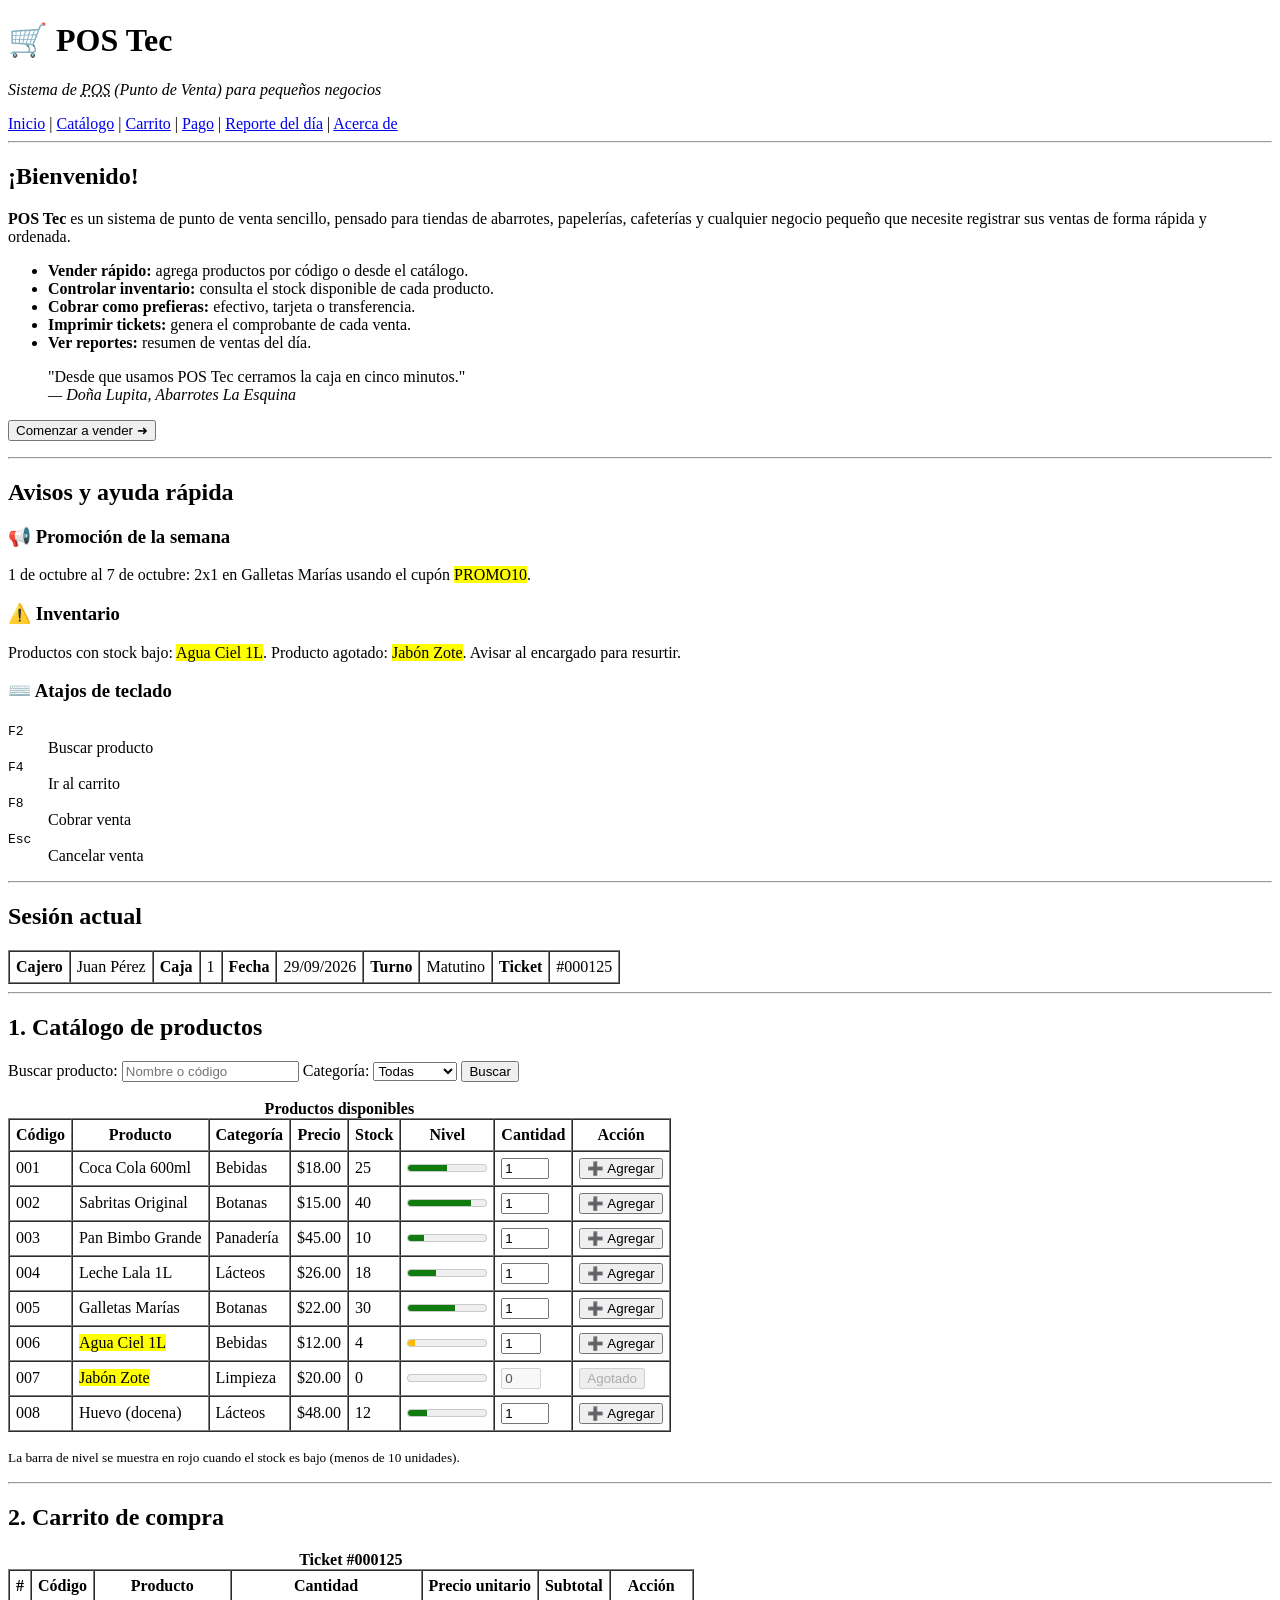
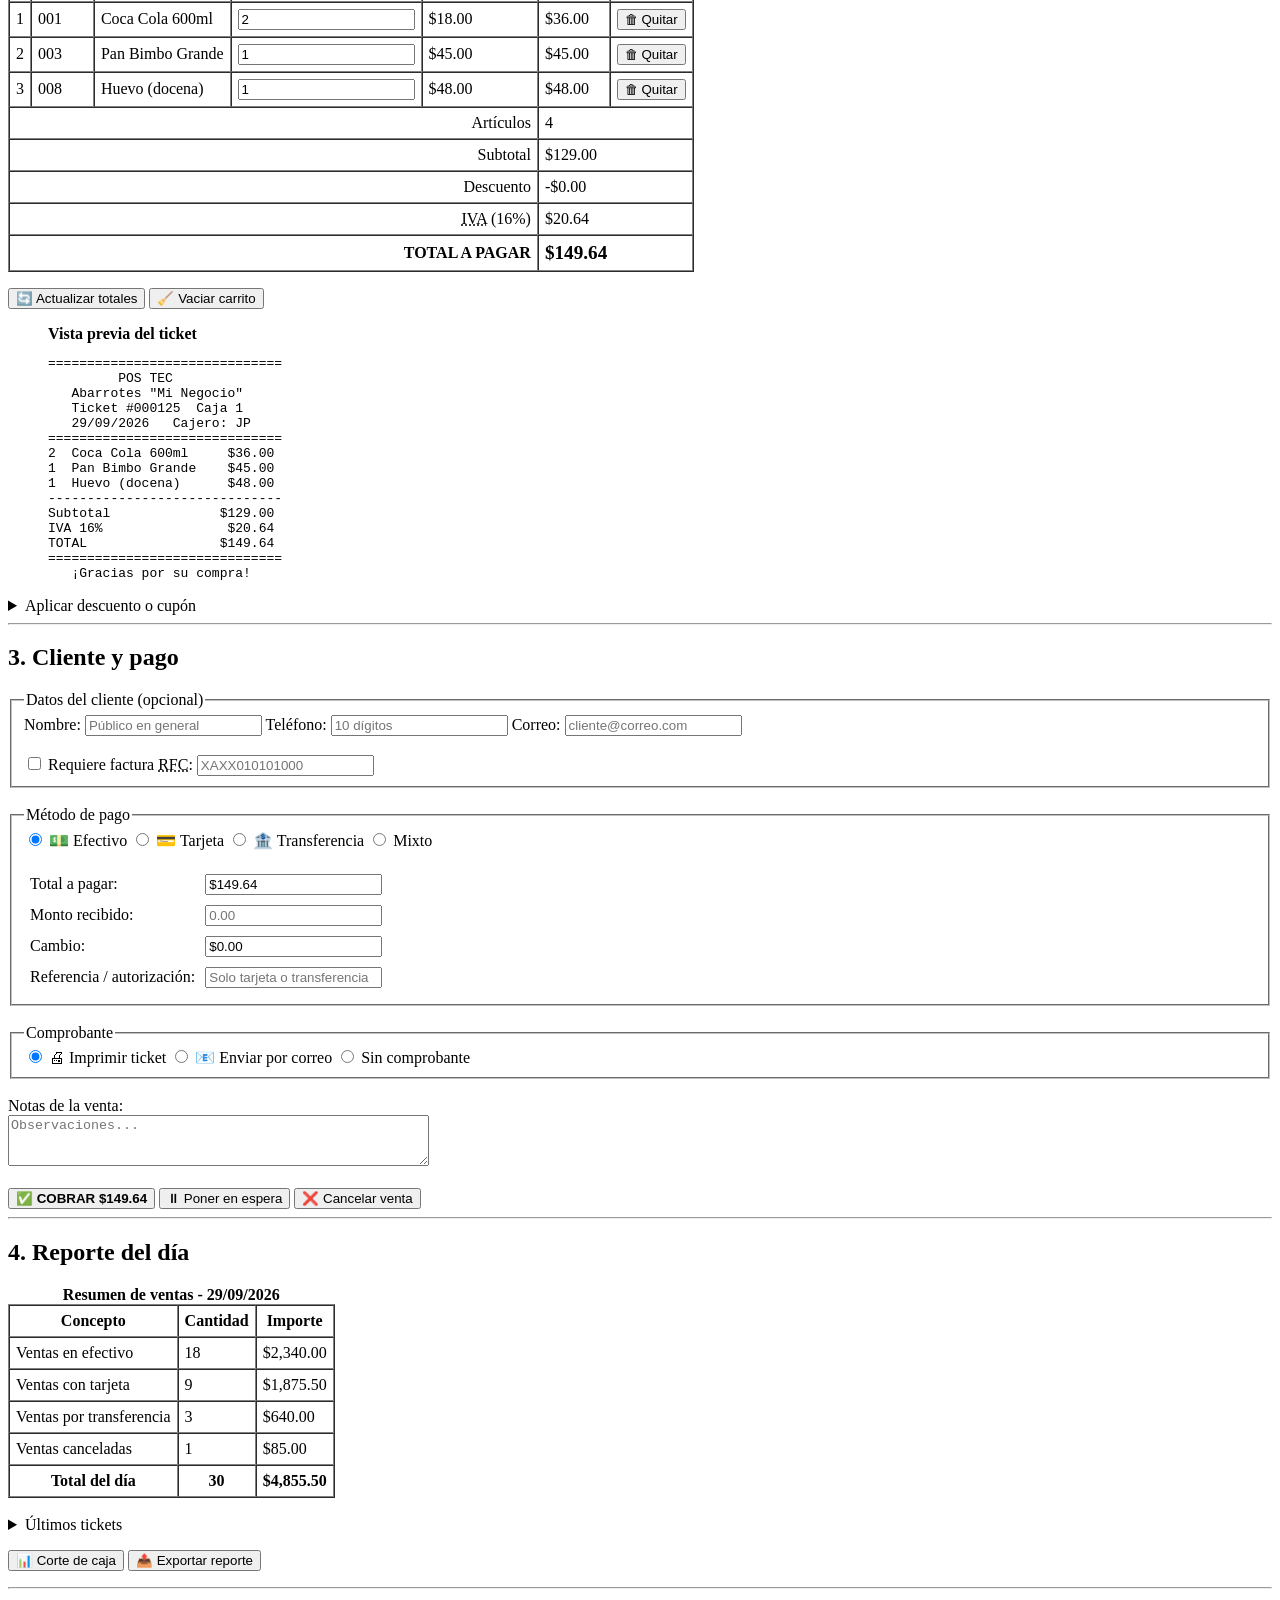
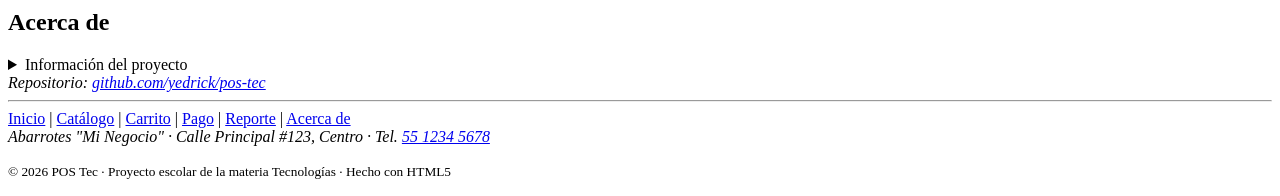
==== index.html @ a5bbfb19 "Agregar etiquetas semánticas: aside, article, figure, abbr, mark, kbd, blockquote" ====
<!DOCTYPE html>
<html lang="es">
<head>
    <meta charset="UTF-8">
    <meta name="viewport" content="width=device-width, initial-scale=1.0">
    <meta name="description" content="POS Tec - Punto de venta básico en HTML">
    <title>POS Tec - Punto de Venta</title>
</head>
<body>

    <header id="inicio">
        <h1>🛒 POS Tec</h1>
        <p><em>Sistema de <abbr title="Point of Sale">POS</abbr> (Punto de Venta) para pequeños negocios</em></p>
        <nav>
            <a href="#inicio">Inicio</a> |
            <a href="#catalogo">Catálogo</a> |
            <a href="#carrito">Carrito</a> |
            <a href="#pago">Pago</a> |
            <a href="#reporte">Reporte del día</a> |
            <a href="#acerca">Acerca de</a>
        </nav>
        <hr>
    </header>

    <main>

        <!-- ============ BIENVENIDA ============ -->
        <section id="bienvenida">
            <h2>¡Bienvenido!</h2>
            <p>
                <strong>POS Tec</strong> es un sistema de punto de venta sencillo, pensado para
                tiendas de abarrotes, papelerías, cafeterías y cualquier negocio pequeño que
                necesite registrar sus ventas de forma rápida y ordenada.
            </p>
            <ul>
                <li><strong>Vender rápido:</strong> agrega productos por código o desde el catálogo.</li>
                <li><strong>Controlar inventario:</strong> consulta el stock disponible de cada producto.</li>
                <li><strong>Cobrar como prefieras:</strong> efectivo, tarjeta o transferencia.</li>
                <li><strong>Imprimir tickets:</strong> genera el comprobante de cada venta.</li>
                <li><strong>Ver reportes:</strong> resumen de ventas del día.</li>
            </ul>
            <blockquote>
                "Desde que usamos POS Tec cerramos la caja en cinco minutos."
                <br><cite>— Doña Lupita, Abarrotes La Esquina</cite>
            </blockquote>
            <p><a href="#catalogo"><button type="button">Comenzar a vender ➜</button></a></p>
        </section>

        <hr>

        <!-- ============ ASIDE: AVISOS Y AYUDA ============ -->
        <aside id="avisos">
            <h2>Avisos y ayuda rápida</h2>

            <article>
                <h3>📢 Promoción de la semana</h3>
                <p><time datetime="2026-10-01">1 de octubre</time> al <time datetime="2026-10-07">7 de octubre</time>:
                   2x1 en Galletas Marías usando el cupón <mark>PROMO10</mark>.</p>
            </article>

            <article>
                <h3>⚠️ Inventario</h3>
                <p>Productos con stock bajo: <mark>Agua Ciel 1L</mark>. Producto agotado: <mark>Jabón Zote</mark>.
                   Avisar al encargado para resurtir.</p>
            </article>

            <article>
                <h3>⌨️ Atajos de teclado</h3>
                <dl>
                    <dt><kbd>F2</kbd></dt><dd>Buscar producto</dd>
                    <dt><kbd>F4</kbd></dt><dd>Ir al carrito</dd>
                    <dt><kbd>F8</kbd></dt><dd>Cobrar venta</dd>
                    <dt><kbd>Esc</kbd></dt><dd>Cancelar venta</dd>
                </dl>
            </article>
        </aside>

        <hr>

        <!-- ============ SESIÓN ============ -->
        <section id="sesion">
            <h2>Sesión actual</h2>
            <table border="1" cellpadding="6" cellspacing="0">
                <tr>
                    <th>Cajero</th><td>Juan Pérez</td>
                    <th>Caja</th><td>1</td>
                    <th>Fecha</th><td><time datetime="2026-09-29">29/09/2026</time></td>
                    <th>Turno</th><td>Matutino</td>
                    <th>Ticket</th><td>#000125</td>
                </tr>
            </table>
        </section>

        <hr>


        <!-- ============ CATÁLOGO ============ -->
        <section id="catalogo">
            <h2>1. Catálogo de productos</h2>

            <form>
                <label for="buscar">Buscar producto:</label>
                <input type="search" id="buscar" name="buscar" list="productos" placeholder="Nombre o código">
                <datalist id="productos">
                    <option value="001 - Coca Cola 600ml">
                    <option value="002 - Sabritas Original">
                    <option value="003 - Pan Bimbo Grande">
                    <option value="004 - Leche Lala 1L">
                    <option value="005 - Galletas Marías">
                    <option value="006 - Agua Ciel 1L">
                    <option value="007 - Jabón Zote">
                    <option value="008 - Huevo (docena)">
                </datalist>

                <label for="categoria">Categoría:</label>
                <select id="categoria" name="categoria">
                    <option value="">Todas</option>
                    <option value="bebidas">Bebidas</option>
                    <option value="botanas">Botanas</option>
                    <option value="panaderia">Panadería</option>
                    <option value="lacteos">Lácteos</option>
                    <option value="limpieza">Limpieza</option>
                </select>

                <button type="submit">Buscar</button>
            </form>

            <br>

            <table border="1" cellpadding="6" cellspacing="0">
                <caption><strong>Productos disponibles</strong></caption>
                <thead>
                    <tr>
                        <th>Código</th>
                        <th>Producto</th>
                        <th>Categoría</th>
                        <th>Precio</th>
                        <th>Stock</th>
                        <th>Nivel</th>
                        <th>Cantidad</th>
                        <th>Acción</th>
                    </tr>
                </thead>
                <tbody>
                    <tr>
                        <td>001</td>
                        <td>Coca Cola 600ml</td>
                        <td>Bebidas</td>
                        <td>$18.00</td>
                        <td>25</td>
                        <td><meter value="25" min="0" max="50" low="10">25</meter></td>
                        <td><input type="number" value="1" min="1" max="25" size="3"></td>
                        <td><button type="button">➕ Agregar</button></td>
                    </tr>
                    <tr>
                        <td>002</td>
                        <td>Sabritas Original</td>
                        <td>Botanas</td>
                        <td>$15.00</td>
                        <td>40</td>
                        <td><meter value="40" min="0" max="50" low="10">40</meter></td>
                        <td><input type="number" value="1" min="1" max="40" size="3"></td>
                        <td><button type="button">➕ Agregar</button></td>
                    </tr>
                    <tr>
                        <td>003</td>
                        <td>Pan Bimbo Grande</td>
                        <td>Panadería</td>
                        <td>$45.00</td>
                        <td>10</td>
                        <td><meter value="10" min="0" max="50" low="10">10</meter></td>
                        <td><input type="number" value="1" min="1" max="10" size="3"></td>
                        <td><button type="button">➕ Agregar</button></td>
                    </tr>
                    <tr>
                        <td>004</td>
                        <td>Leche Lala 1L</td>
                        <td>Lácteos</td>
                        <td>$26.00</td>
                        <td>18</td>
                        <td><meter value="18" min="0" max="50" low="10">18</meter></td>
                        <td><input type="number" value="1" min="1" max="18" size="3"></td>
                        <td><button type="button">➕ Agregar</button></td>
                    </tr>
                    <tr>
                        <td>005</td>
                        <td>Galletas Marías</td>
                        <td>Botanas</td>
                        <td>$22.00</td>
                        <td>30</td>
                        <td><meter value="30" min="0" max="50" low="10">30</meter></td>
                        <td><input type="number" value="1" min="1" max="30" size="3"></td>
                        <td><button type="button">➕ Agregar</button></td>
                    </tr>
                    <tr>
                        <td>006</td>
                        <td><mark>Agua Ciel 1L</mark></td>
                        <td>Bebidas</td>
                        <td>$12.00</td>
                        <td>4</td>
                        <td><meter value="4" min="0" max="50" low="10">4</meter></td>
                        <td><input type="number" value="1" min="1" max="4" size="3"></td>
                        <td><button type="button">➕ Agregar</button></td>
                    </tr>
                    <tr>
                        <td>007</td>
                        <td><mark>Jabón Zote</mark></td>
                        <td>Limpieza</td>
                        <td>$20.00</td>
                        <td>0</td>
                        <td><meter value="0" min="0" max="50" low="10">0</meter></td>
                        <td><input type="number" value="0" min="0" max="0" size="3" disabled></td>
                        <td><button type="button" disabled>Agotado</button></td>
                    </tr>
                    <tr>
                        <td>008</td>
                        <td>Huevo (docena)</td>
                        <td>Lácteos</td>
                        <td>$48.00</td>
                        <td>12</td>
                        <td><meter value="12" min="0" max="50" low="10">12</meter></td>
                        <td><input type="number" value="1" min="1" max="12" size="3"></td>
                        <td><button type="button">➕ Agregar</button></td>
                    </tr>
                </tbody>
            </table>
            <p><small>La barra de nivel se muestra en rojo cuando el stock es bajo (menos de 10 unidades).</small></p>
        </section>

        <hr>

        <!-- ============ CARRITO ============ -->
        <section id="carrito">
            <h2>2. Carrito de compra</h2>

            <table border="1" cellpadding="6" cellspacing="0">
                <caption><strong>Ticket #000125</strong></caption>
                <thead>
                    <tr>
                        <th>#</th>
                        <th>Código</th>
                        <th>Producto</th>
                        <th>Cantidad</th>
                        <th>Precio unitario</th>
                        <th>Subtotal</th>
                        <th>Acción</th>
                    </tr>
                </thead>
                <tbody>
                    <tr>
                        <td>1</td>
                        <td>001</td>
                        <td>Coca Cola 600ml</td>
                        <td><input type="number" value="2" min="1" size="3"></td>
                        <td>$18.00</td>
                        <td>$36.00</td>
                        <td><button type="button">🗑 Quitar</button></td>
                    </tr>
                    <tr>
                        <td>2</td>
                        <td>003</td>
                        <td>Pan Bimbo Grande</td>
                        <td><input type="number" value="1" min="1" size="3"></td>
                        <td>$45.00</td>
                        <td>$45.00</td>
                        <td><button type="button">🗑 Quitar</button></td>
                    </tr>
                    <tr>
                        <td>3</td>
                        <td>008</td>
                        <td>Huevo (docena)</td>
                        <td><input type="number" value="1" min="1" size="3"></td>
                        <td>$48.00</td>
                        <td>$48.00</td>
                        <td><button type="button">🗑 Quitar</button></td>
                    </tr>
                </tbody>
                <tfoot>
                    <tr>
                        <td colspan="5" align="right">Artículos</td>
                        <td colspan="2">4</td>
                    </tr>
                    <tr>
                        <td colspan="5" align="right">Subtotal</td>
                        <td colspan="2">$129.00</td>
                    </tr>
                    <tr>
                        <td colspan="5" align="right">Descuento</td>
                        <td colspan="2">-$0.00</td>
                    </tr>
                    <tr>
                        <td colspan="5" align="right"><abbr title="Impuesto al Valor Agregado">IVA</abbr> (16%)</td>
                        <td colspan="2">$20.64</td>
                    </tr>
                    <tr>
                        <td colspan="5" align="right"><strong>TOTAL A PAGAR</strong></td>
                        <td colspan="2"><strong><big>$149.64</big></strong></td>
                    </tr>
                </tfoot>
            </table>

            <p>
                <button type="button">🔄 Actualizar totales</button>
                <button type="button">🧹 Vaciar carrito</button>
            </p>

            <figure>
                <figcaption><strong>Vista previa del ticket</strong></figcaption>
<pre>
==============================
         POS TEC
   Abarrotes "Mi Negocio"
   Ticket #000125  Caja 1
   29/09/2026   Cajero: JP
==============================
2  Coca Cola 600ml     $36.00
1  Pan Bimbo Grande    $45.00
1  Huevo (docena)      $48.00
------------------------------
Subtotal              $129.00
IVA 16%                $20.64
TOTAL                 $149.64
==============================
   ¡Gracias por su compra!
</pre>
            </figure>

            <details>
                <summary>Aplicar descuento o cupón</summary>
                <form>
                    <label for="cupon">Código de cupón:</label>
                    <input type="text" id="cupon" name="cupon" placeholder="Ej. PROMO10">

                    <label for="descuento">Descuento (%):</label>
                    <input type="number" id="descuento" name="descuento" min="0" max="100" value="0">

                    <button type="submit">Aplicar</button>
                </form>
            </details>
        </section>

        <hr>

        <!-- ============ CLIENTE Y PAGO ============ -->
        <section id="pago">
            <h2>3. Cliente y pago</h2>

            <form>
                <fieldset>
                    <legend>Datos del cliente (opcional)</legend>

                    <label for="cliente">Nombre:</label>
                    <input type="text" id="cliente" name="cliente" placeholder="Público en general">

                    <label for="telefono">Teléfono:</label>
                    <input type="tel" id="telefono" name="telefono" placeholder="10 dígitos">

                    <label for="correo">Correo:</label>
                    <input type="email" id="correo" name="correo" placeholder="cliente@correo.com">
                    <br><br>

                    <input type="checkbox" id="factura" name="factura">
                    <label for="factura">Requiere factura</label>

                    <label for="rfc"><abbr title="Registro Federal de Contribuyentes">RFC</abbr>:</label>
                    <input type="text" id="rfc" name="rfc" maxlength="13" placeholder="XAXX010101000">
                </fieldset>

                <br>

                <fieldset>
                    <legend>Método de pago</legend>

                    <input type="radio" id="efectivo" name="metodo" value="efectivo" checked>
                    <label for="efectivo">💵 Efectivo</label>

                    <input type="radio" id="tarjeta" name="metodo" value="tarjeta">
                    <label for="tarjeta">💳 Tarjeta</label>

                    <input type="radio" id="transferencia" name="metodo" value="transferencia">
                    <label for="transferencia">🏦 Transferencia</label>

                    <input type="radio" id="mixto" name="metodo" value="mixto">
                    <label for="mixto">Mixto</label>

                    <br><br>

                    <table border="0" cellpadding="4">
                        <tr>
                            <td><label for="total">Total a pagar:</label></td>
                            <td><input type="text" id="total" name="total" value="$149.64" readonly></td>
                        </tr>
                        <tr>
                            <td><label for="recibido">Monto recibido:</label></td>
                            <td><input type="number" id="recibido" name="recibido" step="0.01" min="0" placeholder="0.00"></td>
                        </tr>
                        <tr>
                            <td><label for="cambio">Cambio:</label></td>
                            <td><input type="text" id="cambio" name="cambio" value="$0.00" readonly></td>
                        </tr>
                        <tr>
                            <td><label for="referencia">Referencia / autorización:</label></td>
                            <td><input type="text" id="referencia" name="referencia" placeholder="Solo tarjeta o transferencia"></td>
                        </tr>
                    </table>
                </fieldset>

                <br>

                <fieldset>
                    <legend>Comprobante</legend>
                    <input type="radio" id="imprimir" name="comprobante" value="imprimir" checked>
                    <label for="imprimir">🖨 Imprimir ticket</label>

                    <input type="radio" id="enviar" name="comprobante" value="correo">
                    <label for="enviar">📧 Enviar por correo</label>

                    <input type="radio" id="sin" name="comprobante" value="ninguno">
                    <label for="sin">Sin comprobante</label>
                </fieldset>

                <br>

                <label for="notas">Notas de la venta:</label><br>
                <textarea id="notas" name="notas" rows="3" cols="50" placeholder="Observaciones..."></textarea>

                <br><br>

                <button type="submit"><strong>✅ COBRAR $149.64</strong></button>
                <button type="button">⏸ Poner en espera</button>
                <button type="reset">❌ Cancelar venta</button>
            </form>
        </section>

        <hr>

        <!-- ============ REPORTE ============ -->
        <section id="reporte">
            <h2>4. Reporte del día</h2>

            <table border="1" cellpadding="6" cellspacing="0">
                <caption><strong>Resumen de ventas - 29/09/2026</strong></caption>
                <thead>
                    <tr>
                        <th>Concepto</th>
                        <th>Cantidad</th>
                        <th>Importe</th>
                    </tr>
                </thead>
                <tbody>
                    <tr><td>Ventas en efectivo</td><td>18</td><td>$2,340.00</td></tr>
                    <tr><td>Ventas con tarjeta</td><td>9</td><td>$1,875.50</td></tr>
                    <tr><td>Ventas por transferencia</td><td>3</td><td>$640.00</td></tr>
                    <tr><td>Ventas canceladas</td><td>1</td><td>$85.00</td></tr>
                </tbody>
                <tfoot>
                    <tr>
                        <th>Total del día</th>
                        <th>30</th>
                        <th>$4,855.50</th>
                    </tr>
                </tfoot>
            </table>

            <br>

            <details>
                <summary>Últimos tickets</summary>
                <table border="1" cellpadding="6" cellspacing="0">
                    <thead>
                        <tr><th>Ticket</th><th>Hora</th><th>Método</th><th>Total</th><th>Estado</th></tr>
                    </thead>
                    <tbody>
                        <tr><td>#000124</td><td>12:45</td><td>Efectivo</td><td>$96.00</td><td>Pagado</td></tr>
                        <tr><td>#000123</td><td>12:30</td><td>Tarjeta</td><td>$310.00</td><td>Pagado</td></tr>
                        <tr><td>#000122</td><td>12:10</td><td>Efectivo</td><td>$85.00</td><td><del>Cancelado</del></td></tr>
                        <tr><td>#000121</td><td>11:52</td><td>Transferencia</td><td>$220.00</td><td>Pagado</td></tr>
                    </tbody>
                </table>
            </details>

            <p>
                <button type="button">📊 Corte de caja</button>
                <button type="button">📤 Exportar reporte</button>
            </p>
        </section>

        <hr>

        <!-- ============ ACERCA DE ============ -->
        <section id="acerca">
            <h2>Acerca de</h2>
            <details>
                <summary>Información del proyecto</summary>
                <table border="1" cellpadding="6" cellspacing="0">
                    <tr><th>Proyecto</th><td>POS Tec</td></tr>
                    <tr><th>Versión</th><td>1.0</td></tr>
                    <tr><th>Materia</th><td>Tecnologías</td></tr>
                    <tr><th>Tecnología</th><td>HTML5</td></tr>
                    <tr><th>Autor</th><td>Yedrick</td></tr>
                </table>
            </details>
            <address>
                Repositorio: <a href="https://github.com/yedrick/pos-tec" target="_blank">github.com/yedrick/pos-tec</a>
            </address>
        </section>

    </main>

    <hr>

    <footer>
        <nav>
            <a href="#inicio">Inicio</a> |
            <a href="#catalogo">Catálogo</a> |
            <a href="#carrito">Carrito</a> |
            <a href="#pago">Pago</a> |
            <a href="#reporte">Reporte</a> |
            <a href="#acerca">Acerca de</a>
        </nav>
        <address>
            Abarrotes "Mi Negocio" &middot; Calle Principal #123, Centro &middot;
            Tel. <a href="tel:+525512345678">55 1234 5678</a>
        </address>
        <p><small>&copy; 2026 POS Tec &middot; Proyecto escolar de la materia Tecnologías &middot; Hecho con HTML5</small></p>
    </footer>

</body>
</html>
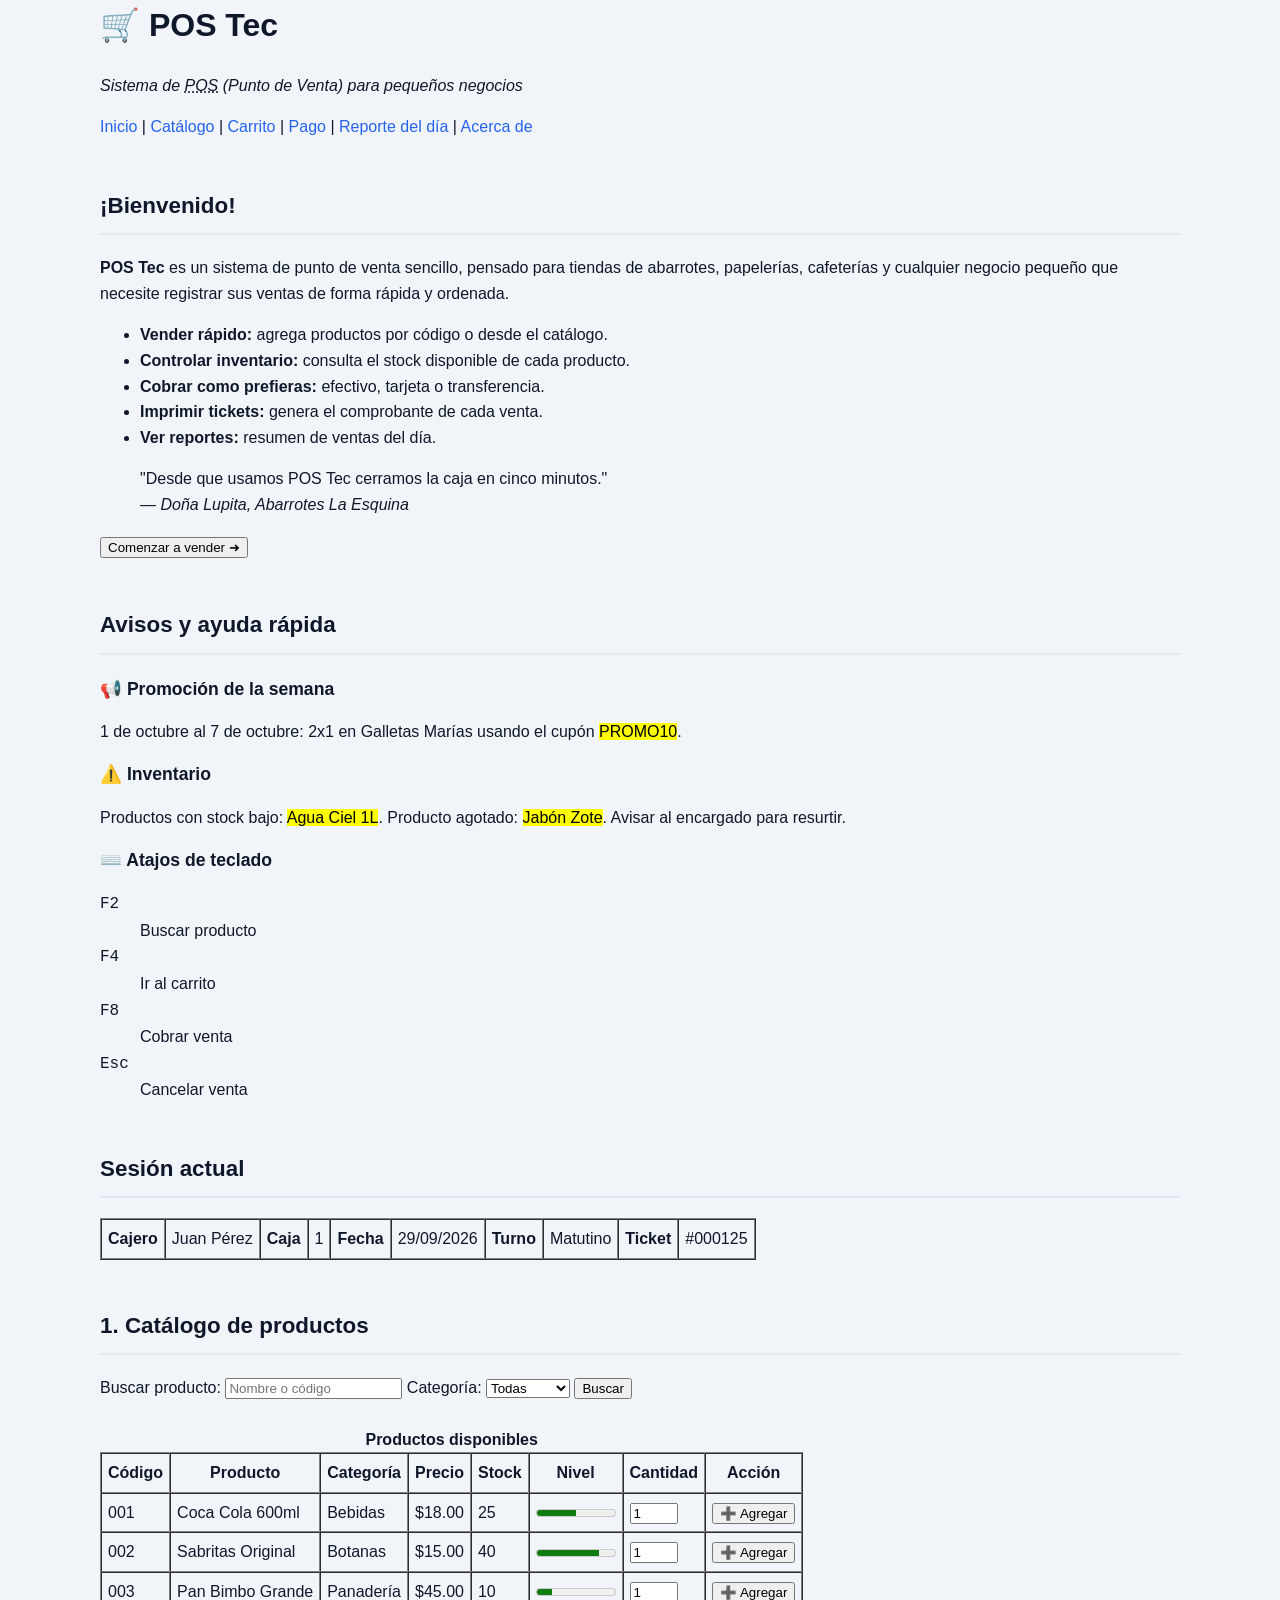
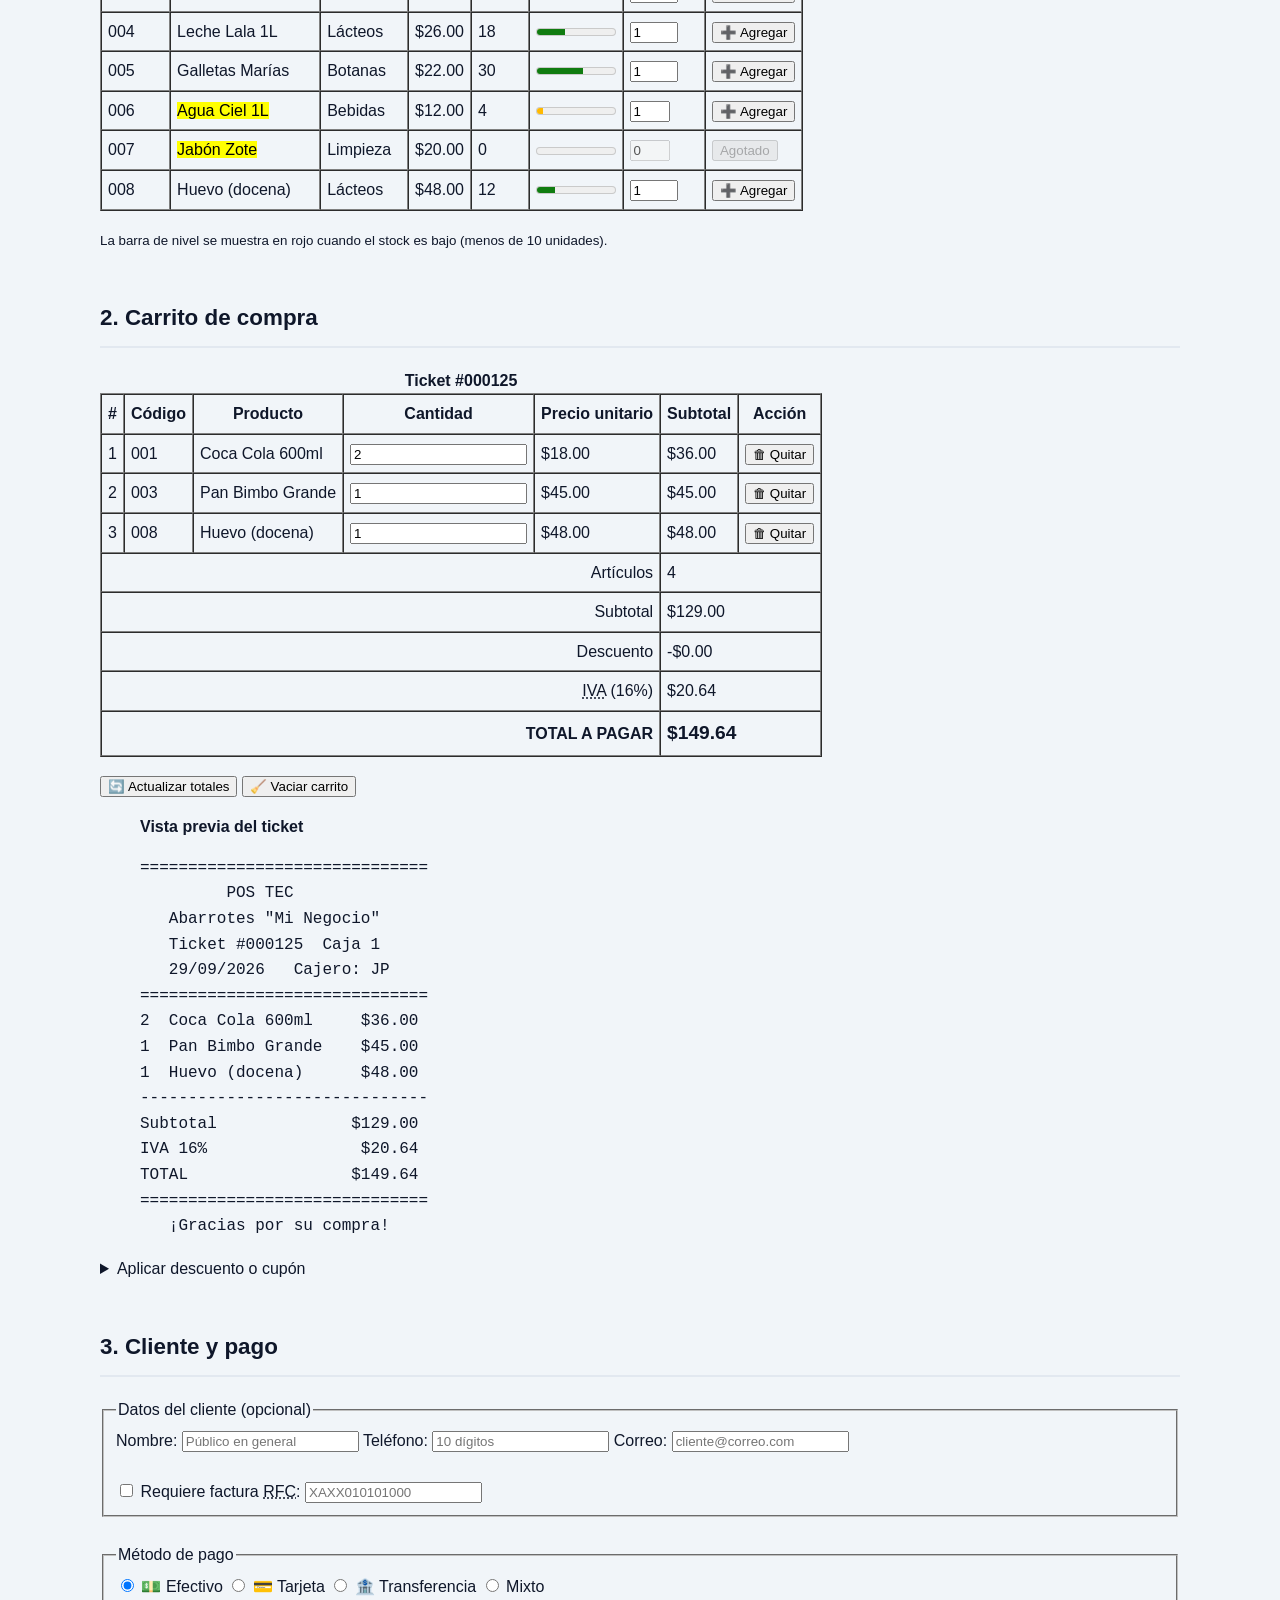
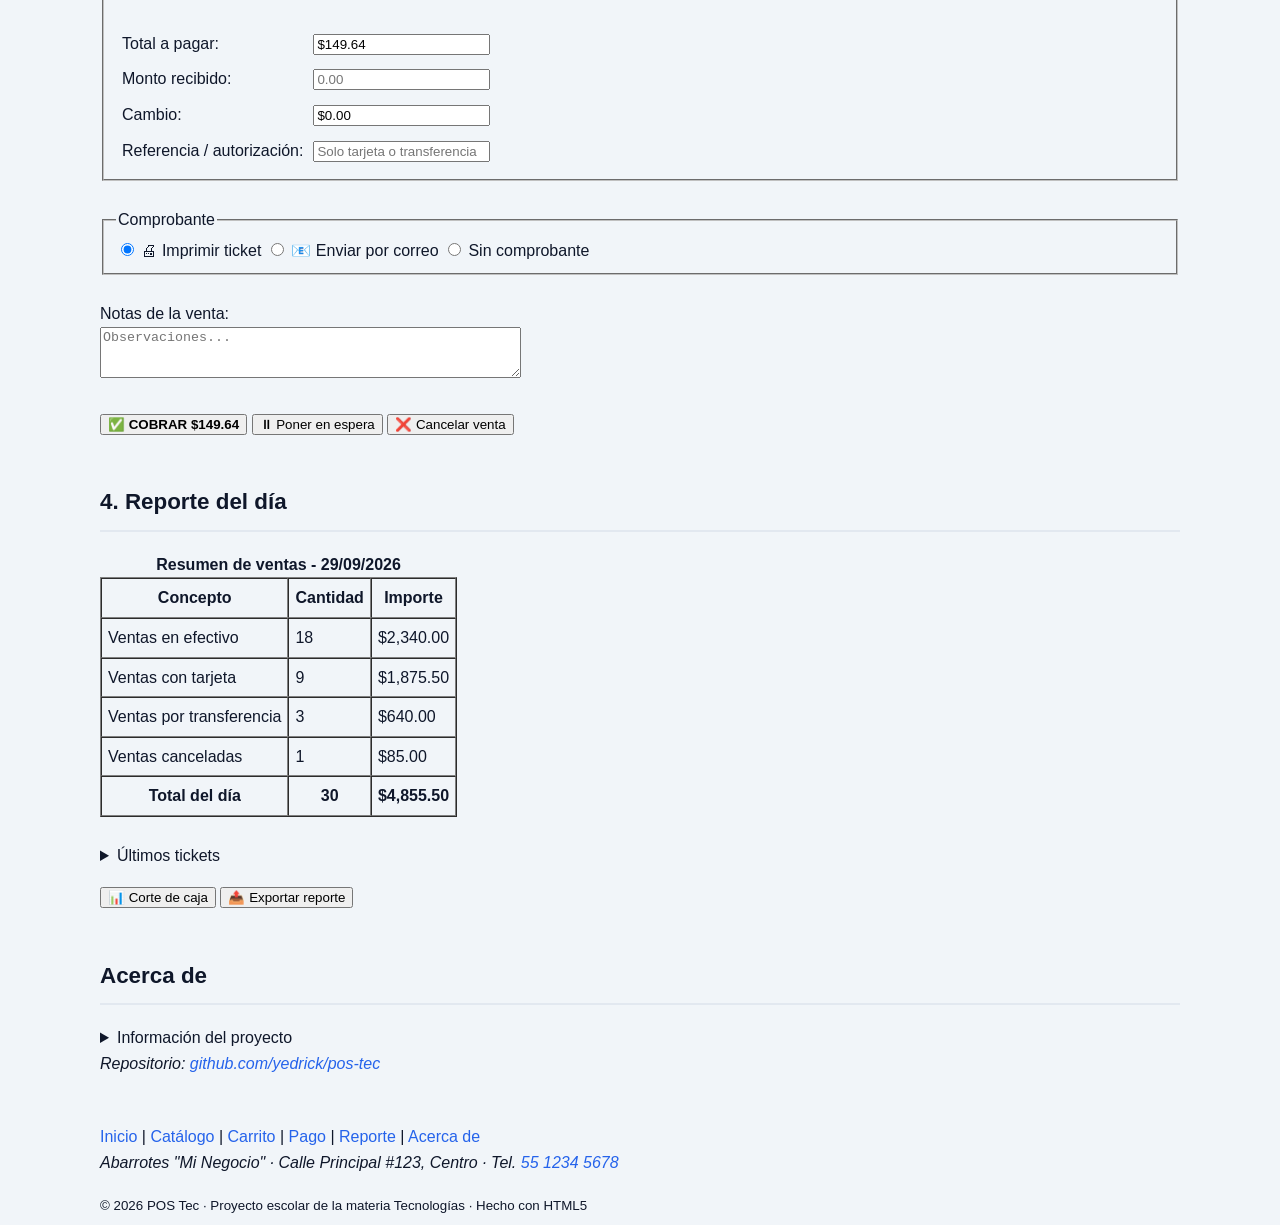
==== commit 6b30d956: "Configurar archivo de estilos base y vincular en index.html" ====
--- a/index.html
+++ b/index.html
@@ -5,6 +5,7 @@
     <meta name="viewport" content="width=device-width, initial-scale=1.0">
     <meta name="description" content="POS Tec - Punto de venta básico en HTML">
     <title>POS Tec - Punto de Venta</title>
+    <link rel="stylesheet" href="style.css">
 </head>
 <body>
 
--- a/style.css
+++ b/style.css
@@ -0,0 +1,120 @@
+/* ==========================================================================
+   POS TEC - ESTILOS CSS
+   Estilos base y configuración inicial
+   ========================================================================== */
+
+/* ---------- 1. VARIABLES Y TEMA ---------- */
+:root {
+    /* Paleta de colores */
+    --primary: #2563eb;
+    --primary-hover: #1d4ed8;
+    --primary-light: #eff6ff;
+
+    --success: #059669;
+    --success-hover: #047857;
+    --success-light: #ecfdf5;
+
+    --danger: #dc2626;
+    --danger-hover: #b91c1c;
+    --danger-light: #fef2f2;
+
+    --warning: #d97706;
+    --warning-light: #fffbeb;
+
+    /* Fondos y superficies */
+    --bg-body: #f1f5f9;
+    --bg-card: #ffffff;
+    --bg-muted: #f8fafc;
+    --bg-header: #1e293b;
+
+    /* Textos */
+    --text-main: #0f172a;
+    --text-muted: #64748b;
+    --text-light: #94a3b8;
+    --text-on-dark: #f8fafc;
+
+    /* Bordes y sombras */
+    --border: #e2e8f0;
+    --border-hover: #cbd5e1;
+    --radius-sm: 6px;
+    --radius-md: 10px;
+    --radius-lg: 16px;
+
+    --shadow-sm: 0 1px 3px rgba(0, 0, 0, 0.05);
+    --shadow-md: 0 4px 6px -1px rgba(0, 0, 0, 0.07), 0 2px 4px -2px rgba(0, 0, 0, 0.05);
+    --shadow-lg: 0 10px 15px -3px rgba(0, 0, 0, 0.08), 0 4px 6px -4px rgba(0, 0, 0, 0.03);
+
+    /* Tipografía */
+    --font-sans: 'Inter', -apple-system, BlinkMacSystemFont, 'Segoe UI', Roboto, Helvetica, Arial, sans-serif;
+    --font-mono: 'SFMono-Regular', Consolas, 'Liberation Mono', Menlo, Courier, monospace;
+}
+
+/* Importar fuente Inter */
+@import url('https://fonts.googleapis.com/css2?family=Inter:wght@400;500;600;700&display=swap');
+
+/* ---------- 2. RESET Y ESTILOS BASE ---------- */
+*, *::before, *::after {
+    box-sizing: border-box;
+}
+
+html {
+    scroll-behavior: smooth;
+    font-size: 16px;
+}
+
+body {
+    margin: 0;
+    padding: 0;
+    background-color: var(--bg-body);
+    color: var(--text-main);
+    font-family: var(--font-sans);
+    line-height: 1.6;
+    -webkit-font-smoothing: antialiased;
+}
+
+/* Contenedor principal */
+main, header, footer {
+    max-width: 1120px;
+    margin-left: auto;
+    margin-right: auto;
+    padding-left: 1.25rem;
+    padding-right: 1.25rem;
+}
+
+hr {
+    border: none;
+    height: 0;
+    margin: 1.5rem 0;
+}
+
+a {
+    color: var(--primary);
+    text-decoration: none;
+    transition: color 0.15s ease;
+}
+
+a:hover {
+    color: var(--primary-hover);
+    text-decoration: underline;
+}
+
+h1, h2, h3 {
+    color: var(--text-main);
+    margin-top: 0;
+    font-weight: 700;
+}
+
+h2 {
+    font-size: 1.4rem;
+    padding-bottom: 0.6rem;
+    border-bottom: 2px solid var(--border);
+    margin-bottom: 1.25rem;
+    display: flex;
+    align-items: center;
+    gap: 0.5rem;
+}
+
+h3 {
+    font-size: 1.1rem;
+    margin-bottom: 0.5rem;
+}
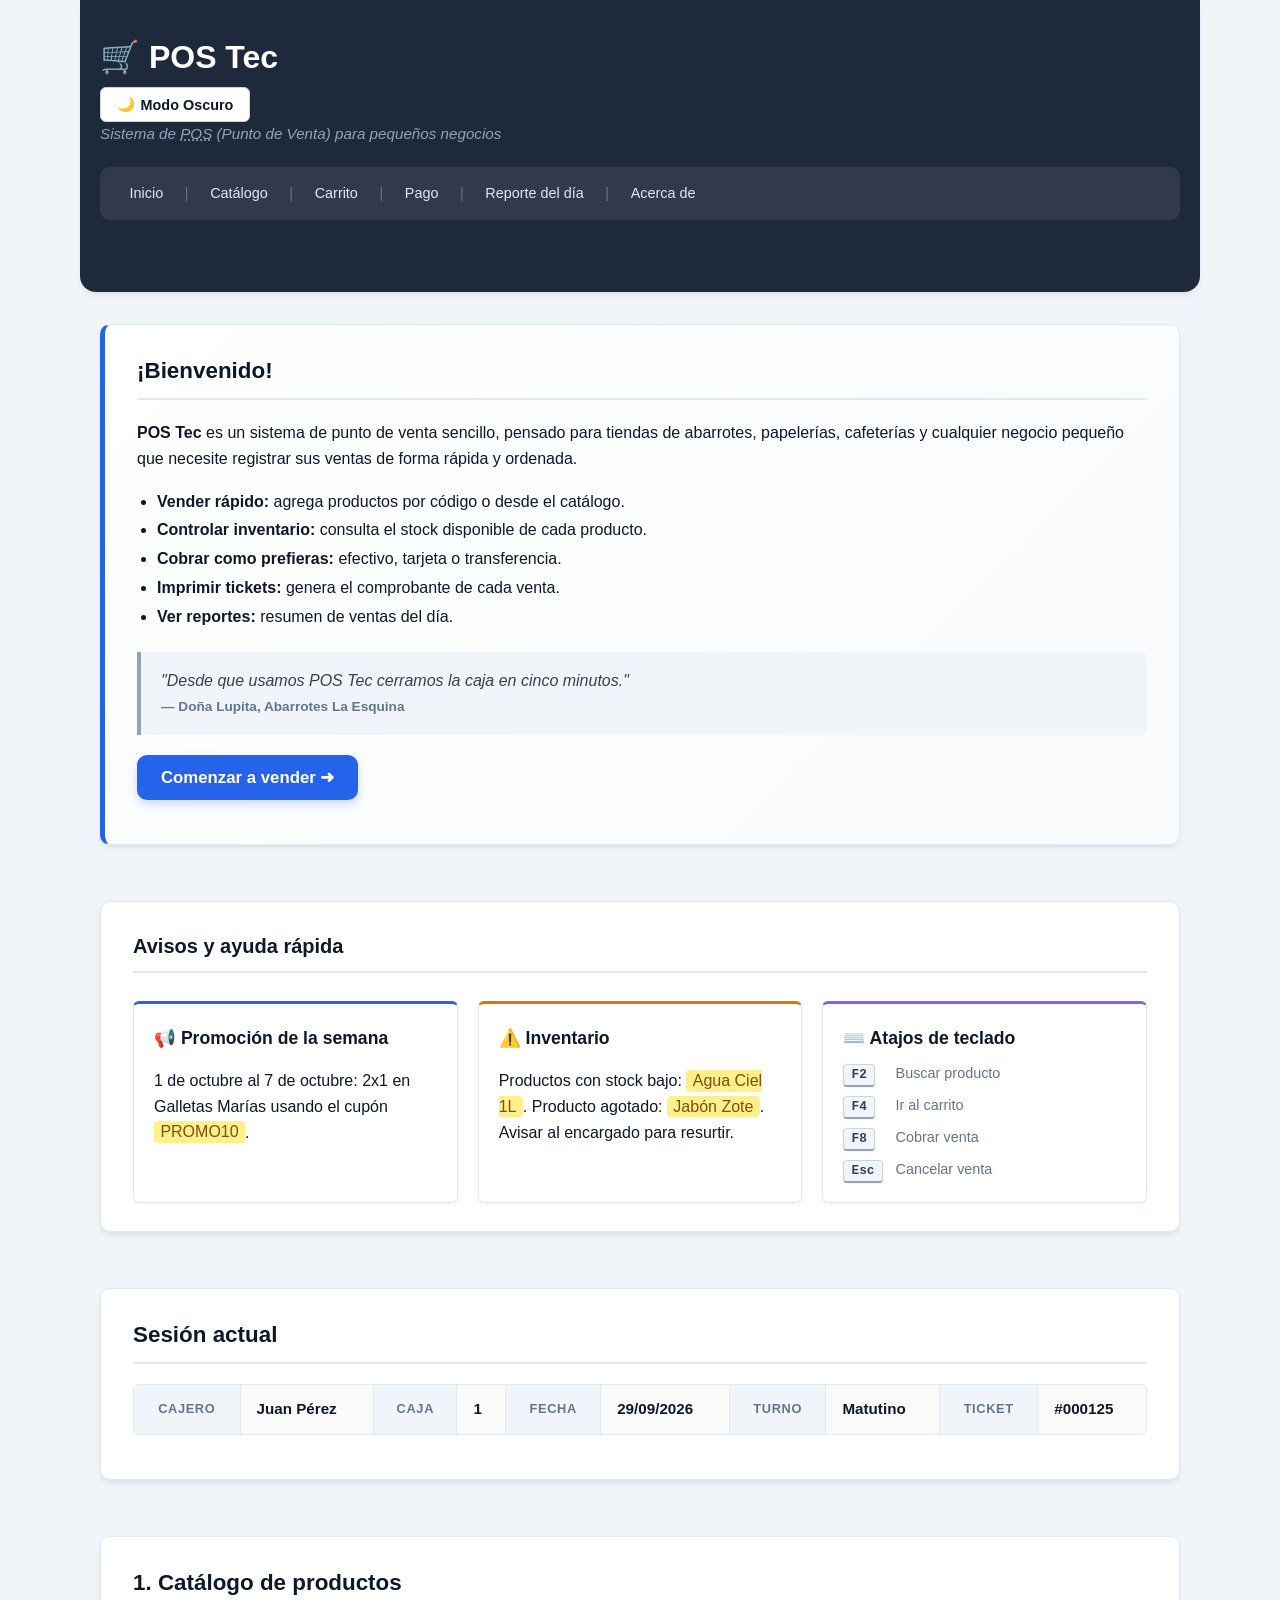
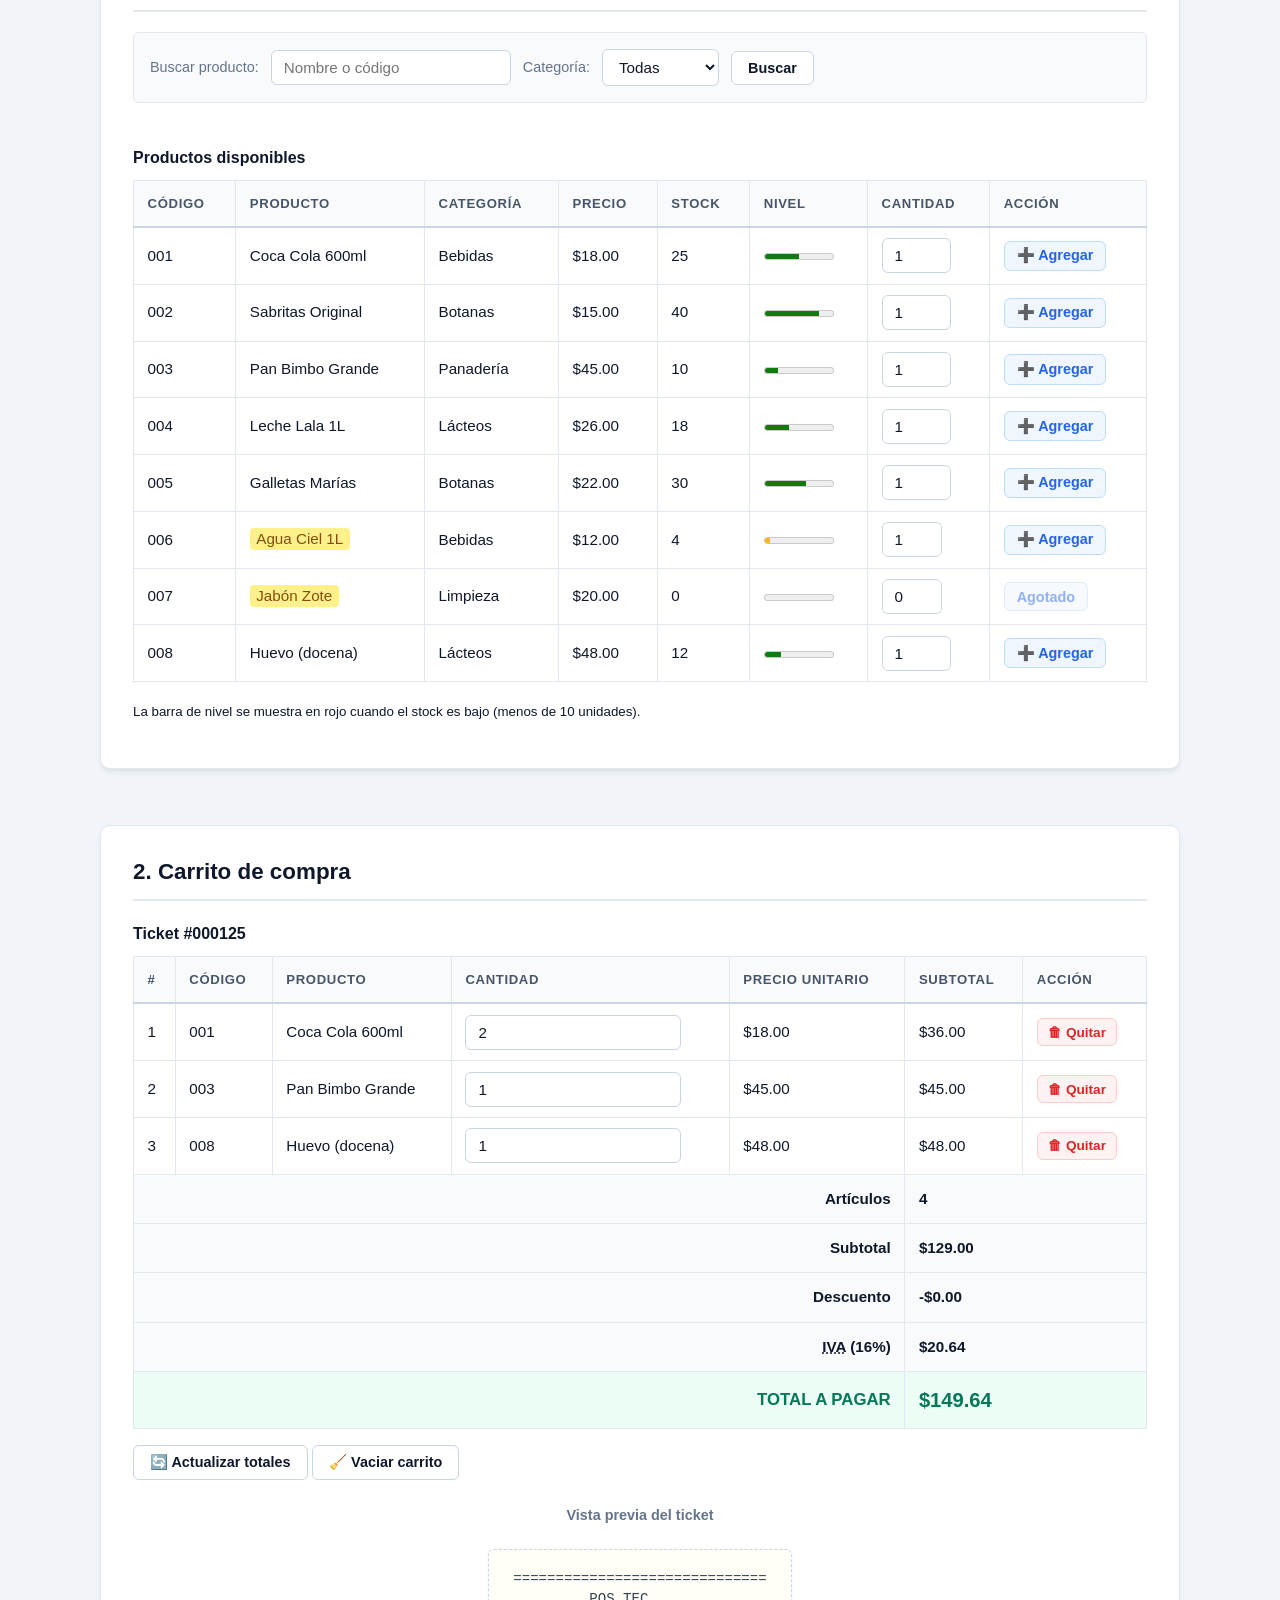
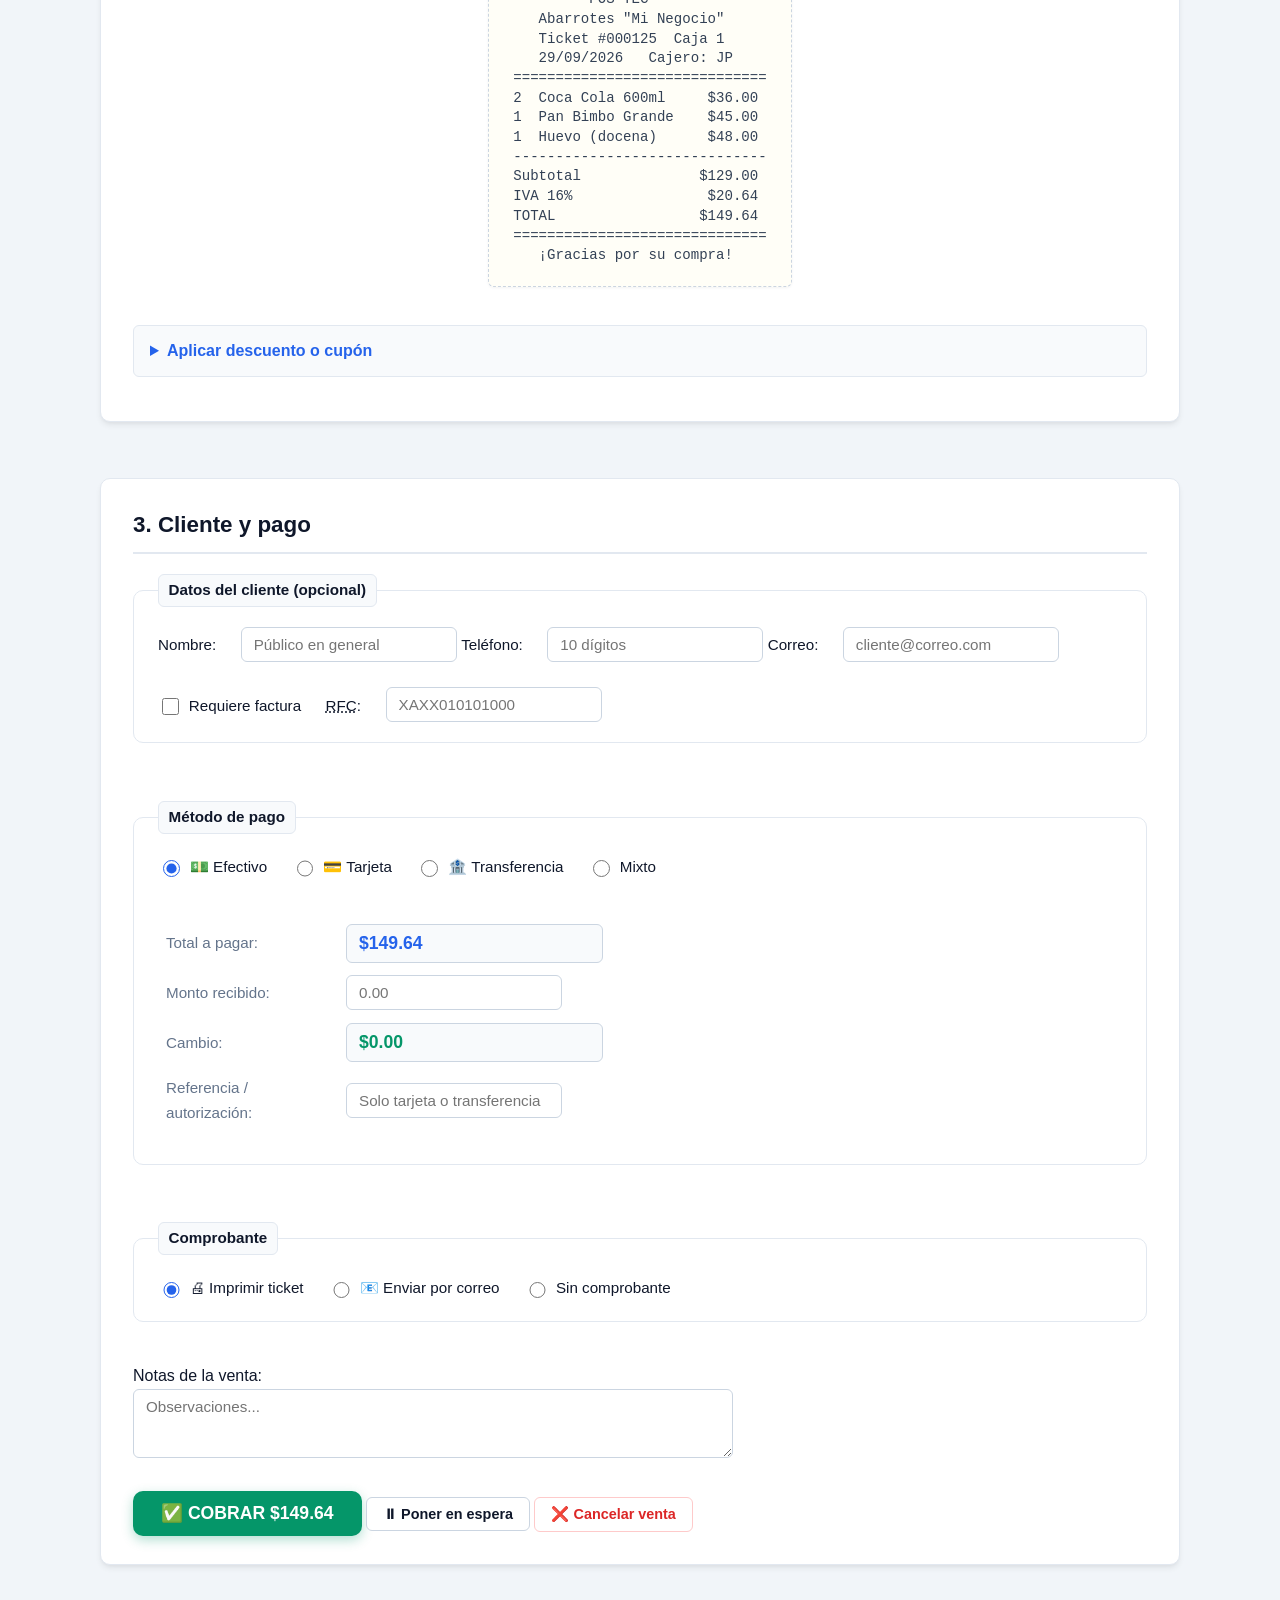
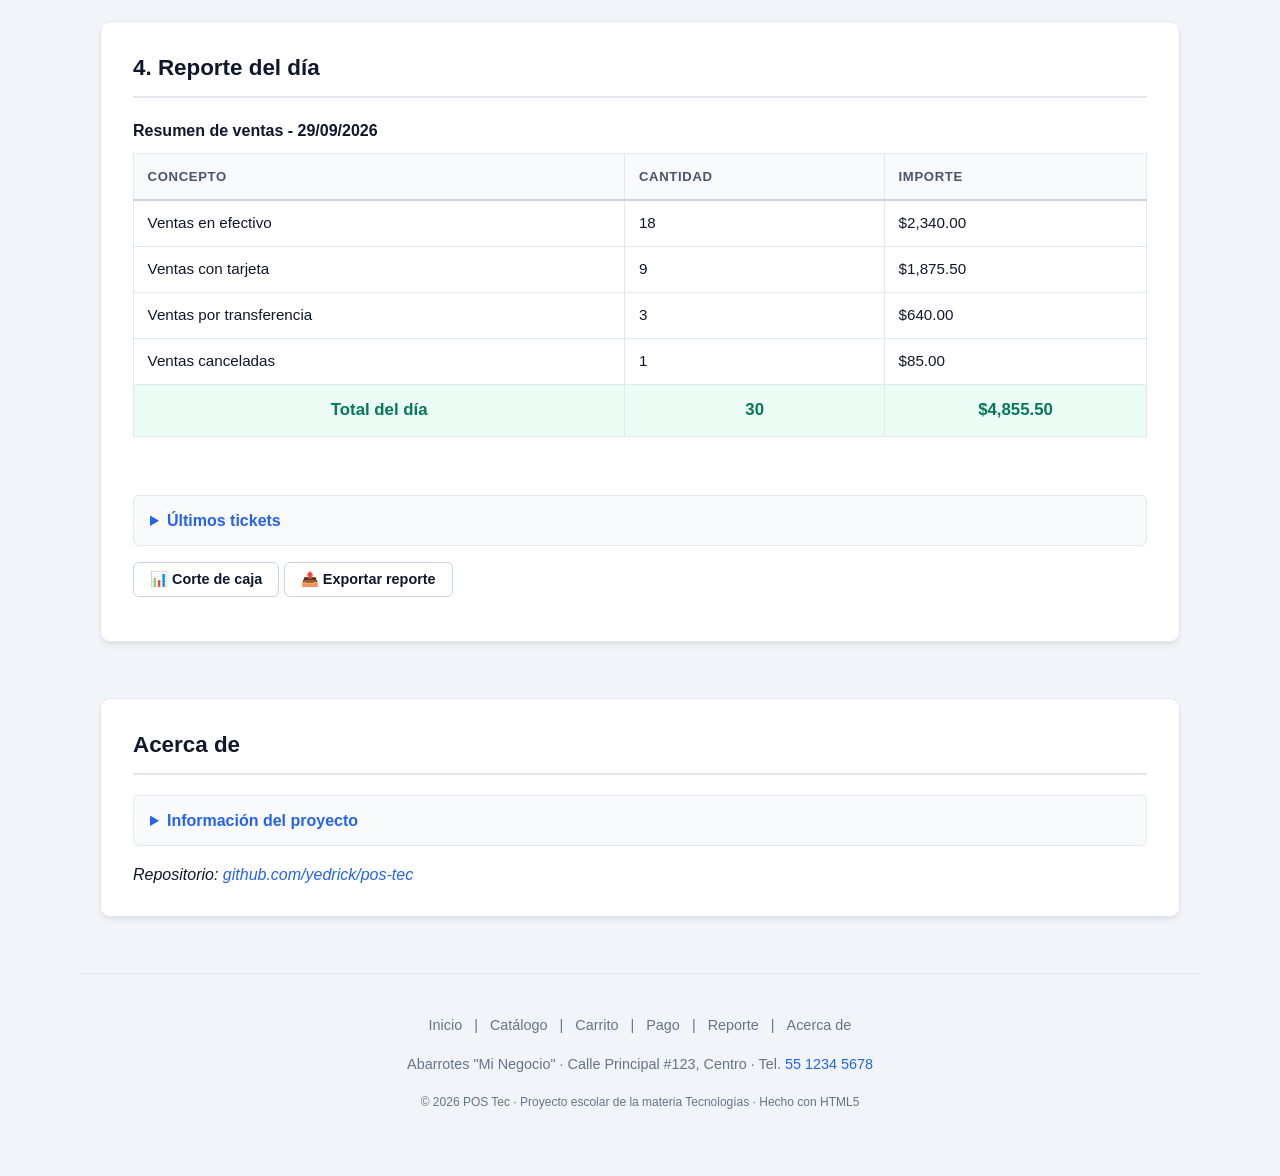
==== commit 2808d733: "feat(html): agregar boton para alternar tema y enlace a app.js" ====
--- a/index.html
+++ b/index.html
@@ -10,7 +10,12 @@
 <body>
 
     <header id="inicio">
-        <h1>🛒 POS Tec</h1>
+        <div class="header-top">
+            <h1>🛒 POS Tec</h1>
+            <button id="theme-toggle" class="btn-theme" type="button" aria-label="Cambiar modo de color">
+                <span id="theme-icon">🌙</span> <span id="theme-text">Modo Oscuro</span>
+            </button>
+        </div>
         <p><em>Sistema de <abbr title="Point of Sale">POS</abbr> (Punto de Venta) para pequeños negocios</em></p>
         <nav>
             <a href="#inicio">Inicio</a> |
@@ -526,5 +531,7 @@
         <p><small>&copy; 2026 POS Tec &middot; Proyecto escolar de la materia Tecnologías &middot; Hecho con HTML5</small></p>
     </footer>
 
+    <!-- Archivo de JavaScript básico -->
+    <script src="app.js"></script>
 </body>
 </html>
--- a/style.css
+++ b/style.css
@@ -118,3 +118,654 @@
     font-size: 1.1rem;
     margin-bottom: 0.5rem;
 }
+
+/* ---------- 3. ENCABEZADO Y NAVEGACIÓN ---------- */
+header#inicio {
+    background: var(--bg-header);
+    color: var(--text-on-dark);
+    padding-top: 2rem;
+    padding-bottom: 1.5rem;
+    margin-bottom: 2rem;
+    border-radius: 0 0 var(--radius-lg) var(--radius-lg);
+    box-shadow: var(--shadow-md);
+}
+
+header h1 {
+    color: #ffffff;
+    font-size: 2rem;
+    margin-bottom: 0.25rem;
+    display: flex;
+    align-items: center;
+    gap: 0.5rem;
+}
+
+header p {
+    color: #94a3b8;
+    margin: 0 0 1.25rem 0;
+    font-size: 0.95rem;
+}
+
+header nav {
+    background: rgba(255, 255, 255, 0.08);
+    padding: 0.6rem 1rem;
+    border-radius: var(--radius-md);
+    display: flex;
+    flex-wrap: wrap;
+    align-items: center;
+    gap: 0.5rem;
+    font-size: 0.9rem;
+    color: #64748b; /* Suavizar las barras separadoras '|' */
+}
+
+header nav a {
+    color: #e2e8f0;
+    padding: 0.35rem 0.85rem;
+    border-radius: var(--radius-sm);
+    font-weight: 500;
+    text-decoration: none;
+    transition: background 0.15s ease, color 0.15s ease;
+}
+
+header nav a:hover {
+    background: rgba(255, 255, 255, 0.18);
+    color: #ffffff;
+    text-decoration: none;
+}
+
+/* ---------- 4. TARJETAS (SECTIONS Y ASIDE) ---------- */
+section, aside#avisos {
+    background: var(--bg-card);
+    border-radius: var(--radius-md);
+    padding: 1.75rem 2rem;
+    margin-bottom: 2rem;
+    box-shadow: var(--shadow-md);
+    border: 1px solid var(--border);
+}
+
+/* Sección Bienvenida */
+#bienvenida {
+    background: linear-gradient(135deg, #ffffff 0%, #f8fafc 100%);
+    border-left: 5px solid var(--primary);
+}
+
+#bienvenida ul {
+    padding-left: 1.25rem;
+    line-height: 1.8;
+}
+
+#bienvenida blockquote {
+    background: #f1f5f9;
+    border-left: 4px solid #94a3b8;
+    margin: 1.25rem 0;
+    padding: 1rem 1.25rem;
+    border-radius: 0 var(--radius-sm) var(--radius-sm) 0;
+    font-style: italic;
+    color: #334155;
+}
+
+#bienvenida cite {
+    font-size: 0.85rem;
+    color: var(--text-muted);
+    font-style: normal;
+    font-weight: 600;
+}
+
+#bienvenida button {
+    background: var(--primary);
+    color: white;
+    font-size: 1.05rem;
+    padding: 0.75rem 1.5rem;
+    font-weight: 600;
+    border-radius: var(--radius-md);
+    border: none;
+    cursor: pointer;
+    box-shadow: 0 4px 10px rgba(37, 99, 235, 0.25);
+    transition: background 0.15s ease;
+}
+
+#bienvenida button:hover {
+    background: var(--primary-hover);
+}
+
+/* Aside: Avisos rápidos */
+#avisos {
+    display: grid;
+    grid-template-columns: repeat(auto-fit, minmax(260px, 1fr));
+    gap: 1.25rem;
+    padding: 1.5rem;
+    background: #f8fafc;
+}
+
+#avisos h2 {
+    grid-column: 1 / -1;
+    margin-bottom: 0.5rem;
+    font-size: 1.25rem;
+}
+
+#avisos article {
+    background: white;
+    padding: 1.25rem;
+    border-radius: var(--radius-sm);
+    border: 1px solid var(--border);
+    box-shadow: var(--shadow-sm);
+}
+
+#avisos article:nth-of-type(1) { border-top: 3px solid var(--primary); }
+#avisos article:nth-of-type(2) { border-top: 3px solid var(--warning); }
+#avisos article:nth-of-type(3) { border-top: 3px solid #8b5cf6; }
+
+#avisos dl {
+    display: grid;
+    grid-template-columns: auto 1fr;
+    gap: 0.4rem 0.8rem;
+    align-items: center;
+    margin: 0.5rem 0 0 0;
+}
+
+#avisos dt {
+    font-weight: 600;
+}
+
+#avisos dd {
+    margin: 0;
+    color: var(--text-muted);
+    font-size: 0.9rem;
+}
+
+/* Teclas kbd */
+kbd {
+    background: #f1f5f9;
+    border: 1px solid #cbd5e1;
+    border-bottom: 2px solid #94a3b8;
+    border-radius: 4px;
+    padding: 0.15rem 0.45rem;
+    font-family: var(--font-mono);
+    font-size: 0.8rem;
+    font-weight: 600;
+    color: #334155;
+    box-shadow: 0 1px 2px rgba(0, 0, 0, 0.05);
+}
+
+/* Marcado destacado */
+mark {
+    background: #fef08a;
+    color: #854d0e;
+    padding: 0.15rem 0.4rem;
+    border-radius: 4px;
+    font-weight: 500;
+}
+
+/* ---------- 5. SESIÓN DE CAJA ---------- */
+#sesion table {
+    width: 100%;
+    border-collapse: separate;
+    border-spacing: 0;
+    border: 1px solid var(--border);
+    border-radius: var(--radius-sm);
+    overflow: hidden;
+    background: #fafafa;
+}
+
+#sesion th {
+    background: #f1f5f9;
+    color: var(--text-muted);
+    font-size: 0.8rem;
+    text-transform: uppercase;
+    letter-spacing: 0.05em;
+    padding: 0.75rem 1rem;
+    font-weight: 600;
+    border: none;
+    border-right: 1px solid var(--border);
+}
+
+#sesion td {
+    padding: 0.75rem 1rem;
+    font-weight: 600;
+    color: var(--text-main);
+    border: none;
+    border-right: 1px solid var(--border);
+}
+
+#sesion td:last-child {
+    border-right: none;
+}
+
+/* ---------- 6. TABLAS (CATÁLOGO, CARRITO, REPORTES) ---------- */
+table {
+    width: 100%;
+    border-collapse: collapse;
+    margin: 1rem 0;
+    font-size: 0.95rem;
+    background: #ffffff;
+}
+
+table[border] {
+    border: 1px solid var(--border) !important;
+}
+
+caption {
+    text-align: left;
+    font-size: 1rem;
+    font-weight: 600;
+    color: var(--text-main);
+    margin-bottom: 0.6rem;
+}
+
+thead th {
+    background-color: #f8fafc;
+    color: #475569;
+    font-weight: 600;
+    font-size: 0.82rem;
+    text-transform: uppercase;
+    letter-spacing: 0.05em;
+    padding: 0.75rem 0.85rem;
+    border: 1px solid var(--border);
+    border-bottom: 2px solid #cbd5e1;
+    text-align: left;
+}
+
+tbody td {
+    padding: 0.65rem 0.85rem;
+    border: 1px solid var(--border);
+    vertical-align: middle;
+}
+
+tbody tr:hover {
+    background-color: #f8fafc;
+}
+
+tfoot td, tfoot th {
+    padding: 0.75rem 0.85rem;
+    border: 1px solid var(--border);
+    background-color: #f8fafc;
+    font-weight: 600;
+}
+
+/* Fila de Total destacado */
+tfoot tr:last-child td,
+tfoot tr:last-child th {
+    background-color: var(--success-light);
+    color: var(--success-hover);
+    font-size: 1.05rem;
+}
+
+/* Medidores de Stock */
+meter {
+    width: 70px;
+    height: 14px;
+    vertical-align: middle;
+    border-radius: 4px;
+}
+
+/* Barra de búsqueda y filtros del catálogo */
+#catalogo form {
+    display: flex;
+    flex-wrap: wrap;
+    align-items: center;
+    gap: 0.75rem;
+    background: #f8fafc;
+    padding: 1rem;
+    border-radius: var(--radius-sm);
+    border: 1px solid var(--border);
+}
+
+#catalogo form label {
+    font-weight: 500;
+    font-size: 0.9rem;
+    color: var(--text-muted);
+}
+
+/* Botón agregar producto en catálogo */
+#catalogo td button {
+    background: var(--primary-light);
+    color: var(--primary);
+    border: 1px solid #bfdbfe;
+    padding: 0.35rem 0.75rem;
+    border-radius: var(--radius-sm);
+    font-weight: 600;
+    cursor: pointer;
+    transition: background 0.15s ease, color 0.15s ease;
+}
+
+#catalogo td button:hover:not(:disabled) {
+    background: var(--primary);
+    color: #ffffff;
+}
+
+#catalogo td button:disabled {
+    opacity: 0.5;
+    cursor: not-allowed;
+}
+
+/* ---------- 7. CARRITO Y VISTA PREVIA DE TICKET ---------- */
+/* Botón eliminar producto en carrito */
+#carrito td button {
+    background: var(--danger-light);
+    color: var(--danger);
+    border: 1px solid #fecaca;
+    padding: 0.35rem 0.65rem;
+    font-size: 0.85rem;
+    border-radius: var(--radius-sm);
+    font-weight: 600;
+    cursor: pointer;
+    transition: background 0.15s ease, color 0.15s ease;
+}
+
+#carrito td button:hover {
+    background: var(--danger);
+    color: #ffffff;
+}
+
+/* Estilo auténtico de ticket térmico */
+figure {
+    margin: 1.5rem 0;
+    text-align: center;
+}
+
+figure pre {
+    display: inline-block;
+    text-align: left;
+    background: #fffef7;
+    border: 1px dashed #cbd5e1;
+    border-radius: var(--radius-sm);
+    padding: 1.25rem 1.5rem;
+    font-family: var(--font-mono);
+    font-size: 0.88rem;
+    color: #334155;
+    box-shadow: var(--shadow-sm);
+    line-height: 1.4;
+}
+
+figcaption {
+    font-size: 0.9rem;
+    color: var(--text-muted);
+    margin-bottom: 0.5rem;
+}
+
+/* Desplegables <details> (cupón de descuento y últimos tickets) */
+details {
+    background: #f8fafc;
+    border: 1px solid var(--border);
+    border-radius: var(--radius-sm);
+    padding: 0.75rem 1rem;
+    margin: 1rem 0;
+}
+
+details[open] {
+    background: #ffffff;
+}
+
+summary {
+    font-weight: 600;
+    cursor: pointer;
+    color: var(--primary);
+    user-select: none;
+    outline: none;
+}
+
+summary:hover {
+    color: var(--primary-hover);
+}
+
+details form,
+details table {
+    margin-top: 1rem;
+}
+
+/* ---------- 8. CLIENTE Y PAGO ---------- */
+/* Fieldsets elegantes */
+fieldset {
+    border: 1px solid var(--border);
+    border-radius: var(--radius-md);
+    padding: 1.25rem 1.5rem;
+    background: #ffffff;
+    margin: 1rem 0;
+}
+
+legend {
+    font-weight: 600;
+    color: var(--text-main);
+    font-size: 0.95rem;
+    padding: 0.2rem 0.6rem;
+    background: #f8fafc;
+    border: 1px solid var(--border);
+    border-radius: var(--radius-sm);
+}
+
+/* Formularios e inputs */
+input[type="text"],
+input[type="search"],
+input[type="number"],
+input[type="tel"],
+input[type="email"],
+select,
+textarea {
+    font-family: inherit;
+    font-size: 0.95rem;
+    padding: 0.5rem 0.75rem;
+    border: 1px solid var(--border-hover);
+    border-radius: var(--radius-sm);
+    background: #ffffff;
+    color: var(--text-main);
+    transition: border-color 0.15s ease, box-shadow 0.15s ease;
+}
+
+input[type="search"] {
+    min-width: 240px;
+}
+
+input:focus,
+select:focus,
+textarea:focus {
+    outline: none;
+    border-color: var(--primary);
+    box-shadow: 0 0 0 3px rgba(37, 99, 235, 0.15);
+}
+
+/* Radio buttons y checkboxes */
+input[type="radio"],
+input[type="checkbox"] {
+    accent-color: var(--primary);
+    cursor: pointer;
+    width: 1.05rem;
+    height: 1.05rem;
+    vertical-align: middle;
+    margin-right: 0.35rem;
+}
+
+fieldset label {
+    cursor: pointer;
+    font-size: 0.95rem;
+    margin-right: 1.25rem;
+    vertical-align: middle;
+}
+
+/* Tabla de cálculo de pago */
+#pago table {
+    max-width: 480px;
+    background: transparent;
+    border: none !important;
+    margin: 0.75rem 0;
+}
+
+#pago table td {
+    border: none;
+    padding: 0.4rem 0.5rem;
+}
+
+#pago table td:first-child {
+    font-weight: 500;
+    color: var(--text-muted);
+    width: 180px;
+}
+
+#pago table input[readonly] {
+    background: #f8fafc;
+    font-weight: 700;
+}
+
+#total {
+    color: var(--primary);
+    font-size: 1.1rem;
+}
+
+#cambio {
+    color: var(--success);
+    font-size: 1.1rem;
+}
+
+textarea {
+    width: 100%;
+    max-width: 600px;
+    resize: vertical;
+}
+
+/* ---------- 9. BOTONES DE ACCIÓN ---------- */
+button {
+    font-family: inherit;
+    font-size: 0.9rem;
+    font-weight: 600;
+    padding: 0.5rem 1rem;
+    border-radius: var(--radius-sm);
+    border: 1px solid var(--border-hover);
+    background: #ffffff;
+    color: var(--text-main);
+    cursor: pointer;
+    display: inline-flex;
+    align-items: center;
+    justify-content: center;
+    gap: 0.35rem;
+    transition: background 0.15s ease, border-color 0.15s ease, transform 0.1s ease;
+}
+
+button:hover:not(:disabled) {
+    background: #f8fafc;
+    border-color: #94a3b8;
+}
+
+button:active:not(:disabled) {
+    transform: translateY(1px);
+}
+
+/* Botón Cobrar principal */
+#pago button[type="submit"] {
+    background: var(--success);
+    color: #ffffff;
+    font-size: 1.1rem;
+    padding: 0.75rem 1.75rem;
+    border: none;
+    border-radius: var(--radius-md);
+    box-shadow: 0 4px 12px rgba(5, 150, 105, 0.3);
+}
+
+#pago button[type="submit"]:hover {
+    background: var(--success-hover);
+}
+
+/* Botón cancelar venta */
+#pago button[type="reset"] {
+    color: var(--danger);
+    border-color: #fecaca;
+}
+
+#pago button[type="reset"]:hover {
+    background: var(--danger-light);
+}
+
+/* Estado de tickets en reporte */
+#reporte del {
+    color: var(--danger);
+    font-weight: 600;
+}
+
+/* ---------- 10. PIE DE PÁGINA (FOOTER) ---------- */
+footer {
+    border-top: 1px solid var(--border);
+    padding: 2.5rem 1.25rem 3rem 1.25rem;
+    text-align: center;
+    color: var(--text-muted);
+    font-size: 0.9rem;
+}
+
+footer nav {
+    margin-bottom: 1rem;
+    display: flex;
+    justify-content: center;
+    flex-wrap: wrap;
+    gap: 0.75rem;
+}
+
+footer nav a {
+    color: var(--text-muted);
+    font-weight: 500;
+}
+
+footer nav a:hover {
+    color: var(--primary);
+}
+
+footer address {
+    font-style: normal;
+    margin-bottom: 0.5rem;
+}
+
+/* ---------- 11. RESPONSIVE / ADAPTABILIDAD ---------- */
+@media (max-width: 768px) {
+    body {
+        font-size: 15px;
+    }
+
+    section, aside#avisos {
+        padding: 1.25rem;
+    }
+
+    header#inicio {
+        padding-top: 1.25rem;
+        border-radius: 0;
+    }
+
+    header nav {
+        flex-direction: column;
+        align-items: stretch;
+    }
+
+    header nav a {
+        text-align: center;
+    }
+
+    table {
+        display: block;
+        overflow-x: auto;
+        white-space: nowrap;
+    }
+
+    #sesion table {
+        display: table;
+        white-space: normal;
+    }
+
+    #sesion tr {
+        display: flex;
+        flex-direction: column;
+    }
+
+    #sesion th, #sesion td {
+        border-right: none;
+        border-bottom: 1px solid var(--border);
+    }
+
+    #catalogo form {
+        flex-direction: column;
+        align-items: stretch;
+    }
+
+    #pago button {
+        width: 100%;
+        margin-bottom: 0.5rem;
+    }
+}
+
+
+
+
+
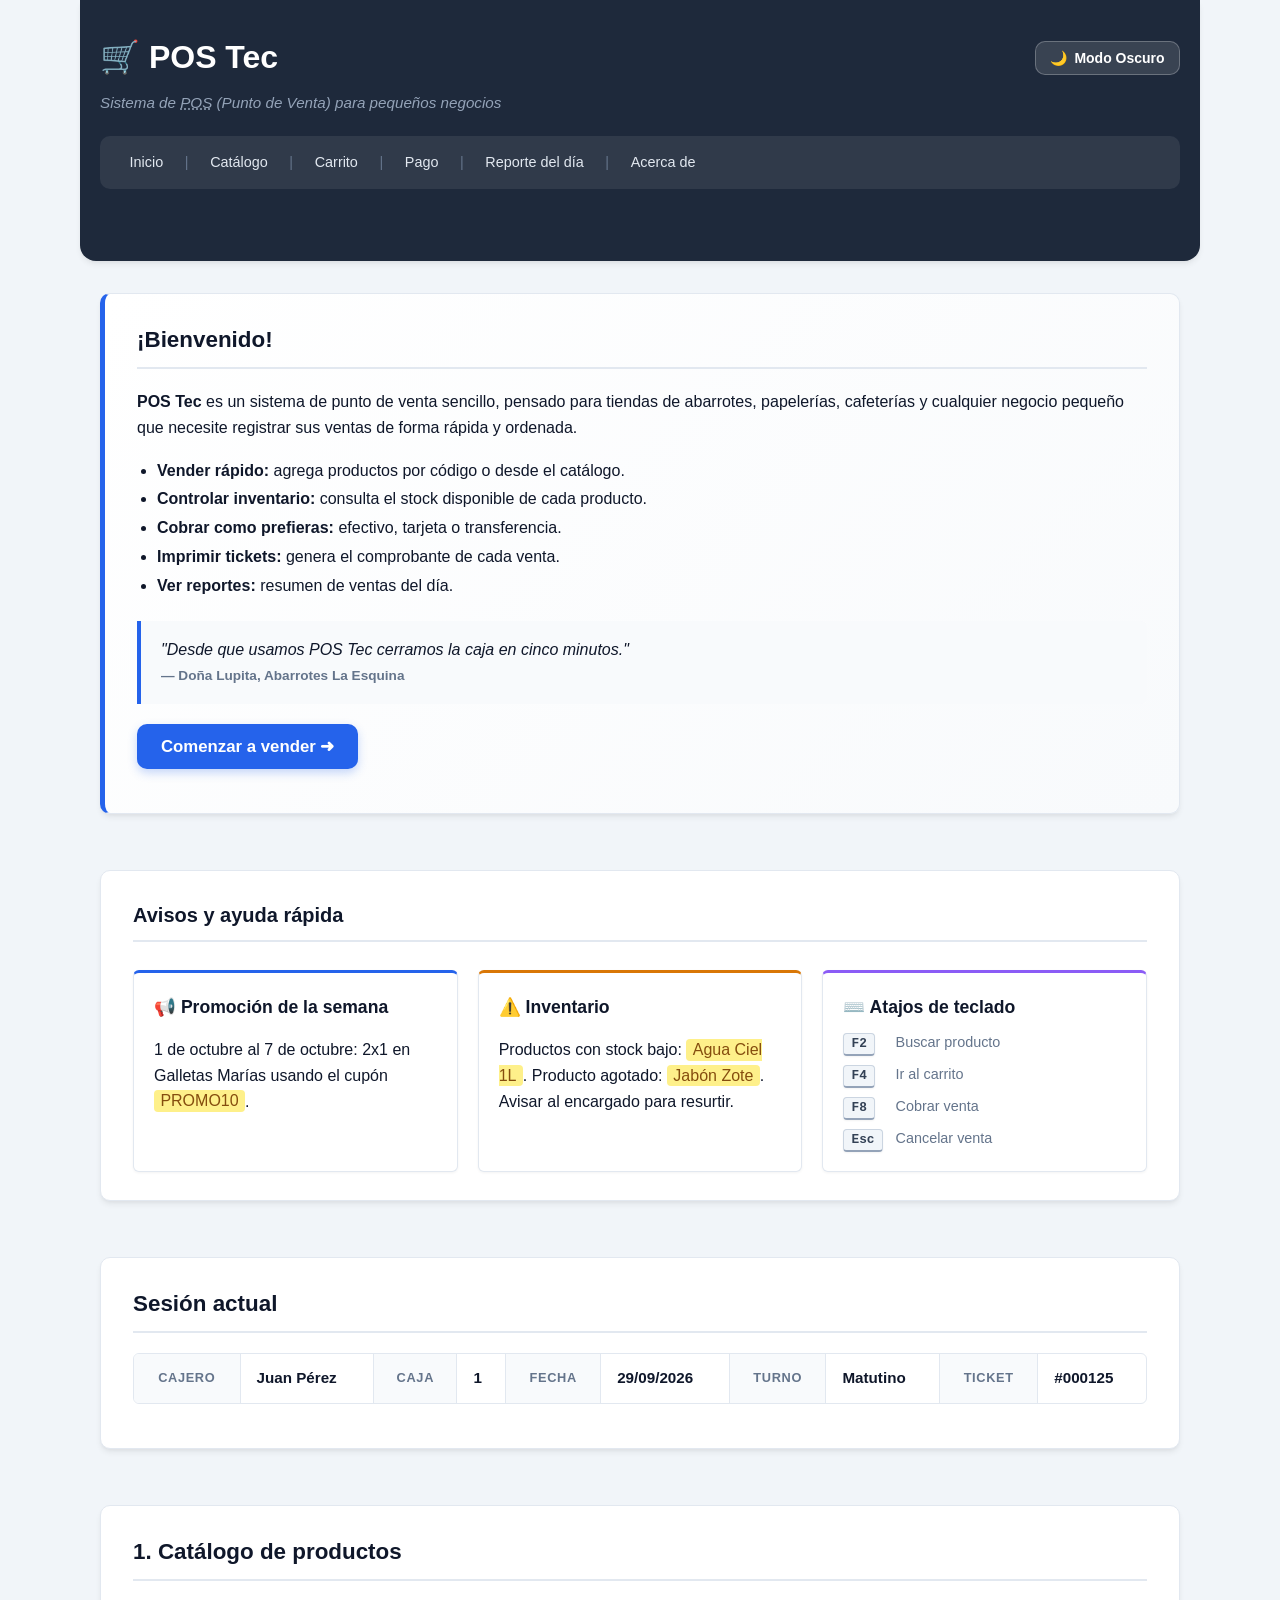
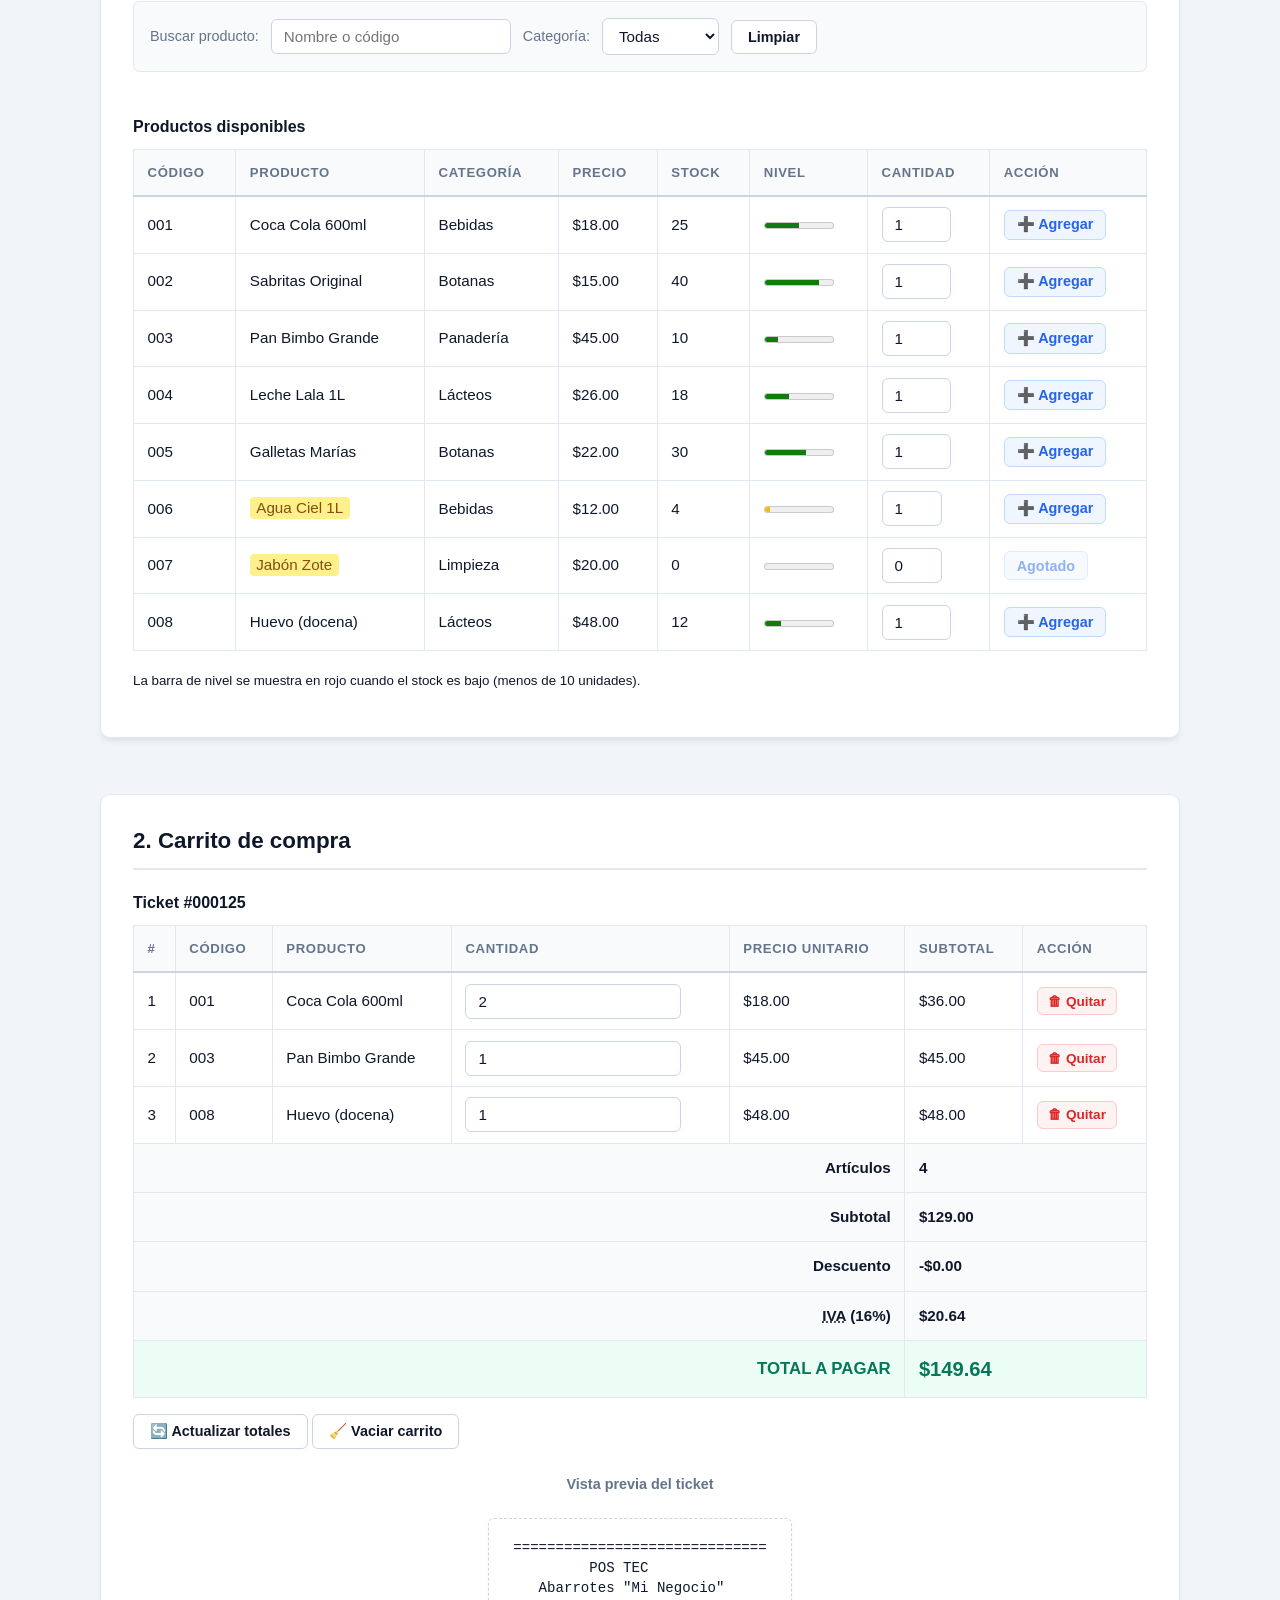
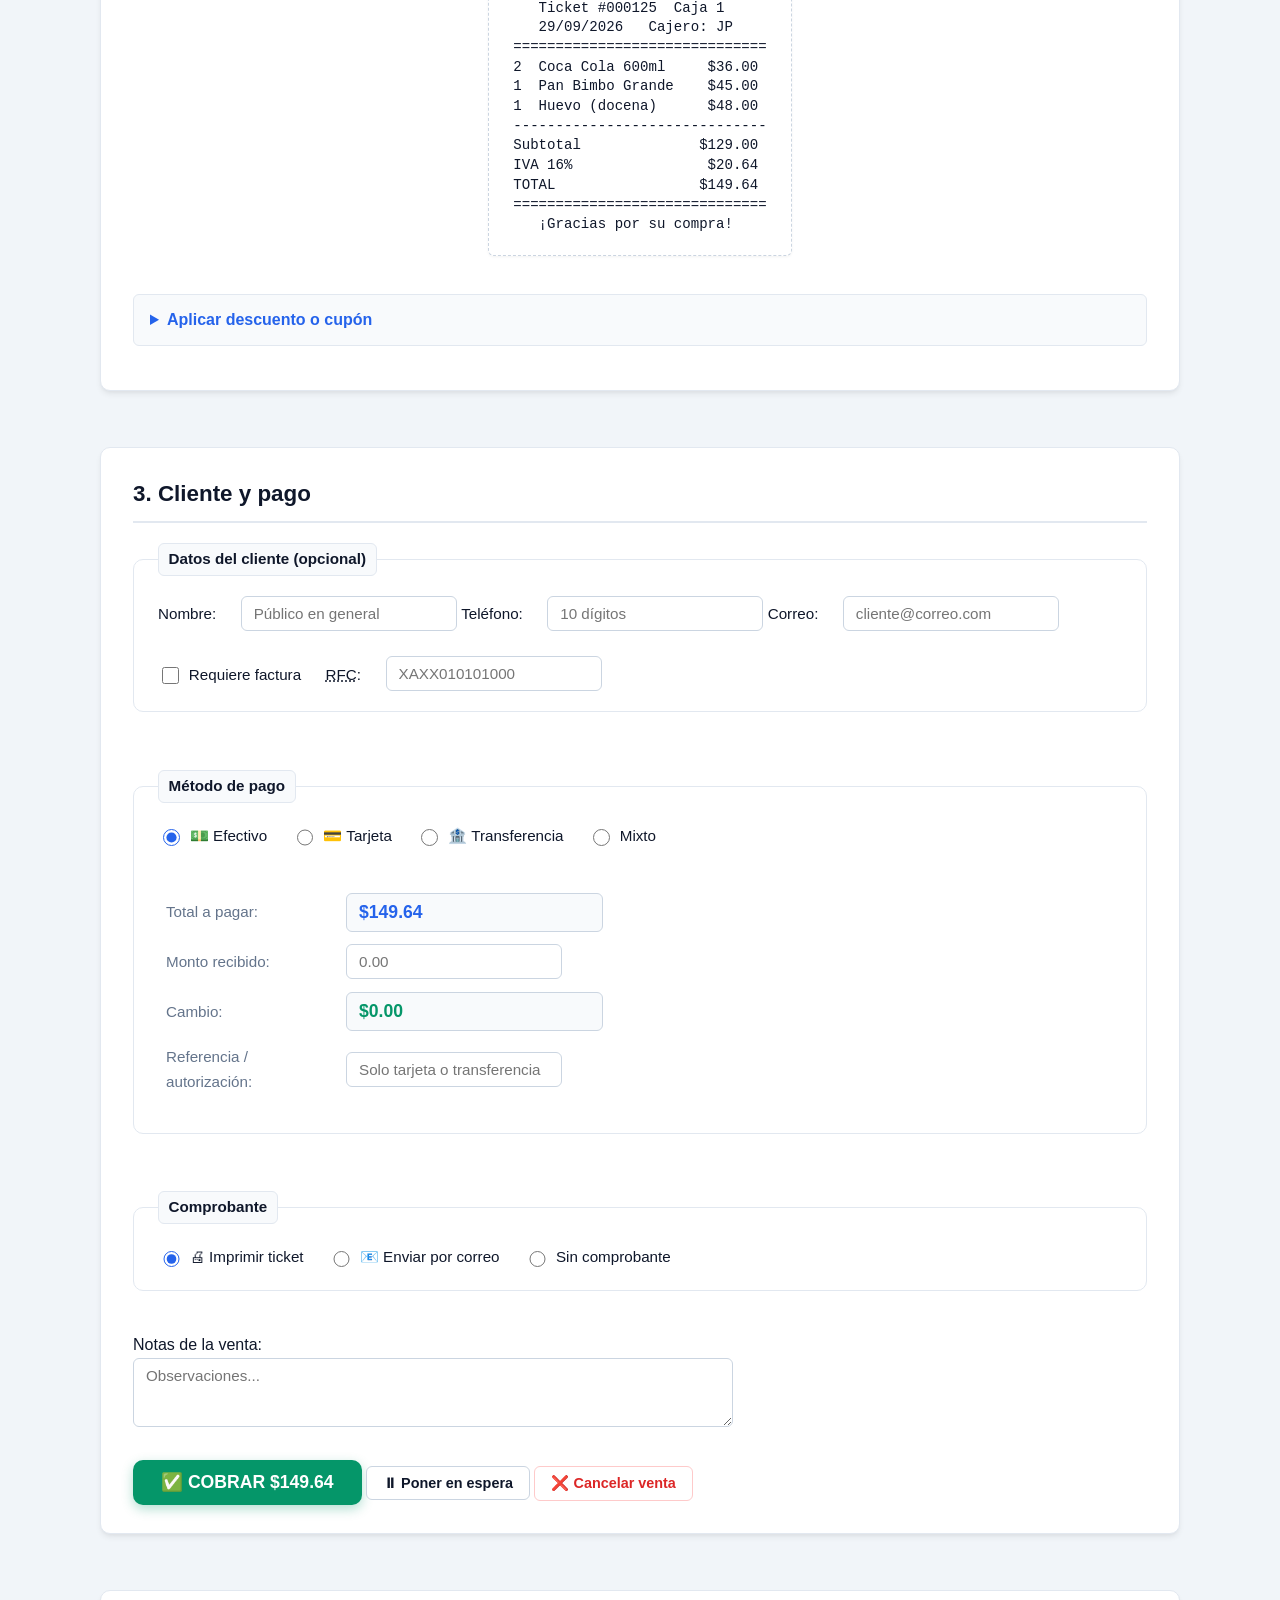
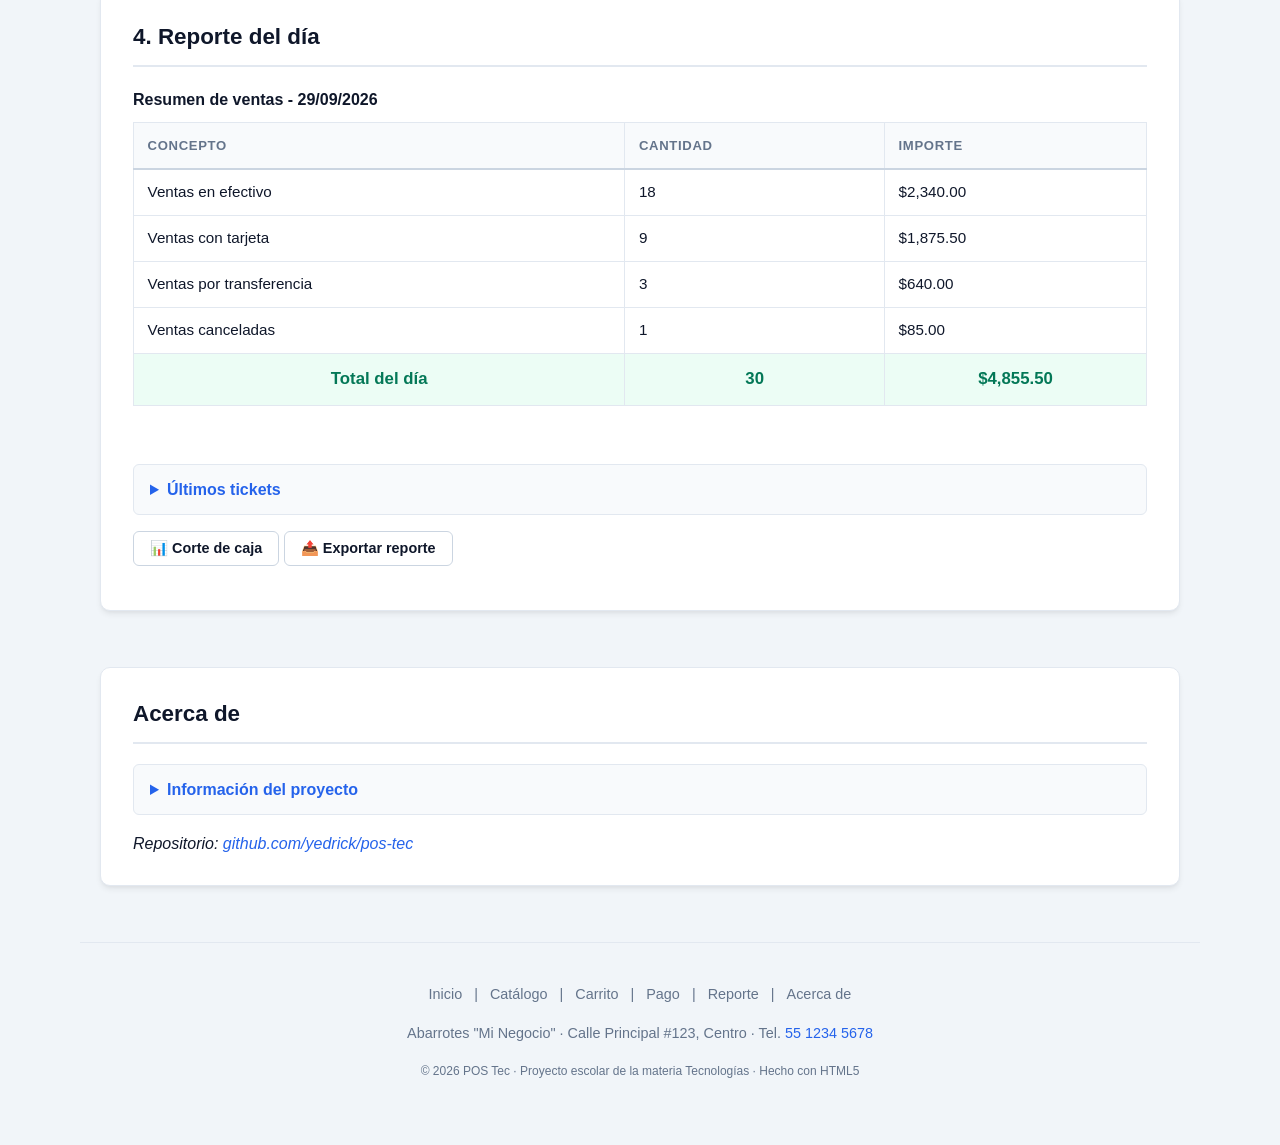
==== commit 4d76ddd4: "feat(html): agregar identificadores id a formularios y botones para soporte de JS" ====
--- a/index.html
+++ b/index.html
@@ -104,7 +104,7 @@
         <section id="catalogo">
             <h2>1. Catálogo de productos</h2>
 
-            <form>
+            <form id="form-catalogo">
                 <label for="buscar">Buscar producto:</label>
                 <input type="search" id="buscar" name="buscar" list="productos" placeholder="Nombre o código">
                 <datalist id="productos">
@@ -128,12 +128,12 @@
                     <option value="limpieza">Limpieza</option>
                 </select>
 
-                <button type="submit">Buscar</button>
+                <button type="button" id="btn-limpiar-filtro">Limpiar</button>
             </form>
 
             <br>
 
-            <table border="1" cellpadding="6" cellspacing="0">
+            <table id="tabla-catalogo" border="1" cellpadding="6" cellspacing="0">
                 <caption><strong>Productos disponibles</strong></caption>
                 <thead>
                     <tr>
@@ -351,7 +351,7 @@
         <section id="pago">
             <h2>3. Cliente y pago</h2>
 
-            <form>
+            <form id="form-pago">
                 <fieldset>
                     <legend>Datos del cliente (opcional)</legend>
 
@@ -432,9 +432,9 @@
 
                 <br><br>
 
-                <button type="submit"><strong>✅ COBRAR $149.64</strong></button>
-                <button type="button">⏸ Poner en espera</button>
-                <button type="reset">❌ Cancelar venta</button>
+                <button type="submit" id="btn-cobrar"><strong>✅ COBRAR $149.64</strong></button>
+                <button type="button" id="btn-espera">⏸ Poner en espera</button>
+                <button type="reset" id="btn-cancelar">❌ Cancelar venta</button>
             </form>
         </section>
 
--- a/style.css
+++ b/style.css
@@ -47,6 +47,45 @@
     /* Tipografía */
     --font-sans: 'Inter', -apple-system, BlinkMacSystemFont, 'Segoe UI', Roboto, Helvetica, Arial, sans-serif;
     --font-mono: 'SFMono-Regular', Consolas, 'Liberation Mono', Menlo, Courier, monospace;
+}
+
+/* Variables para Modo Oscuro */
+body.dark-mode {
+    /* Paleta adaptada */
+    --primary: #3b82f6;
+    --primary-hover: #60a5fa;
+    --primary-light: #1e293b;
+
+    --success: #10b981;
+    --success-hover: #34d399;
+    --success-light: #064e3b;
+
+    --danger: #ef4444;
+    --danger-hover: #f87171;
+    --danger-light: #450a0a;
+
+    --warning: #f59e0b;
+    --warning-light: #451a03;
+
+    /* Fondos y superficies oscuras */
+    --bg-body: #090d16;
+    --bg-card: #131c2e;
+    --bg-muted: #1e293b;
+    --bg-header: #05080f;
+
+    /* Textos claros sobre fondo oscuro */
+    --text-main: #f1f5f9;
+    --text-muted: #94a3b8;
+    --text-light: #64748b;
+    --text-on-dark: #ffffff;
+
+    /* Bordes y sombras oscuras */
+    --border: #243247;
+    --border-hover: #384b66;
+
+    --shadow-sm: 0 1px 3px rgba(0, 0, 0, 0.4);
+    --shadow-md: 0 4px 6px -1px rgba(0, 0, 0, 0.5), 0 2px 4px -2px rgba(0, 0, 0, 0.4);
+    --shadow-lg: 0 10px 15px -3px rgba(0, 0, 0, 0.6), 0 4px 6px -4px rgba(0, 0, 0, 0.4);
 }
 
 /* Importar fuente Inter */
@@ -70,6 +109,7 @@
     font-family: var(--font-sans);
     line-height: 1.6;
     -webkit-font-smoothing: antialiased;
+    transition: background-color 0.25s ease, color 0.25s ease;
 }
 
 /* Contenedor principal */
@@ -128,15 +168,53 @@
     margin-bottom: 2rem;
     border-radius: 0 0 var(--radius-lg) var(--radius-lg);
     box-shadow: var(--shadow-md);
+    transition: background-color 0.3s ease;
+}
+
+.header-top {
+    display: flex;
+    justify-content: space-between;
+    align-items: center;
+    flex-wrap: wrap;
+    gap: 1rem;
+    margin-bottom: 0.5rem;
 }
 
 header h1 {
     color: #ffffff;
     font-size: 2rem;
-    margin-bottom: 0.25rem;
+    margin: 0;
     display: flex;
     align-items: center;
     gap: 0.5rem;
+}
+
+/* Botón interactivo de Modo Oscuro / Claro */
+.btn-theme {
+    background-color: rgba(255, 255, 255, 0.12);
+    color: #ffffff;
+    border: 1px solid rgba(255, 255, 255, 0.25);
+    padding: 0.5rem 0.9rem;
+    font-size: 0.875rem;
+    font-weight: 600;
+    font-family: var(--font-sans);
+    border-radius: var(--radius-md);
+    cursor: pointer;
+    display: inline-flex;
+    align-items: center;
+    gap: 0.45rem;
+    transition: all 0.2s ease;
+}
+
+.btn-theme:hover {
+    background-color: rgba(255, 255, 255, 0.22);
+    border-color: rgba(255, 255, 255, 0.45);
+    transform: translateY(-2px);
+    box-shadow: 0 4px 12px rgba(0, 0, 0, 0.2);
+}
+
+.btn-theme:active {
+    transform: translateY(0);
 }
 
 header p {
@@ -184,7 +262,7 @@
 
 /* Sección Bienvenida */
 #bienvenida {
-    background: linear-gradient(135deg, #ffffff 0%, #f8fafc 100%);
+    background: linear-gradient(135deg, var(--bg-card) 0%, var(--bg-muted) 100%);
     border-left: 5px solid var(--primary);
 }
 
@@ -194,13 +272,13 @@
 }
 
 #bienvenida blockquote {
-    background: #f1f5f9;
-    border-left: 4px solid #94a3b8;
+    background: var(--bg-muted);
+    border-left: 4px solid var(--primary);
     margin: 1.25rem 0;
     padding: 1rem 1.25rem;
     border-radius: 0 var(--radius-sm) var(--radius-sm) 0;
     font-style: italic;
-    color: #334155;
+    color: var(--text-main);
 }
 
 #bienvenida cite {
@@ -233,7 +311,7 @@
     grid-template-columns: repeat(auto-fit, minmax(260px, 1fr));
     gap: 1.25rem;
     padding: 1.5rem;
-    background: #f8fafc;
+    background: var(--bg-muted);
 }
 
 #avisos h2 {
@@ -243,7 +321,7 @@
 }
 
 #avisos article {
-    background: white;
+    background: var(--bg-card);
     padding: 1.25rem;
     border-radius: var(--radius-sm);
     border: 1px solid var(--border);
@@ -303,11 +381,11 @@
     border: 1px solid var(--border);
     border-radius: var(--radius-sm);
     overflow: hidden;
-    background: #fafafa;
+    background: var(--bg-card);
 }
 
 #sesion th {
-    background: #f1f5f9;
+    background: var(--bg-muted);
     color: var(--text-muted);
     font-size: 0.8rem;
     text-transform: uppercase;
@@ -336,7 +414,7 @@
     border-collapse: collapse;
     margin: 1rem 0;
     font-size: 0.95rem;
-    background: #ffffff;
+    background: var(--bg-card);
 }
 
 table[border] {
@@ -352,15 +430,15 @@
 }
 
 thead th {
-    background-color: #f8fafc;
-    color: #475569;
+    background-color: var(--bg-muted);
+    color: var(--text-muted);
     font-weight: 600;
     font-size: 0.82rem;
     text-transform: uppercase;
     letter-spacing: 0.05em;
     padding: 0.75rem 0.85rem;
     border: 1px solid var(--border);
-    border-bottom: 2px solid #cbd5e1;
+    border-bottom: 2px solid var(--border-hover);
     text-align: left;
 }
 
@@ -371,13 +449,13 @@
 }
 
 tbody tr:hover {
-    background-color: #f8fafc;
+    background-color: var(--bg-muted);
 }
 
 tfoot td, tfoot th {
     padding: 0.75rem 0.85rem;
     border: 1px solid var(--border);
-    background-color: #f8fafc;
+    background-color: var(--bg-muted);
     font-weight: 600;
 }
 
@@ -465,13 +543,13 @@
 figure pre {
     display: inline-block;
     text-align: left;
-    background: #fffef7;
-    border: 1px dashed #cbd5e1;
+    background: var(--bg-card);
+    border: 1px dashed var(--border-hover);
     border-radius: var(--radius-sm);
     padding: 1.25rem 1.5rem;
     font-family: var(--font-mono);
     font-size: 0.88rem;
-    color: #334155;
+    color: var(--text-main);
     box-shadow: var(--shadow-sm);
     line-height: 1.4;
 }
@@ -484,7 +562,7 @@
 
 /* Desplegables <details> (cupón de descuento y últimos tickets) */
 details {
-    background: #f8fafc;
+    background: var(--bg-muted);
     border: 1px solid var(--border);
     border-radius: var(--radius-sm);
     padding: 0.75rem 1rem;
@@ -492,7 +570,7 @@
 }
 
 details[open] {
-    background: #ffffff;
+    background: var(--bg-card);
 }
 
 summary {
@@ -518,7 +596,7 @@
     border: 1px solid var(--border);
     border-radius: var(--radius-md);
     padding: 1.25rem 1.5rem;
-    background: #ffffff;
+    background: var(--bg-card);
     margin: 1rem 0;
 }
 
@@ -527,7 +605,7 @@
     color: var(--text-main);
     font-size: 0.95rem;
     padding: 0.2rem 0.6rem;
-    background: #f8fafc;
+    background: var(--bg-muted);
     border: 1px solid var(--border);
     border-radius: var(--radius-sm);
 }
@@ -545,7 +623,7 @@
     padding: 0.5rem 0.75rem;
     border: 1px solid var(--border-hover);
     border-radius: var(--radius-sm);
-    background: #ffffff;
+    background: var(--bg-card);
     color: var(--text-main);
     transition: border-color 0.15s ease, box-shadow 0.15s ease;
 }
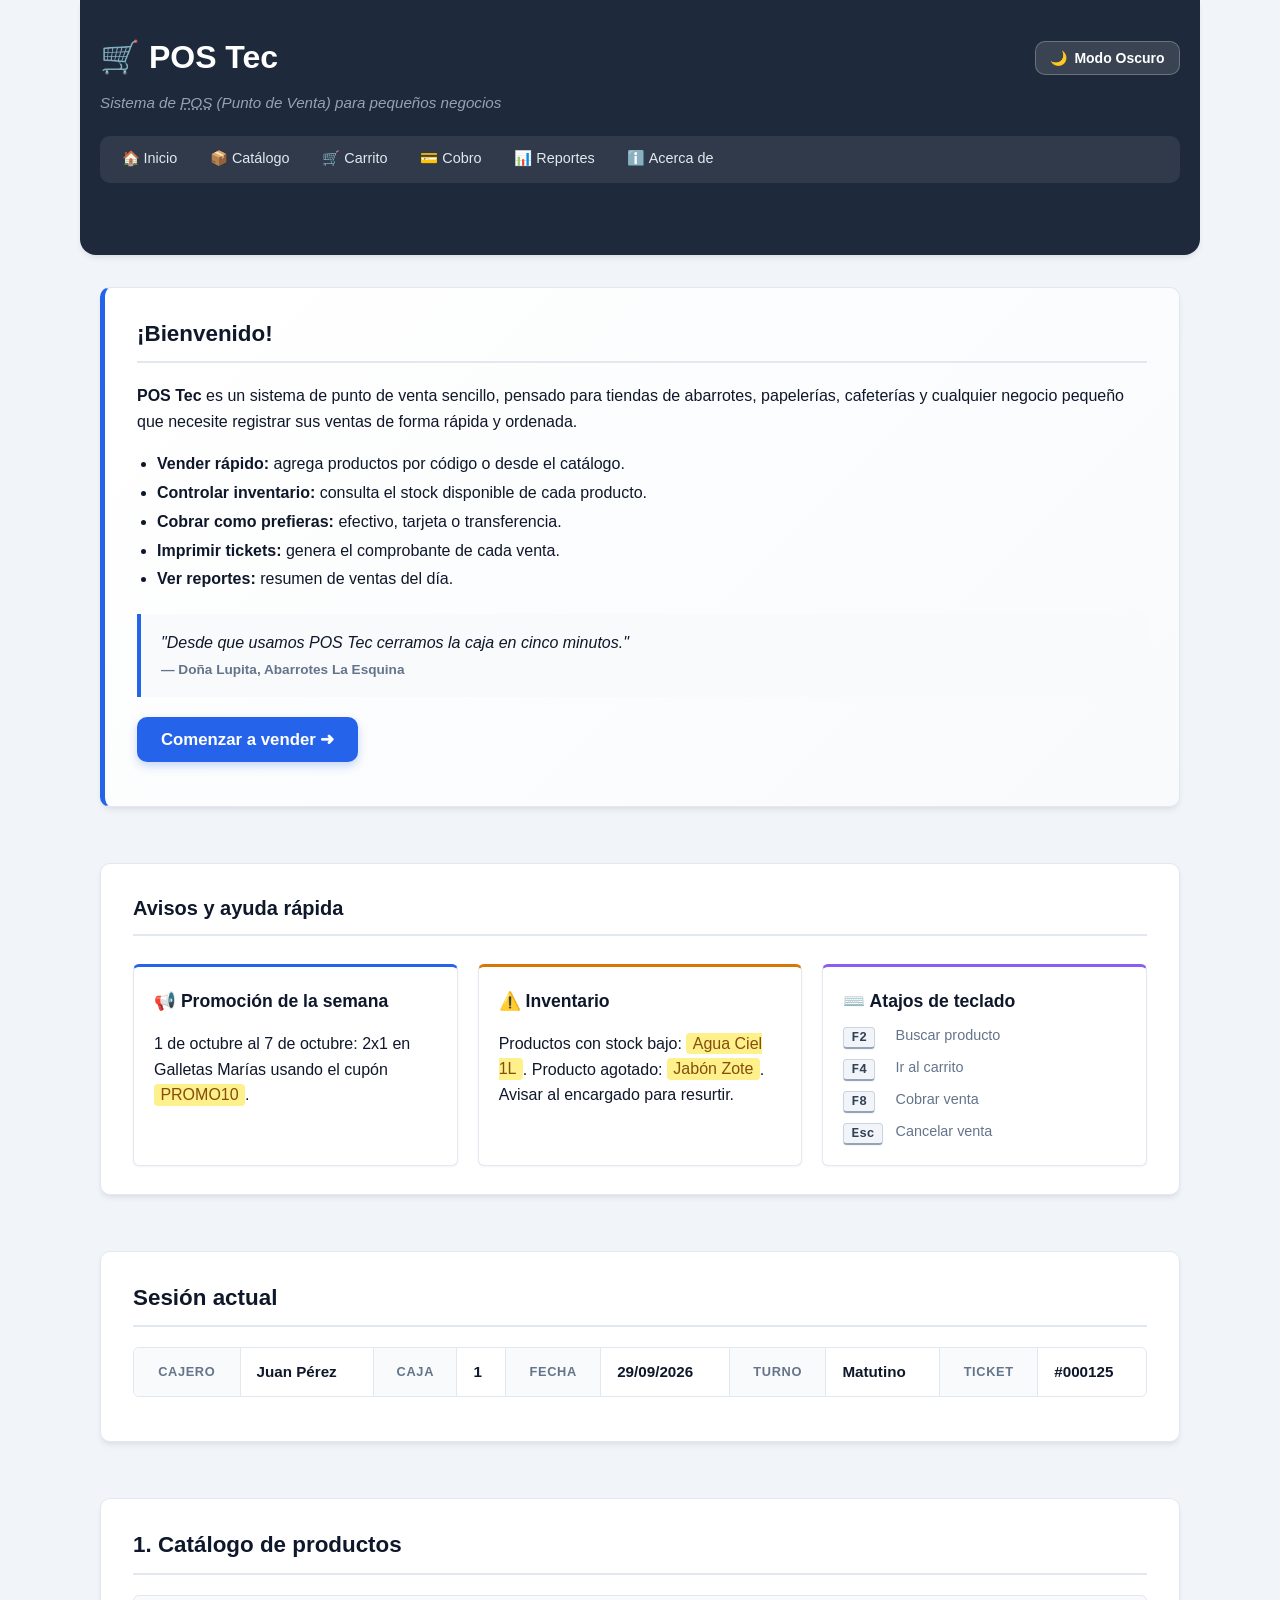
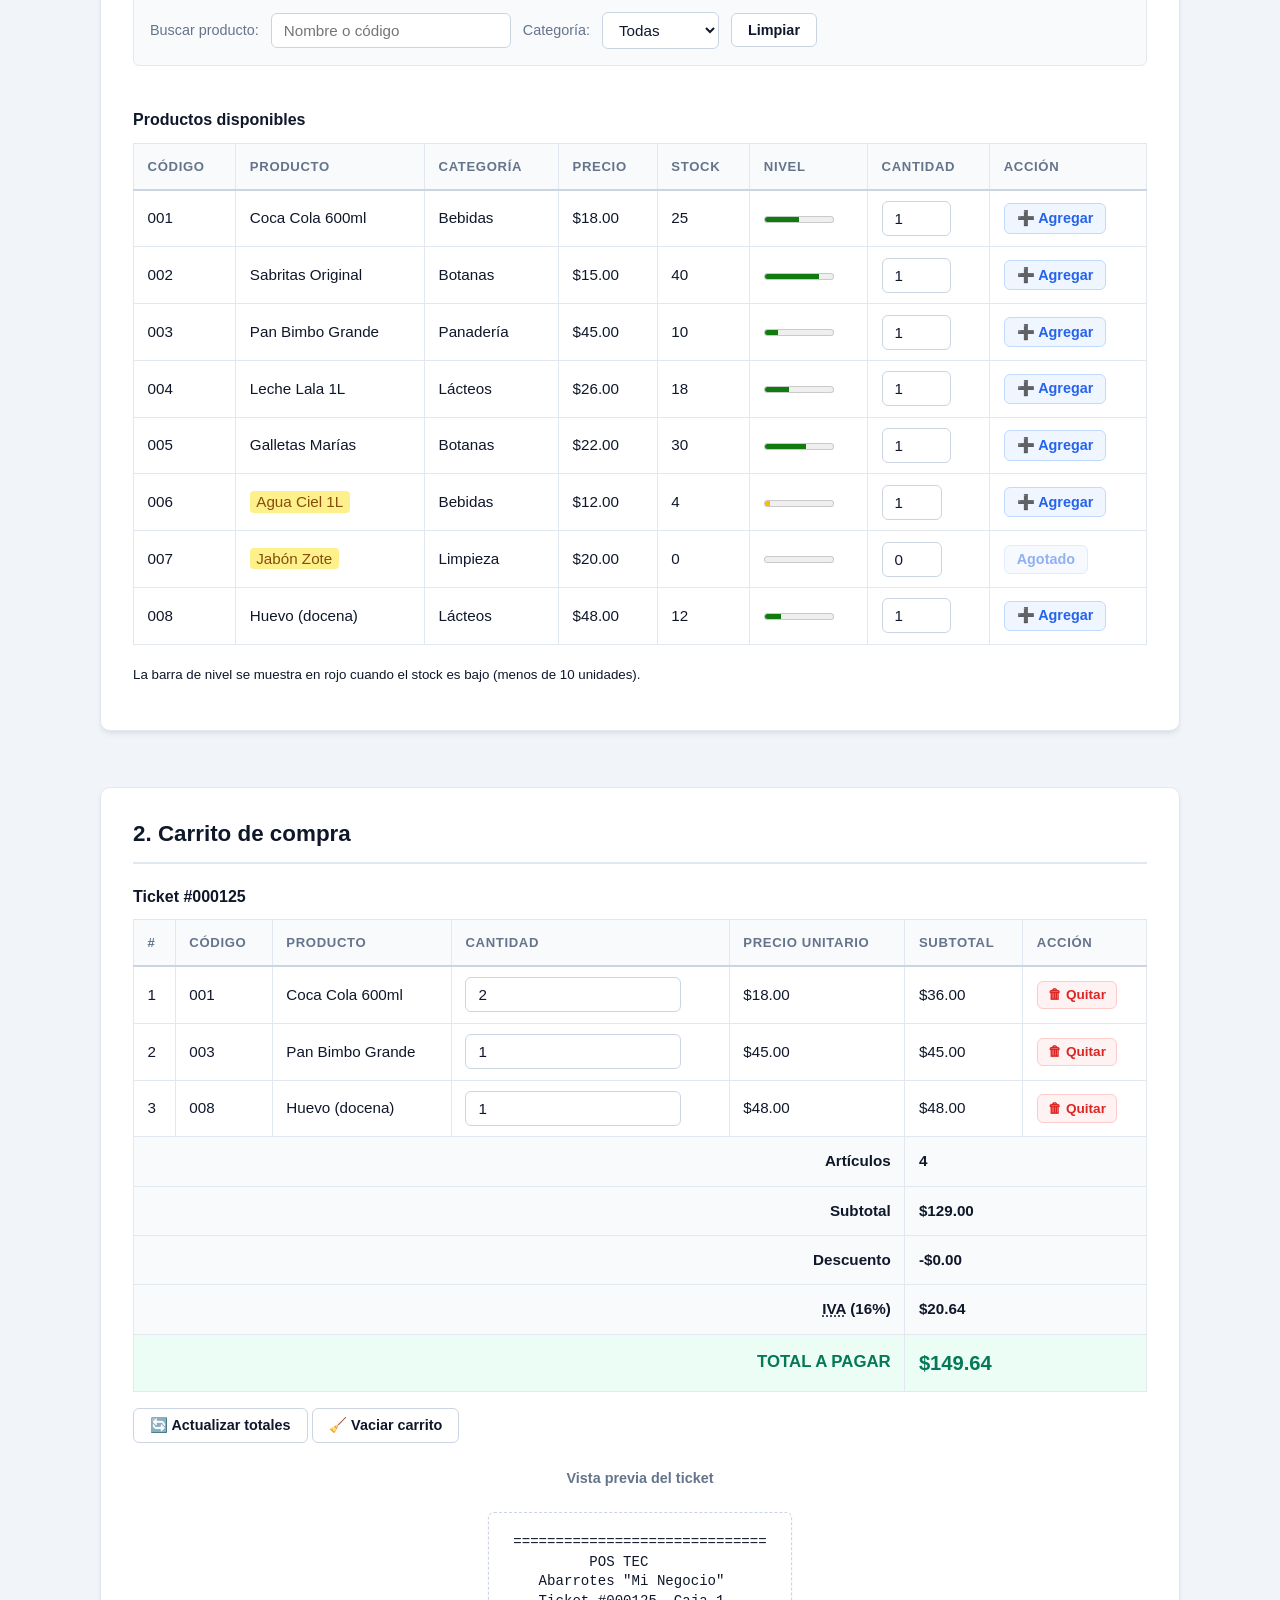
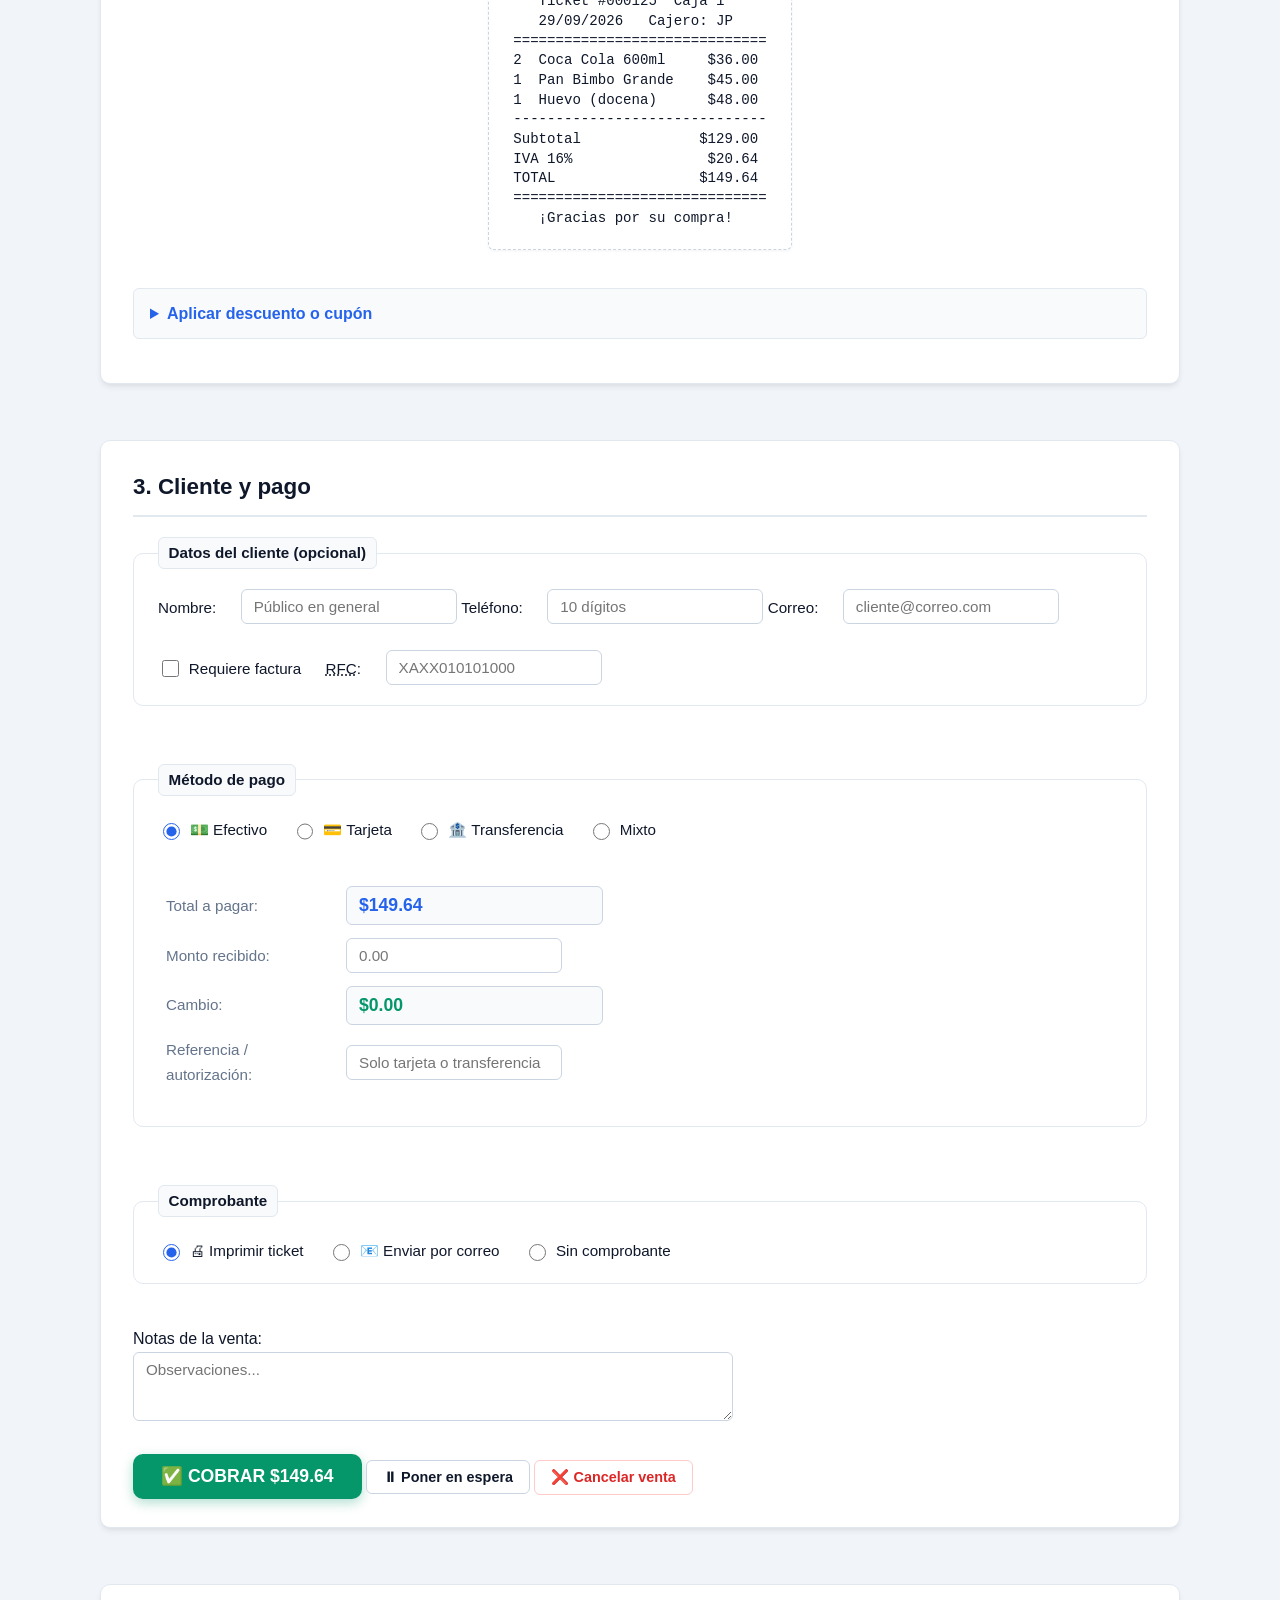
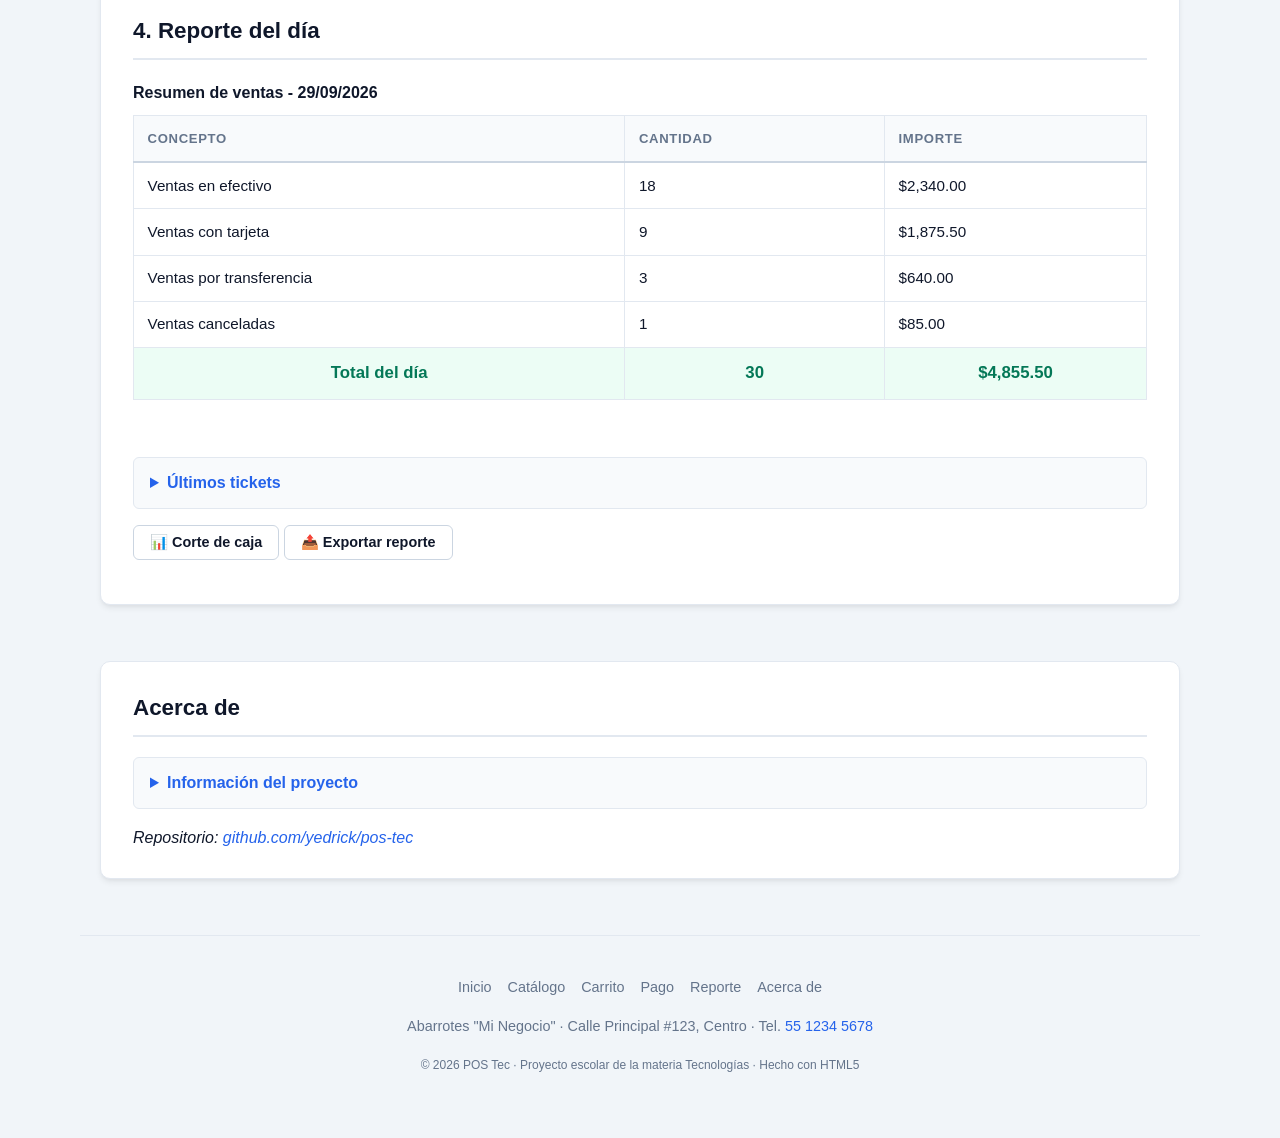
==== commit 99b38383: "feat(nav): estructurar menús de navegacion con listas desordenadas (ul/li) semanticas para POS" ====
--- a/index.html
+++ b/index.html
@@ -17,13 +17,15 @@
             </button>
         </div>
         <p><em>Sistema de <abbr title="Point of Sale">POS</abbr> (Punto de Venta) para pequeños negocios</em></p>
-        <nav>
-            <a href="#inicio">Inicio</a> |
-            <a href="#catalogo">Catálogo</a> |
-            <a href="#carrito">Carrito</a> |
-            <a href="#pago">Pago</a> |
-            <a href="#reporte">Reporte del día</a> |
-            <a href="#acerca">Acerca de</a>
+        <nav aria-label="Navegación principal">
+            <ul>
+                <li><a href="#inicio">🏠 Inicio</a></li>
+                <li><a href="#catalogo">📦 Catálogo</a></li>
+                <li><a href="#carrito">🛒 Carrito</a></li>
+                <li><a href="#pago">💳 Cobro</a></li>
+                <li><a href="#reporte">📊 Reportes</a></li>
+                <li><a href="#acerca">ℹ️ Acerca de</a></li>
+            </ul>
         </nav>
         <hr>
     </header>
@@ -516,13 +518,15 @@
     <hr>
 
     <footer>
-        <nav>
-            <a href="#inicio">Inicio</a> |
-            <a href="#catalogo">Catálogo</a> |
-            <a href="#carrito">Carrito</a> |
-            <a href="#pago">Pago</a> |
-            <a href="#reporte">Reporte</a> |
-            <a href="#acerca">Acerca de</a>
+        <nav aria-label="Navegación secundaria">
+            <ul>
+                <li><a href="#inicio">Inicio</a></li>
+                <li><a href="#catalogo">Catálogo</a></li>
+                <li><a href="#carrito">Carrito</a></li>
+                <li><a href="#pago">Pago</a></li>
+                <li><a href="#reporte">Reporte</a></li>
+                <li><a href="#acerca">Acerca de</a></li>
+            </ul>
         </nav>
         <address>
             Abarrotes "Mi Negocio" &middot; Calle Principal #123, Centro &middot;
--- a/style.css
+++ b/style.css
@@ -225,21 +225,33 @@
 
 header nav {
     background: rgba(255, 255, 255, 0.08);
-    padding: 0.6rem 1rem;
+    padding: 0.35rem 0.5rem;
     border-radius: var(--radius-md);
+}
+
+header nav ul {
+    list-style: none;
+    margin: 0;
+    padding: 0;
     display: flex;
     flex-wrap: wrap;
     align-items: center;
-    gap: 0.5rem;
-    font-size: 0.9rem;
-    color: #64748b; /* Suavizar las barras separadoras '|' */
+    gap: 0.35rem;
+}
+
+header nav li {
+    margin: 0;
+    padding: 0;
 }
 
 header nav a {
     color: #e2e8f0;
-    padding: 0.35rem 0.85rem;
+    padding: 0.4rem 0.85rem;
     border-radius: var(--radius-sm);
     font-weight: 500;
+    font-size: 0.9rem;
+    display: inline-flex;
+    align-items: center;
     text-decoration: none;
     transition: background 0.15s ease, color 0.15s ease;
 }
@@ -767,19 +779,33 @@
 
 footer nav {
     margin-bottom: 1rem;
+}
+
+footer nav ul {
+    list-style: none;
+    margin: 0;
+    padding: 0;
     display: flex;
     justify-content: center;
     flex-wrap: wrap;
-    gap: 0.75rem;
+    gap: 1rem;
+}
+
+footer nav li {
+    margin: 0;
+    padding: 0;
 }
 
 footer nav a {
     color: var(--text-muted);
     font-weight: 500;
+    text-decoration: none;
+    transition: color 0.15s ease;
 }
 
 footer nav a:hover {
     color: var(--primary);
+    text-decoration: underline;
 }
 
 footer address {
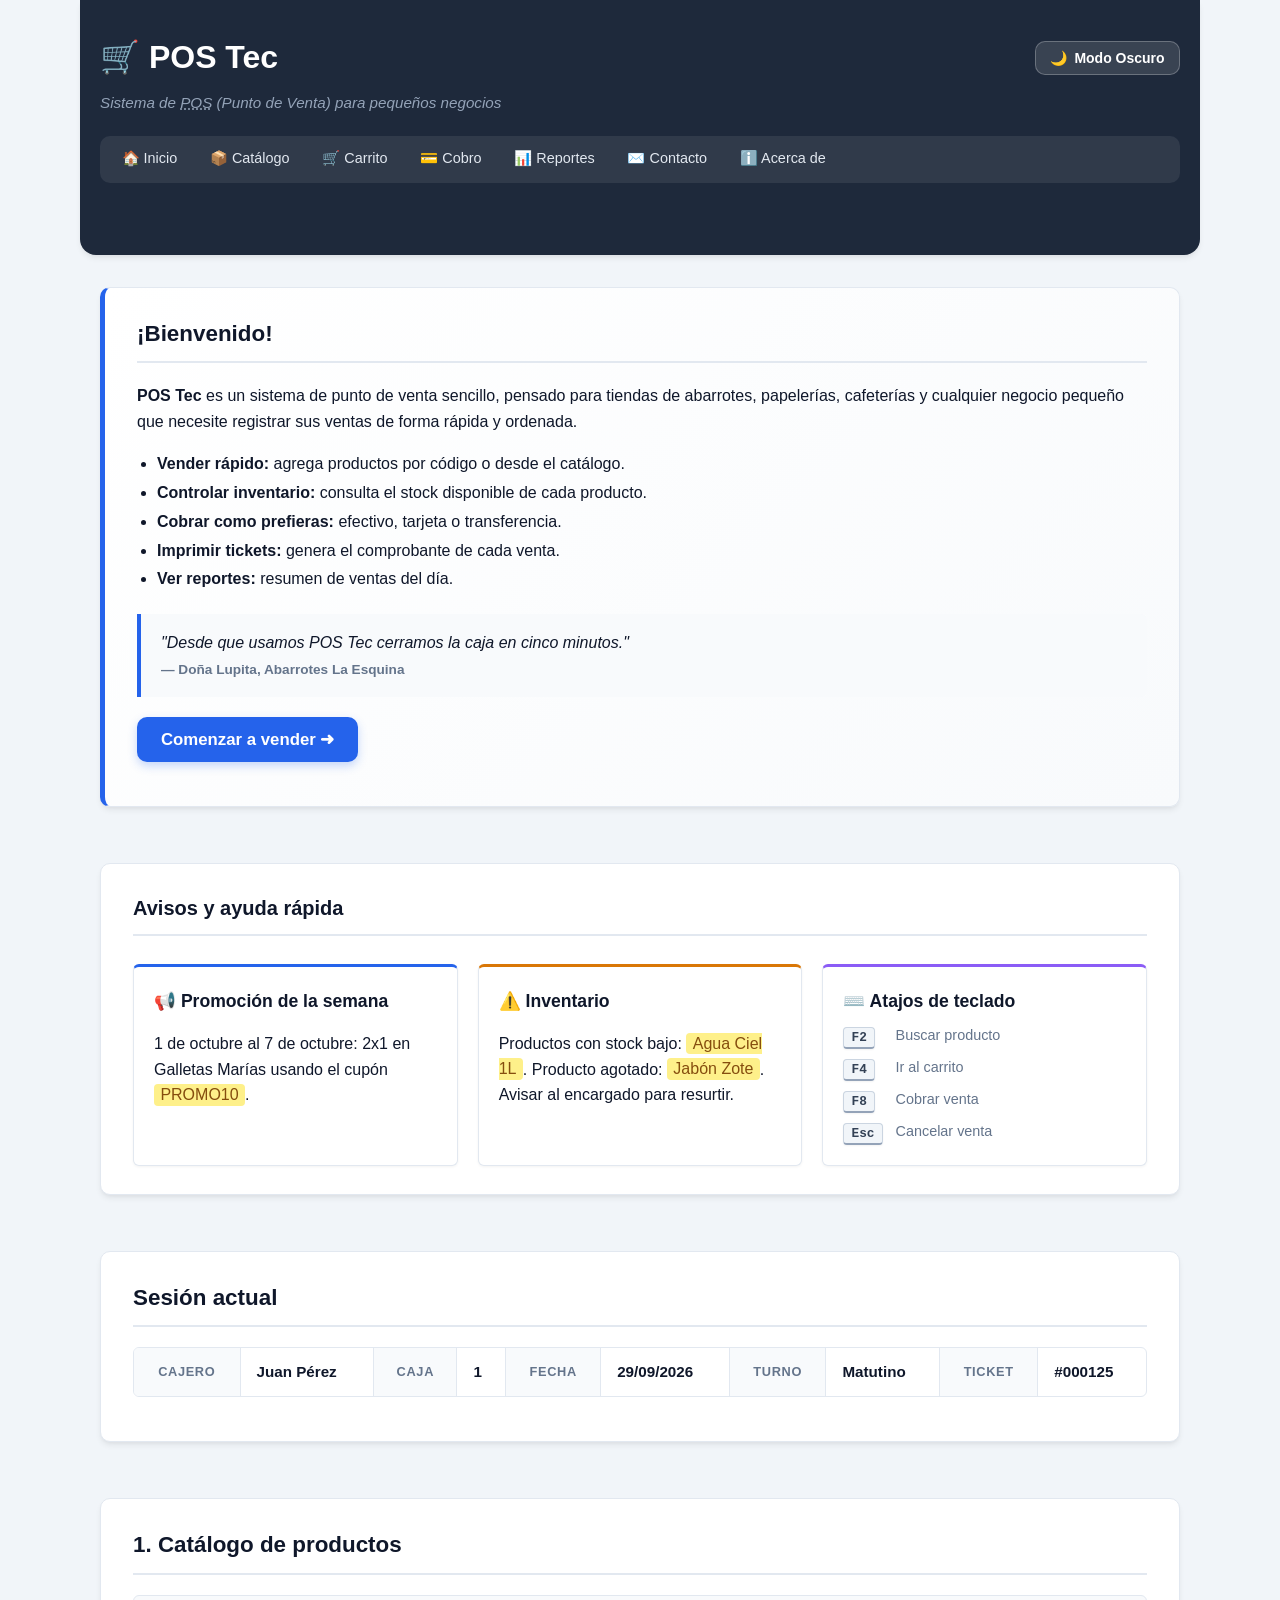
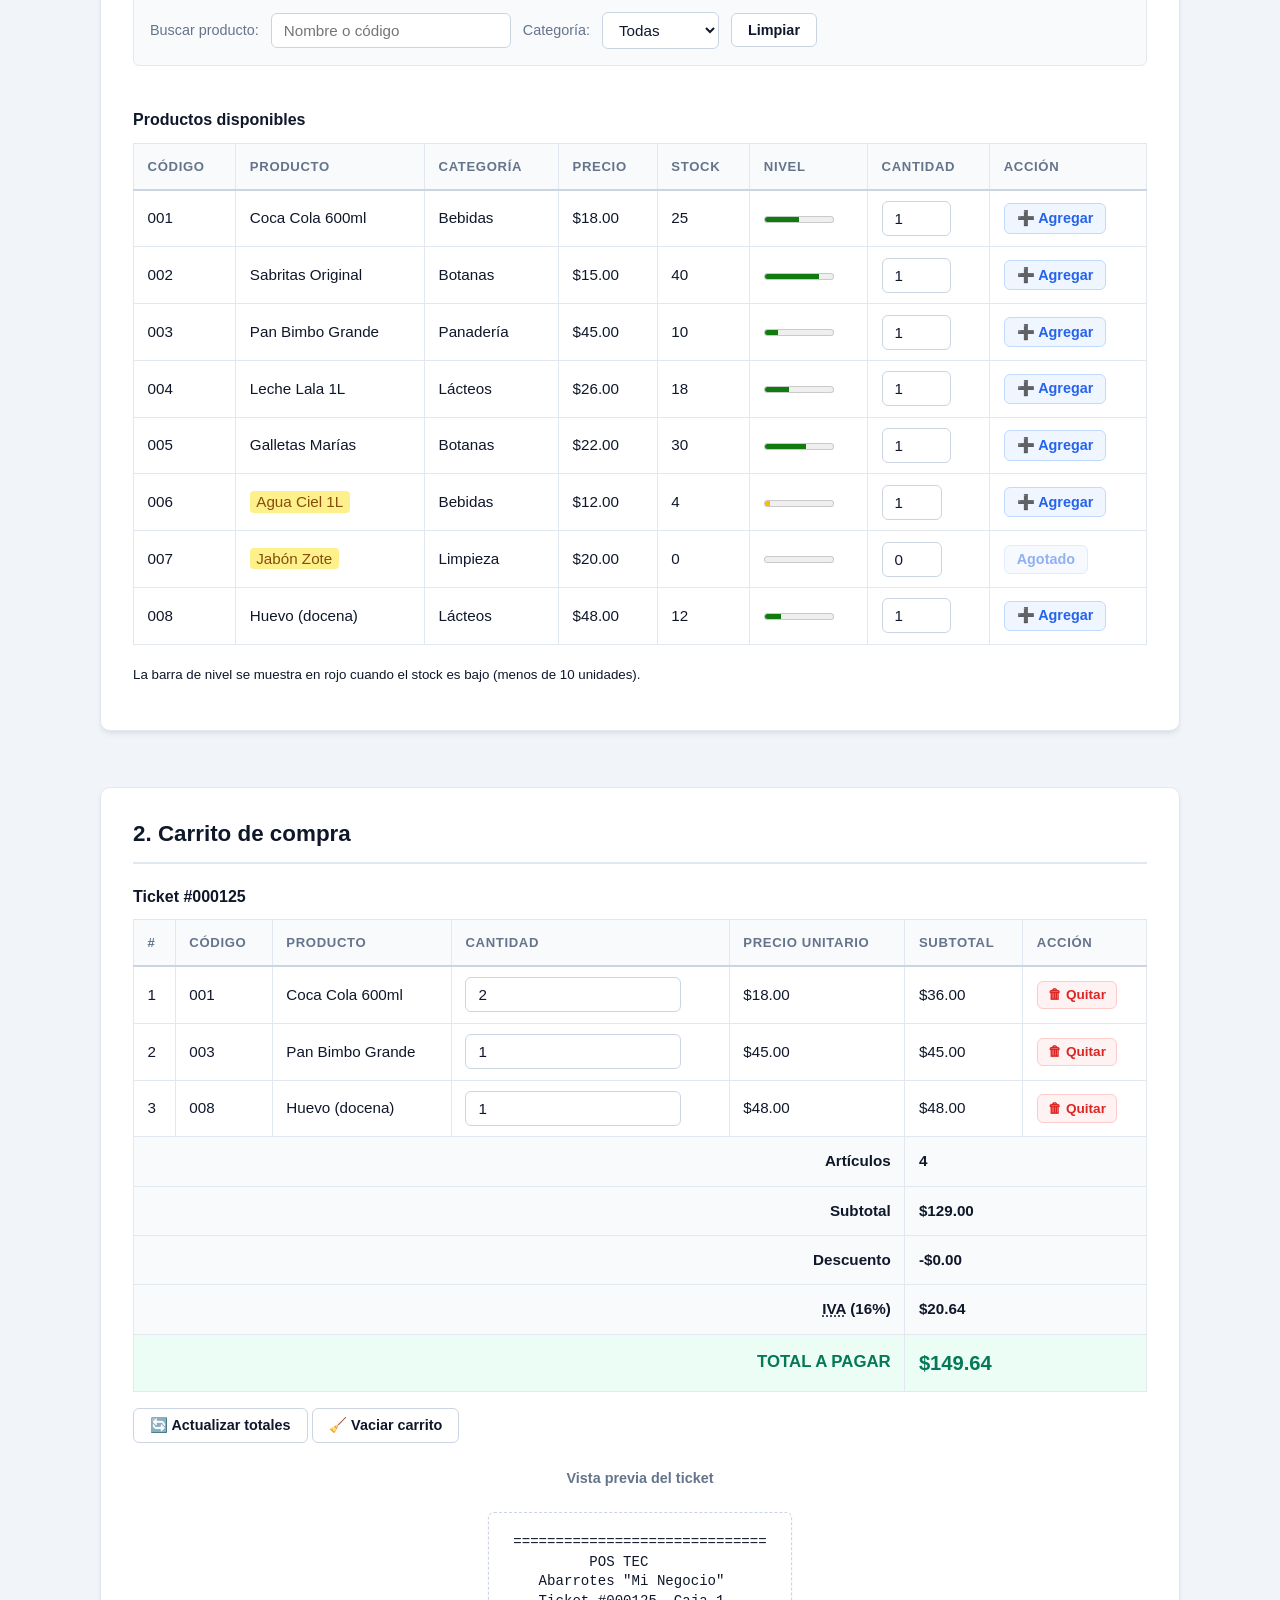
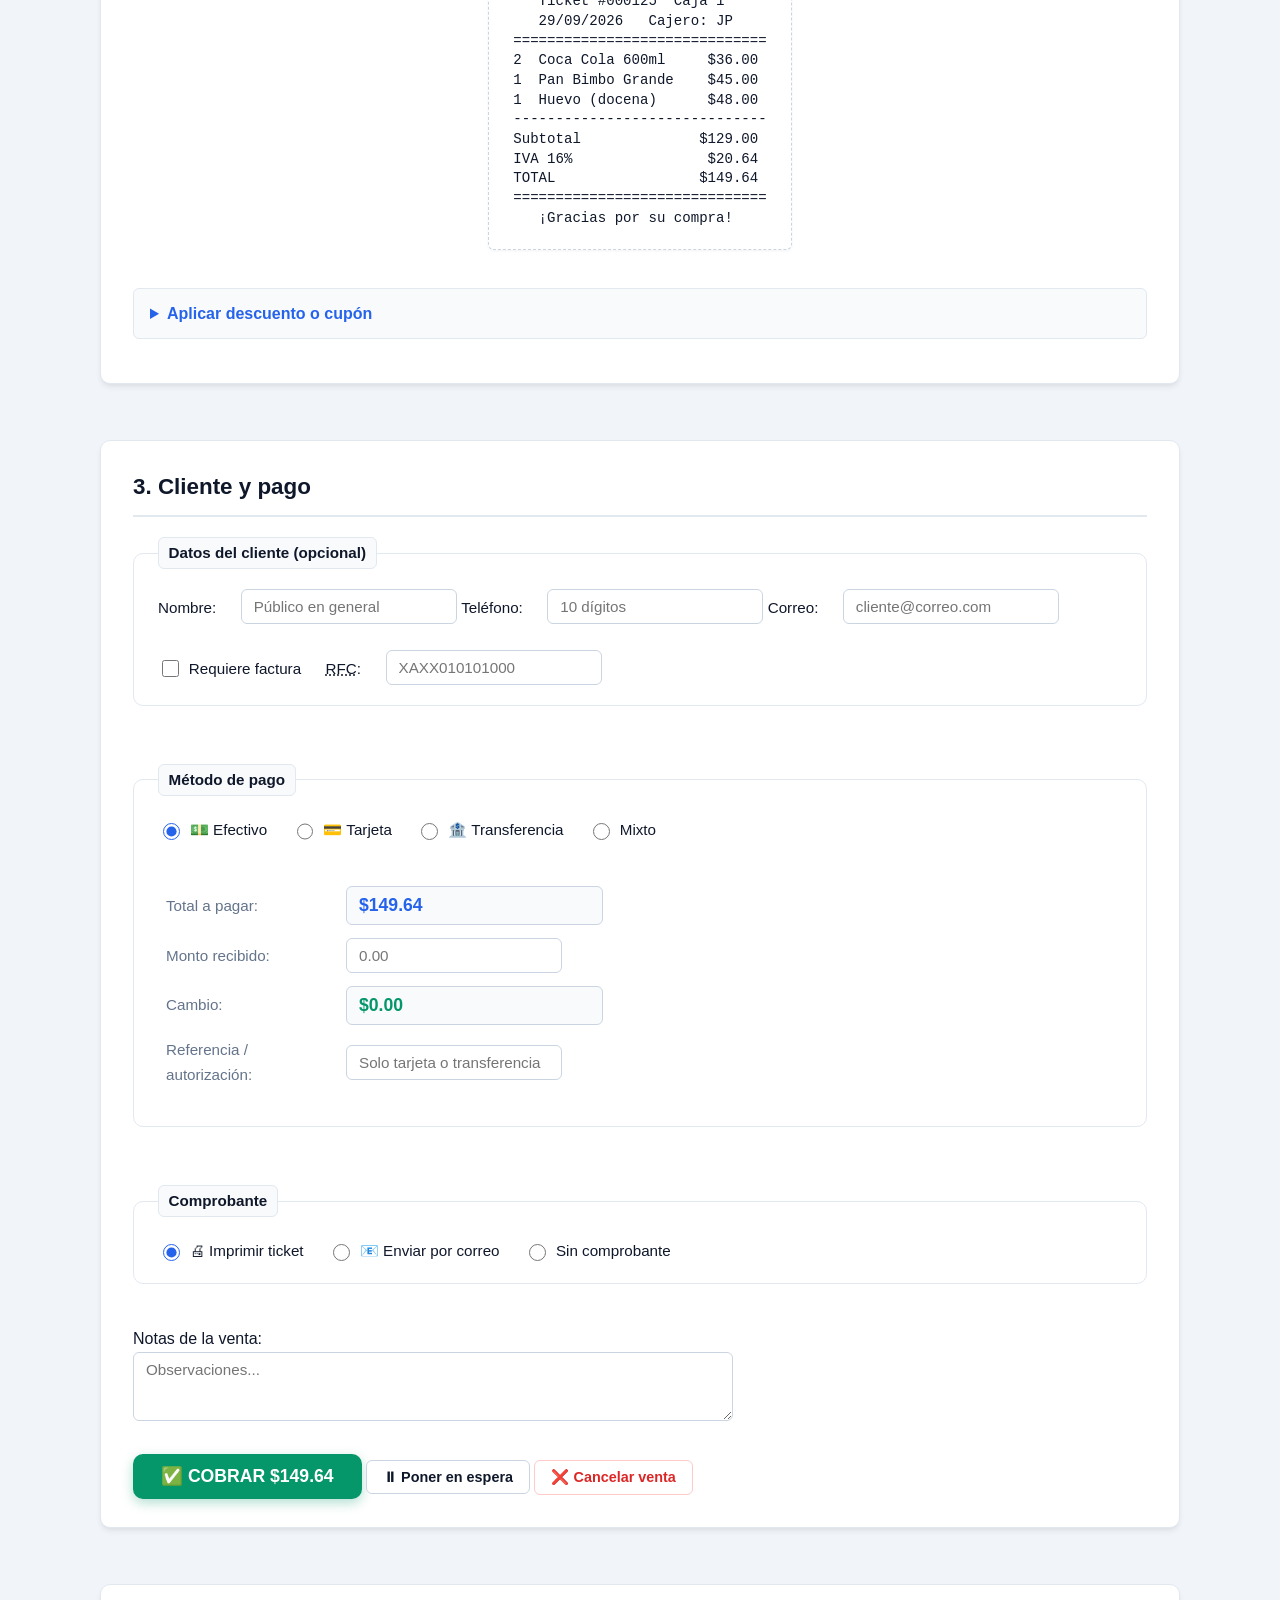
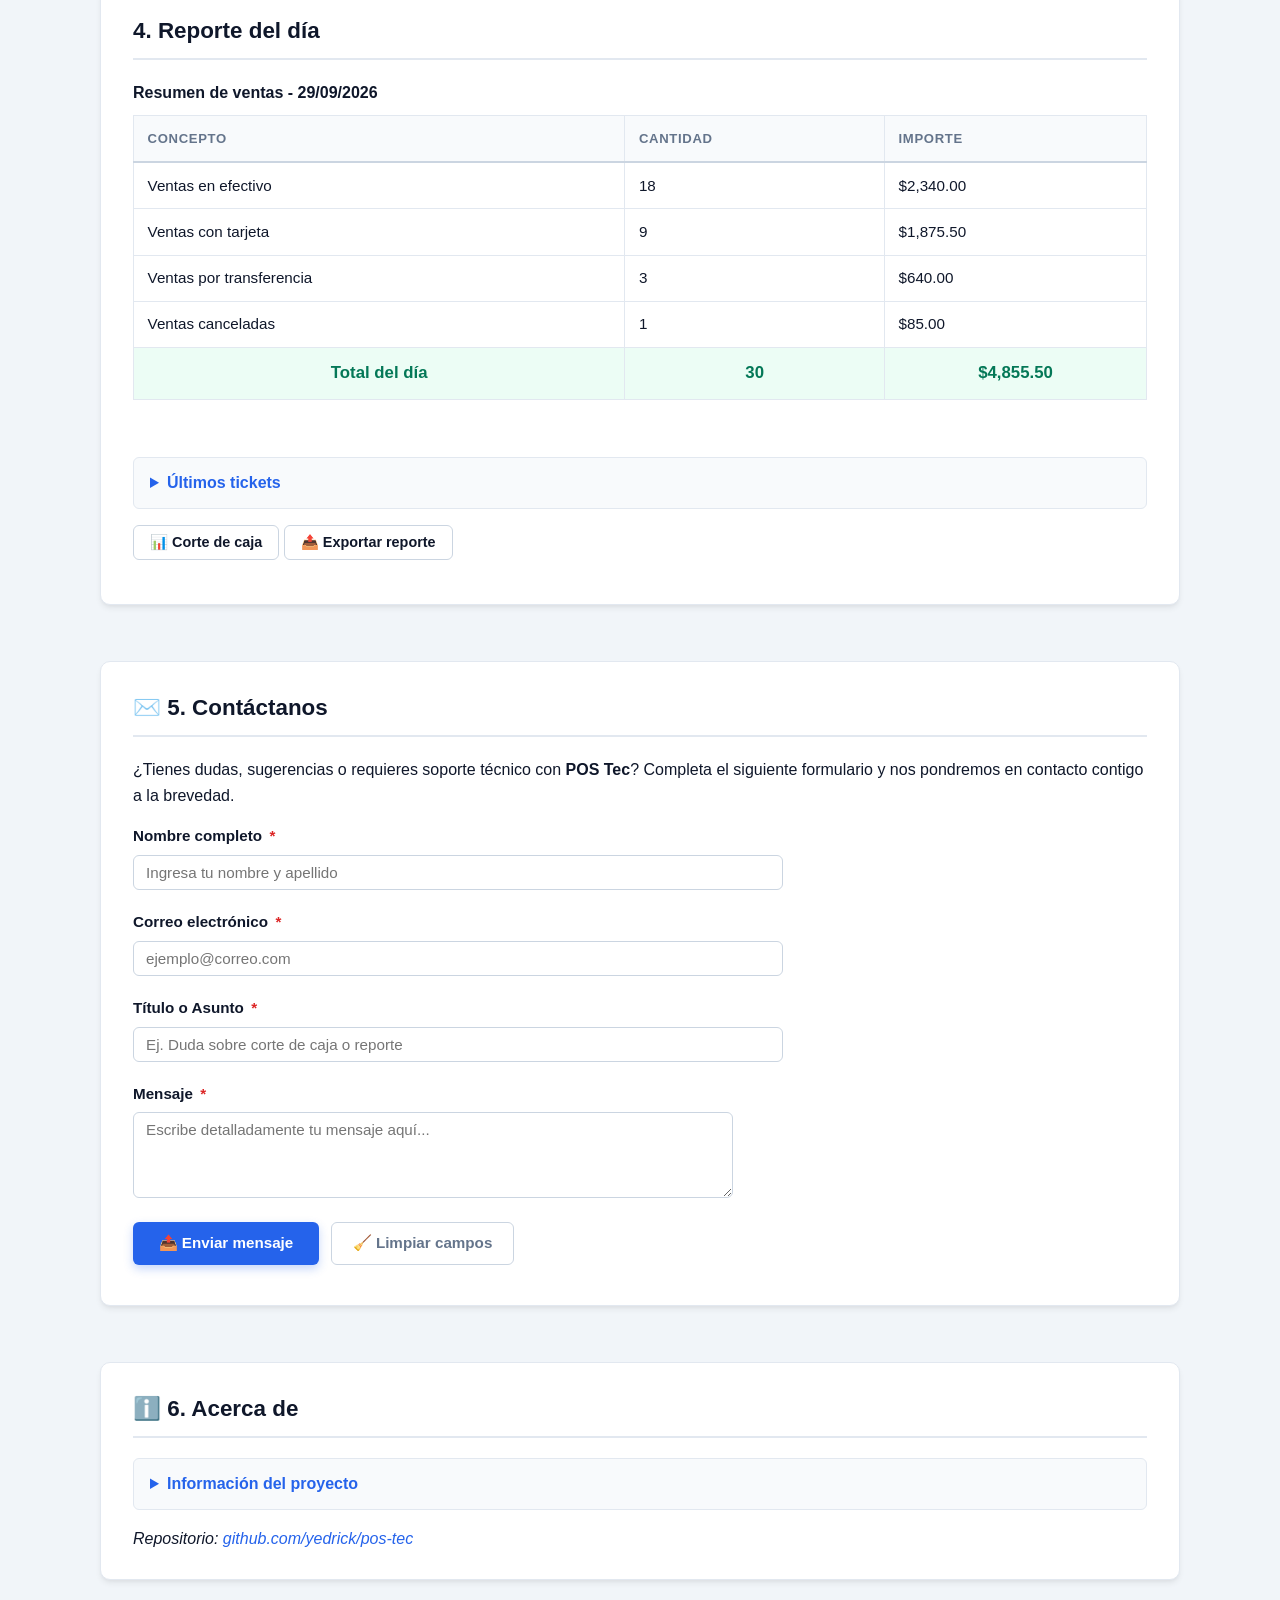
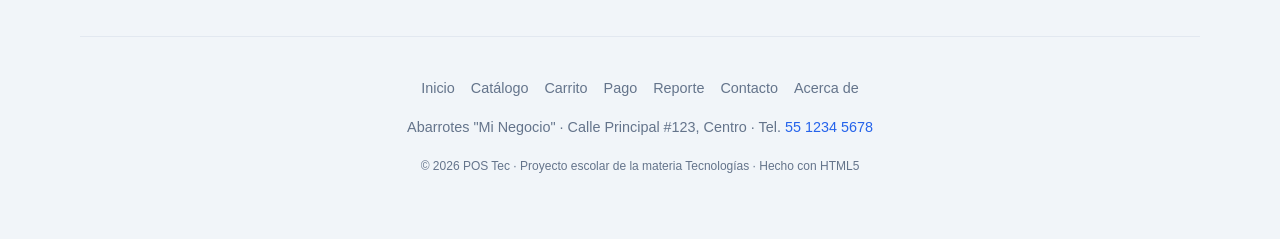
==== commit 017891cf: "fix" ====
--- a/index.html
+++ b/index.html
@@ -12,18 +12,24 @@
     <header id="inicio">
         <div class="header-top">
             <h1>🛒 POS Tec</h1>
-            <button id="theme-toggle" class="btn-theme" type="button" aria-label="Cambiar modo de color">
-                <span id="theme-icon">🌙</span> <span id="theme-text">Modo Oscuro</span>
-            </button>
+            <div class="header-actions">
+                <button id="theme-toggle" class="btn-theme" type="button" aria-label="Cambiar modo de color">
+                    <span id="theme-icon">🌙</span> <span id="theme-text">Modo Oscuro</span>
+                </button>
+                <button id="btn-menu" class="btn-menu" type="button" aria-label="Abrir o cerrar menú de navegación">
+                    <span id="icono-menu">☰</span> <span>Menú</span>
+                </button>
+            </div>
         </div>
         <p><em>Sistema de <abbr title="Point of Sale">POS</abbr> (Punto de Venta) para pequeños negocios</em></p>
-        <nav aria-label="Navegación principal">
+        <nav id="nav-principal" aria-label="Navegación principal">
             <ul>
                 <li><a href="#inicio">🏠 Inicio</a></li>
                 <li><a href="#catalogo">📦 Catálogo</a></li>
                 <li><a href="#carrito">🛒 Carrito</a></li>
                 <li><a href="#pago">💳 Cobro</a></li>
                 <li><a href="#reporte">📊 Reportes</a></li>
+                <li><a href="#contacto">✉️ Contacto</a></li>
                 <li><a href="#acerca">ℹ️ Acerca de</a></li>
             </ul>
         </nav>
@@ -495,9 +501,58 @@
 
         <hr>
 
+        <!-- ============ CONTACTO ============ -->
+        <section id="contacto">
+            <h2>✉️ 5. Contáctanos</h2>
+            <p>
+                ¿Tienes dudas, sugerencias o requieres soporte técnico con <strong>POS Tec</strong>?
+                Completa el siguiente formulario y nos pondremos en contacto contigo a la brevedad.
+            </p>
+
+            <form id="form-contacto" class="form-contacto" novalidate>
+                <div class="form-grupo">
+                    <label for="contacto-nombre">Nombre completo <span class="obligatorio" aria-hidden="true">*</span></label>
+                    <input type="text" id="contacto-nombre" name="nombre" placeholder="Ingresa tu nombre y apellido" autocomplete="name">
+                    <span class="campo-error" id="error-contacto-nombre" aria-live="polite"></span>
+                </div>
+
+                <div class="form-grupo">
+                    <label for="contacto-email">Correo electrónico <span class="obligatorio" aria-hidden="true">*</span></label>
+                    <input type="email" id="contacto-email" name="email" placeholder="ejemplo@correo.com" autocomplete="email">
+                    <span class="campo-error" id="error-contacto-email" aria-live="polite"></span>
+                </div>
+
+                <div class="form-grupo">
+                    <label for="contacto-titulo">Título o Asunto <span class="obligatorio" aria-hidden="true">*</span></label>
+                    <input type="text" id="contacto-titulo" name="titulo" placeholder="Ej. Duda sobre corte de caja o reporte">
+                    <span class="campo-error" id="error-contacto-titulo" aria-live="polite"></span>
+                </div>
+
+                <div class="form-grupo">
+                    <label for="contacto-mensaje">Mensaje <span class="obligatorio" aria-hidden="true">*</span></label>
+                    <textarea id="contacto-mensaje" name="mensaje" rows="4" placeholder="Escribe detalladamente tu mensaje aquí..."></textarea>
+                    <span class="campo-error" id="error-contacto-mensaje" aria-live="polite"></span>
+                </div>
+
+                <div class="form-acciones">
+                    <button type="submit" id="btn-enviar-contacto" class="btn-contacto-enviar">
+                        📤 Enviar mensaje
+                    </button>
+                    <button type="reset" id="btn-limpiar-contacto" class="btn-contacto-limpiar">
+                        🧹 Limpiar campos
+                    </button>
+                </div>
+
+                <!-- Zona de errores / confirmación en la parte inferior del formulario -->
+                <div id="contacto-alerta" class="alerta-formulario" role="alert" aria-live="polite"></div>
+            </form>
+        </section>
+
+        <hr>
+
         <!-- ============ ACERCA DE ============ -->
         <section id="acerca">
-            <h2>Acerca de</h2>
+            <h2>ℹ️ 6. Acerca de</h2>
             <details>
                 <summary>Información del proyecto</summary>
                 <table border="1" cellpadding="6" cellspacing="0">
@@ -525,6 +580,7 @@
                 <li><a href="#carrito">Carrito</a></li>
                 <li><a href="#pago">Pago</a></li>
                 <li><a href="#reporte">Reporte</a></li>
+                <li><a href="#contacto">Contacto</a></li>
                 <li><a href="#acerca">Acerca de</a></li>
             </ul>
         </nav>
--- a/style.css
+++ b/style.css
@@ -214,6 +214,39 @@
 }
 
 .btn-theme:active {
+    transform: translateY(0);
+}
+
+.header-actions {
+    display: flex;
+    align-items: center;
+    gap: 0.5rem;
+}
+
+/* Botón de Menú Hamburguesa */
+.btn-menu {
+    background-color: rgba(255, 255, 255, 0.12);
+    color: #ffffff;
+    border: 1px solid rgba(255, 255, 255, 0.25);
+    padding: 0.5rem 0.9rem;
+    font-size: 0.875rem;
+    font-weight: 600;
+    font-family: var(--font-sans);
+    border-radius: var(--radius-md);
+    cursor: pointer;
+    display: none; /* En escritorio se oculta */
+    align-items: center;
+    gap: 0.45rem;
+    transition: all 0.2s ease;
+}
+
+.btn-menu:hover {
+    background-color: rgba(255, 255, 255, 0.22);
+    border-color: rgba(255, 255, 255, 0.45);
+    transform: translateY(-2px);
+}
+
+.btn-menu:active {
     transform: translateY(0);
 }
 
@@ -813,6 +846,193 @@
     margin-bottom: 0.5rem;
 }
 
+/* ---------- 10. FORMULARIO DE CONTACTO Y ESTILOS DE VALIDACIÓN ---------- */
+#contacto {
+    max-width: 100%;
+}
+
+.form-contacto {
+    max-width: 650px;
+    margin-top: 1rem;
+}
+
+.form-contacto .form-grupo {
+    display: flex;
+    flex-direction: column;
+    margin-bottom: 1.25rem;
+    position: relative;
+}
+
+.form-contacto label {
+    font-weight: 600;
+    font-size: 0.95rem;
+    color: var(--text-main);
+    margin-bottom: 0.4rem;
+}
+
+.obligatorio {
+    color: var(--danger);
+    font-weight: 700;
+    margin-left: 0.2rem;
+}
+
+.form-contacto input,
+.form-contacto textarea {
+    width: 100%;
+    transition: border-color 0.2s ease, box-shadow 0.2s ease, background-color 0.2s ease;
+}
+
+.form-acciones {
+    display: flex;
+    flex-wrap: wrap;
+    gap: 0.75rem;
+    margin-top: 1.5rem;
+    margin-bottom: 0.75rem;
+}
+
+.btn-contacto-enviar {
+    background: var(--primary);
+    color: #ffffff;
+    border: none;
+    padding: 0.7rem 1.6rem;
+    border-radius: var(--radius-sm);
+    font-size: 0.95rem;
+    font-weight: 600;
+    box-shadow: 0 4px 10px rgba(37, 99, 235, 0.25);
+    cursor: pointer;
+    transition: background 0.15s ease, transform 0.1s ease;
+}
+
+.btn-contacto-enviar:hover {
+    background: var(--primary-hover);
+}
+
+.btn-contacto-limpiar {
+    background: var(--bg-card);
+    color: var(--text-muted);
+    border: 1px solid var(--border-hover);
+    padding: 0.7rem 1.3rem;
+    border-radius: var(--radius-sm);
+    font-size: 0.95rem;
+    cursor: pointer;
+    transition: all 0.15s ease;
+}
+
+.btn-contacto-limpiar:hover {
+    background: var(--bg-muted);
+    color: var(--text-main);
+}
+
+/* ==========================================================================
+   ESTILOS DE VALIDACIÓN (CSS)
+   ========================================================================== */
+
+/* 1. Estado del input cuando contiene error */
+.input-error {
+    border-color: var(--danger) !important;
+    background-color: var(--danger-light) !important;
+    box-shadow: 0 0 0 3px rgba(220, 38, 38, 0.15) !important;
+}
+
+/* 2. Estado del input cuando es válido */
+.input-valido {
+    border-color: var(--success) !important;
+    box-shadow: 0 0 0 2px rgba(5, 150, 105, 0.15) !important;
+}
+
+/* 3. Mensaje de error individual debajo de cada input */
+.campo-error {
+    display: none;
+    font-size: 0.85rem;
+    color: var(--danger);
+    font-weight: 500;
+    margin-top: 0.35rem;
+}
+
+.campo-error.visible {
+    display: block;
+    animation: fadeInError 0.2s ease-in-out;
+}
+
+/* 4. Caja de alerta / error en la parte inferior del formulario */
+.alerta-formulario {
+    display: none;
+    margin-top: 1.25rem;
+    padding: 1rem 1.25rem;
+    border-radius: var(--radius-md);
+    font-size: 0.95rem;
+    line-height: 1.5;
+    animation: slideDownAlert 0.25s ease-out;
+}
+
+/* Estilo para error global */
+.alerta-formulario.alerta-error {
+    display: block;
+    background-color: var(--danger-light);
+    border: 1px solid var(--danger);
+    color: #991b1b;
+}
+
+body.dark-mode .alerta-formulario.alerta-error {
+    background-color: rgba(239, 68, 68, 0.18);
+    border-color: var(--danger);
+    color: #fca5a5;
+}
+
+/* Estilo para éxito */
+.alerta-formulario.alerta-exito {
+    display: block;
+    background-color: var(--success-light);
+    border: 1px solid var(--success);
+    color: #065f46;
+}
+
+body.dark-mode .alerta-formulario.alerta-exito {
+    background-color: rgba(16, 185, 129, 0.18);
+    border-color: var(--success);
+    color: #a7f3d0;
+}
+
+.alerta-titulo {
+    font-weight: 700;
+    margin-bottom: 0.35rem;
+    display: flex;
+    align-items: center;
+    gap: 0.4rem;
+}
+
+.alerta-lista {
+    margin: 0;
+    padding-left: 1.25rem;
+}
+
+.alerta-lista li {
+    margin-bottom: 0.25rem;
+}
+
+/* Animaciones sutiles */
+@keyframes fadeInError {
+    from {
+        opacity: 0;
+        transform: translateY(-3px);
+    }
+    to {
+        opacity: 1;
+        transform: translateY(0);
+    }
+}
+
+@keyframes slideDownAlert {
+    from {
+        opacity: 0;
+        transform: translateY(-6px);
+    }
+    to {
+        opacity: 1;
+        transform: translateY(0);
+    }
+}
+
 /* ---------- 11. RESPONSIVE / ADAPTABILIDAD ---------- */
 @media (max-width: 768px) {
     body {
@@ -828,13 +1048,33 @@
         border-radius: 0;
     }
 
-    header nav {
+    .btn-menu {
+        display: inline-flex;
+    }
+
+    /* Ocultar el menú en móvil por defecto */
+    #nav-principal {
+        display: none;
+        width: 100%;
+        margin-top: 0.75rem;
+    }
+
+    /* Mostrar menú cuando JS añade la clase .activo */
+    #nav-principal.activo {
+        display: block;
+    }
+
+    #nav-principal ul {
         flex-direction: column;
         align-items: stretch;
-    }
-
-    header nav a {
-        text-align: center;
+        gap: 0.4rem;
+    }
+
+    #nav-principal a {
+        width: 100%;
+        box-sizing: border-box;
+        text-align: left;
+        padding: 0.6rem 0.85rem;
     }
 
     table {
@@ -867,9 +1107,17 @@
         width: 100%;
         margin-bottom: 0.5rem;
     }
-}
-
-
-
-
-
+
+    .form-acciones {
+        flex-direction: column;
+    }
+
+    .form-acciones button {
+        width: 100%;
+    }
+}
+
+
+
+
+
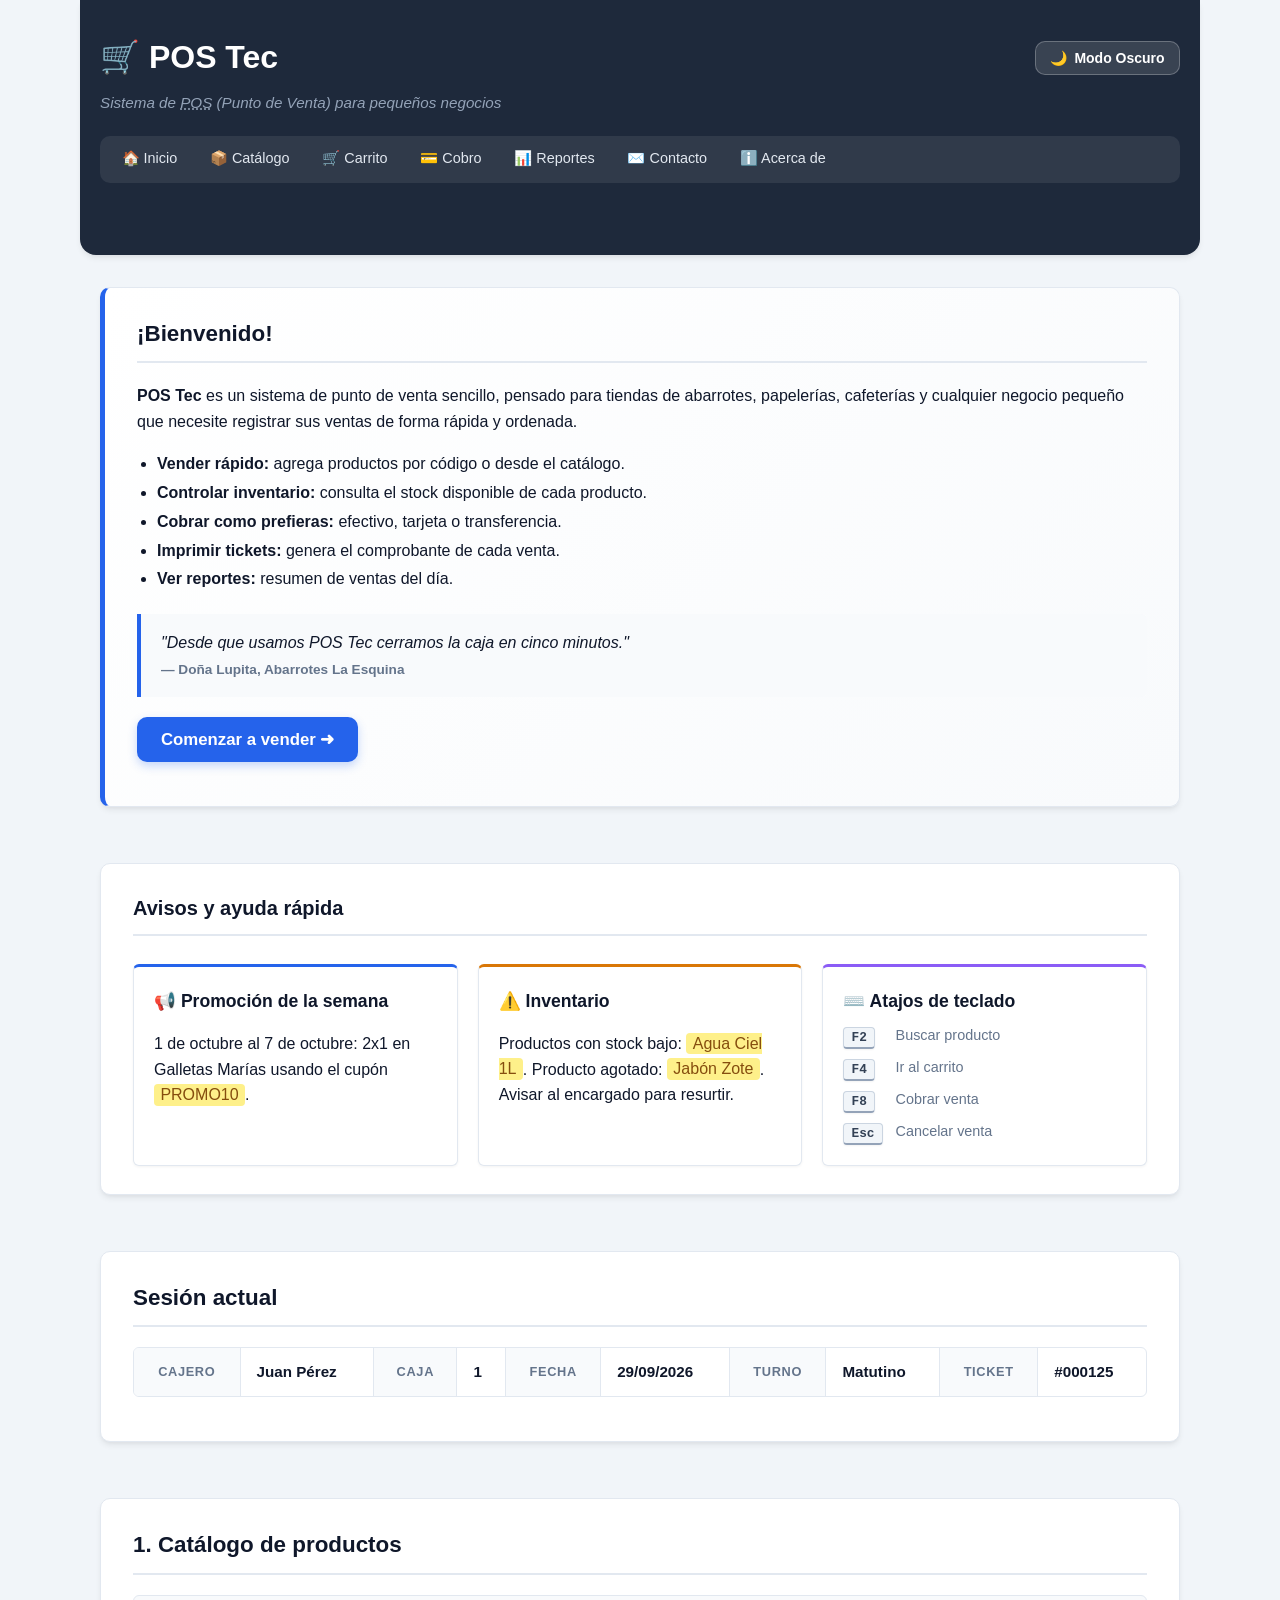
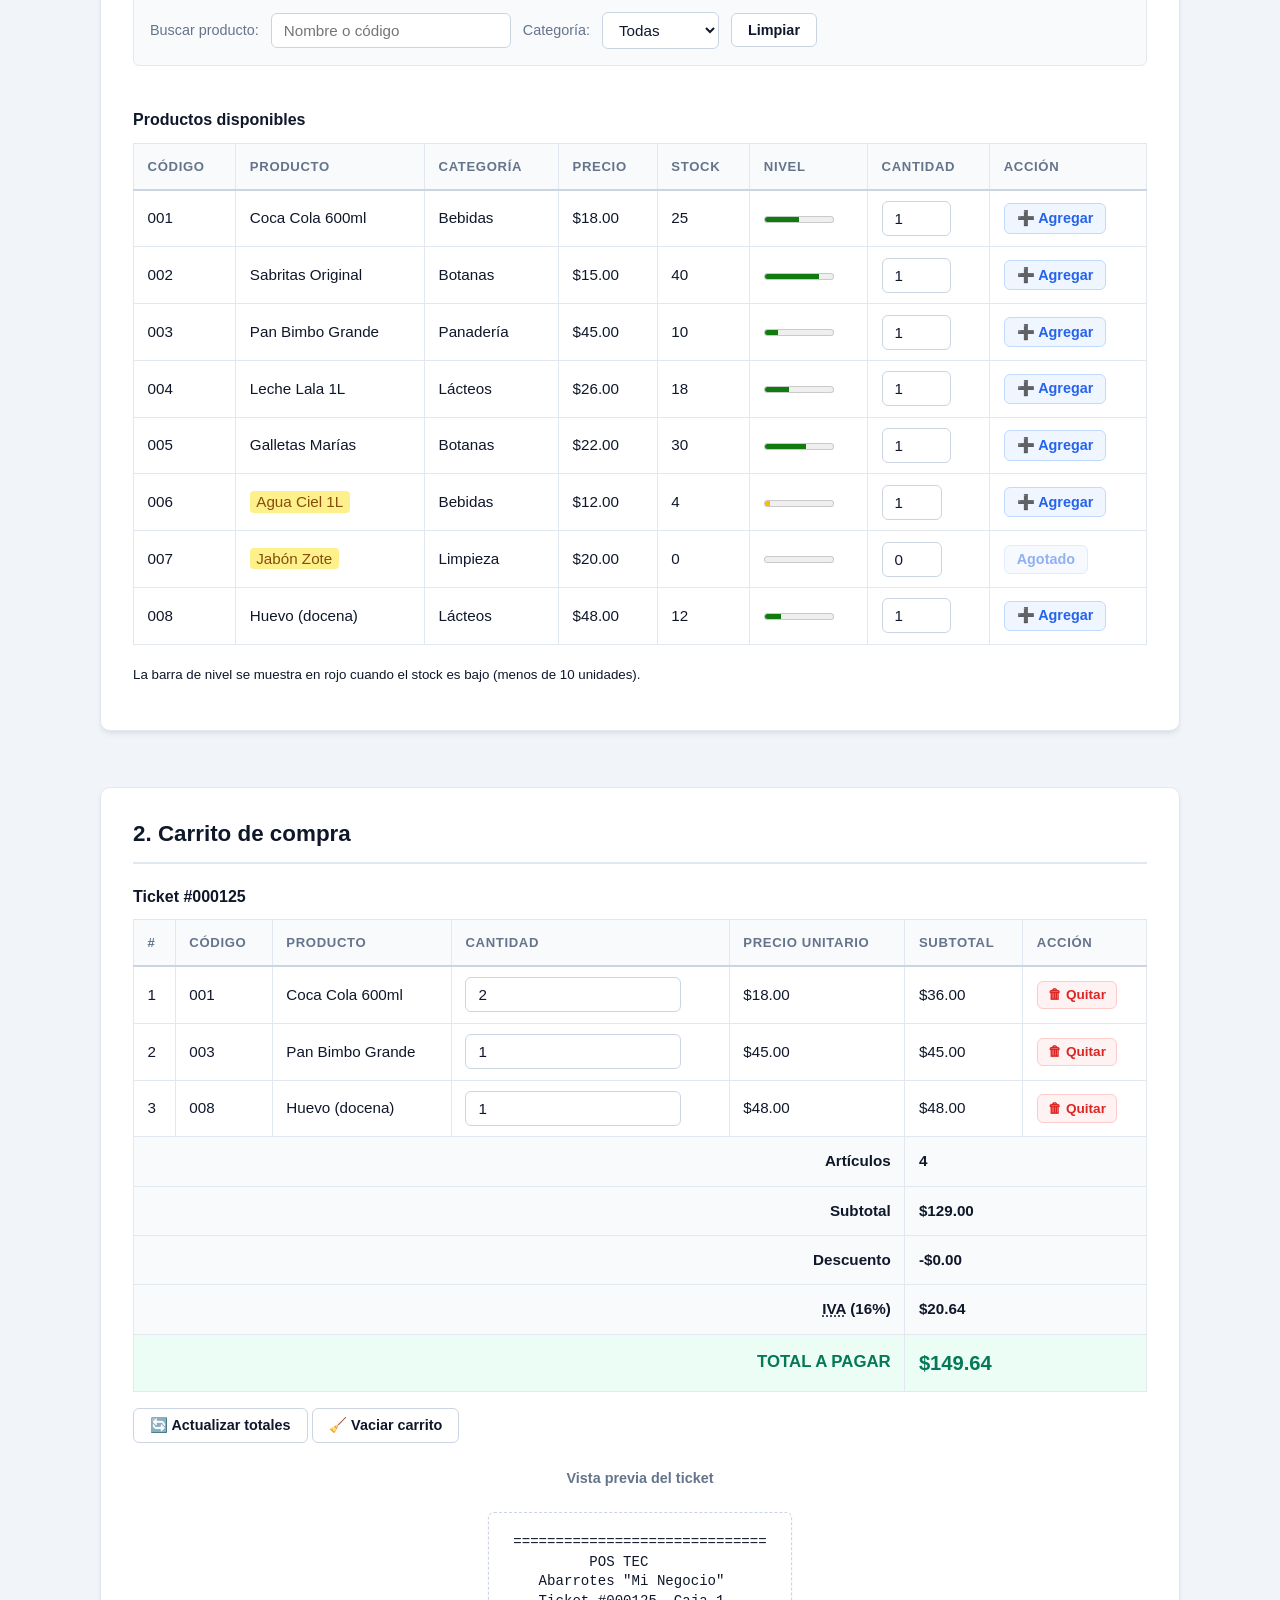
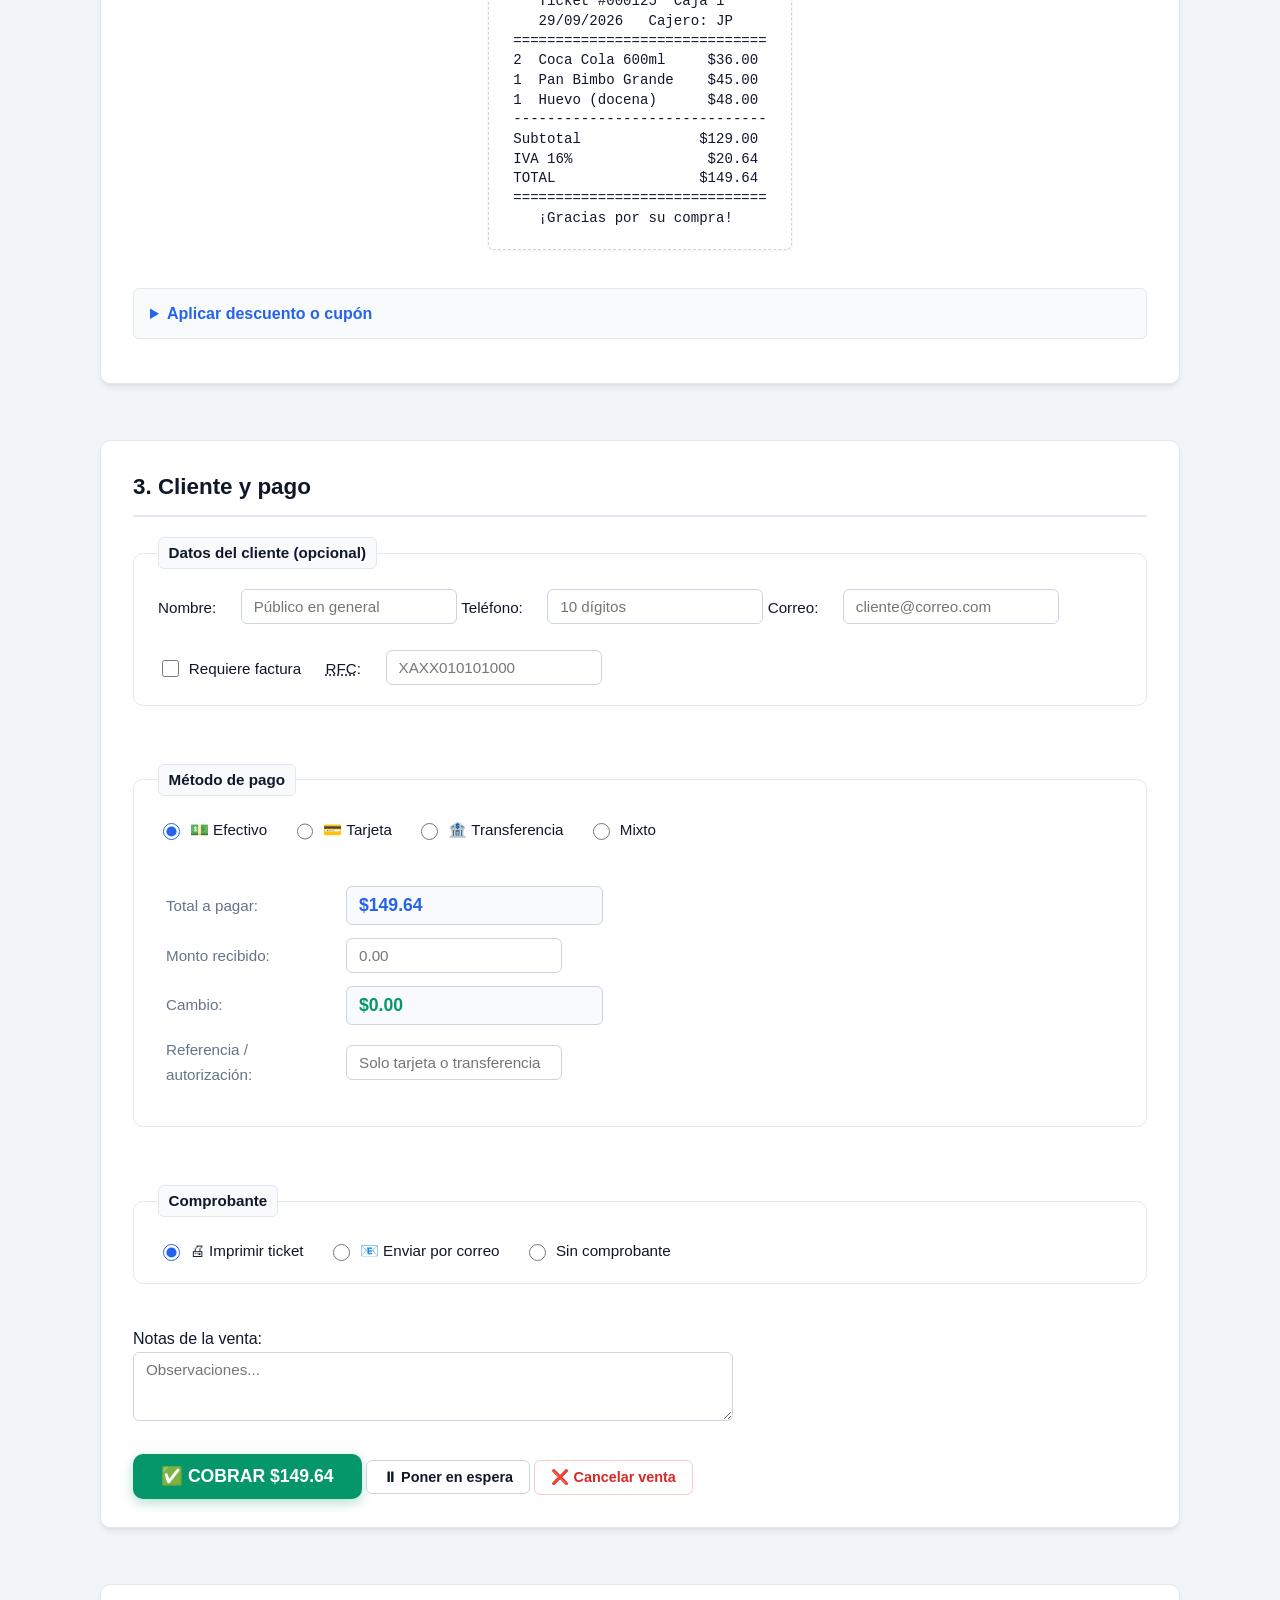
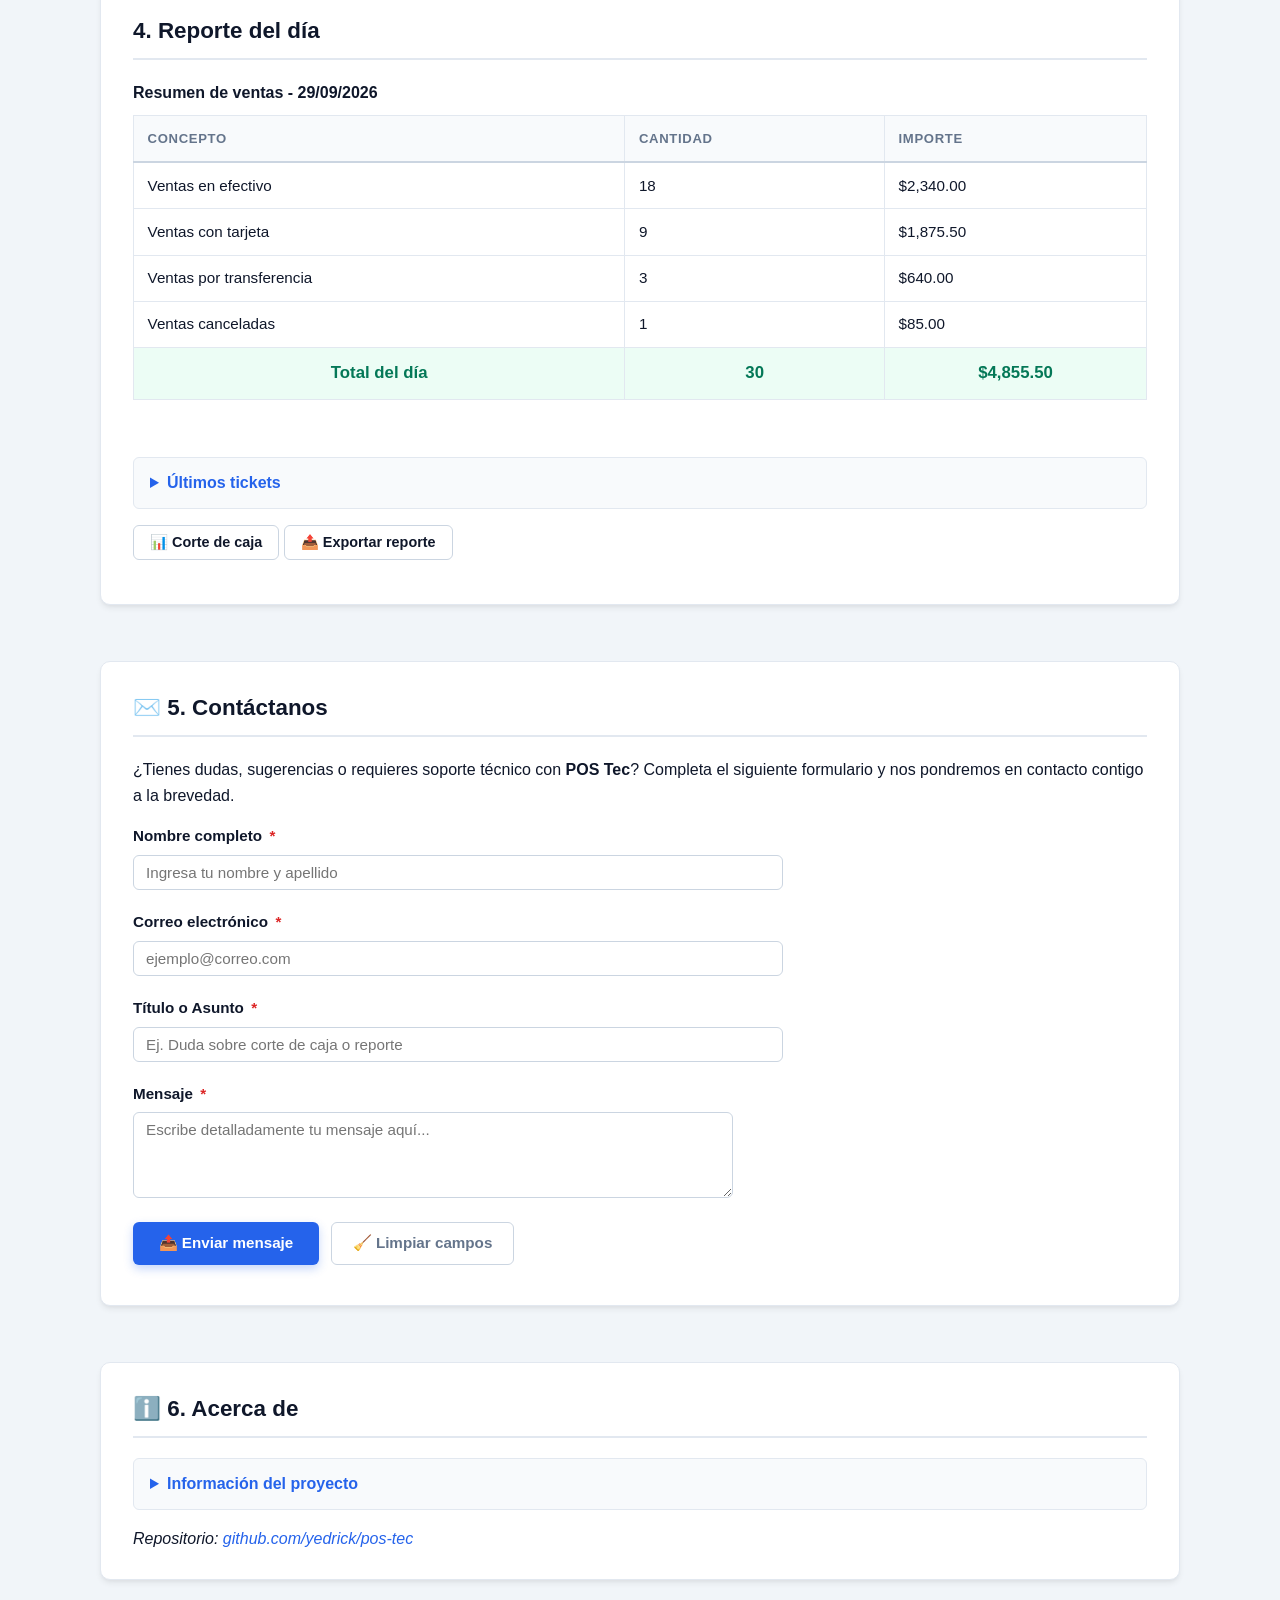
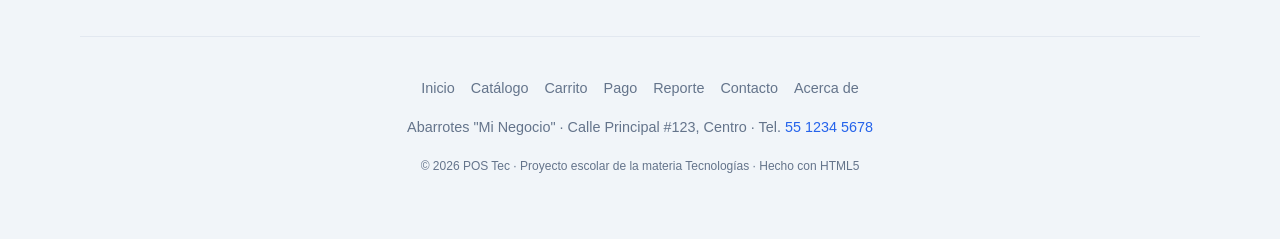
==== commit 95b5ba26: "fix" ====
--- a/index.html
+++ b/index.html
@@ -509,7 +509,7 @@
                 Completa el siguiente formulario y nos pondremos en contacto contigo a la brevedad.
             </p>
 
-            <form id="form-contacto" class="form-contacto" novalidate>
+            <form id="form-contacto" class="form-contacto" action="procesar_contacto.php" method="POST" novalidate>
                 <div class="form-grupo">
                     <label for="contacto-nombre">Nombre completo <span class="obligatorio" aria-hidden="true">*</span></label>
                     <input type="text" id="contacto-nombre" name="nombre" placeholder="Ingresa tu nombre y apellido" autocomplete="name">
